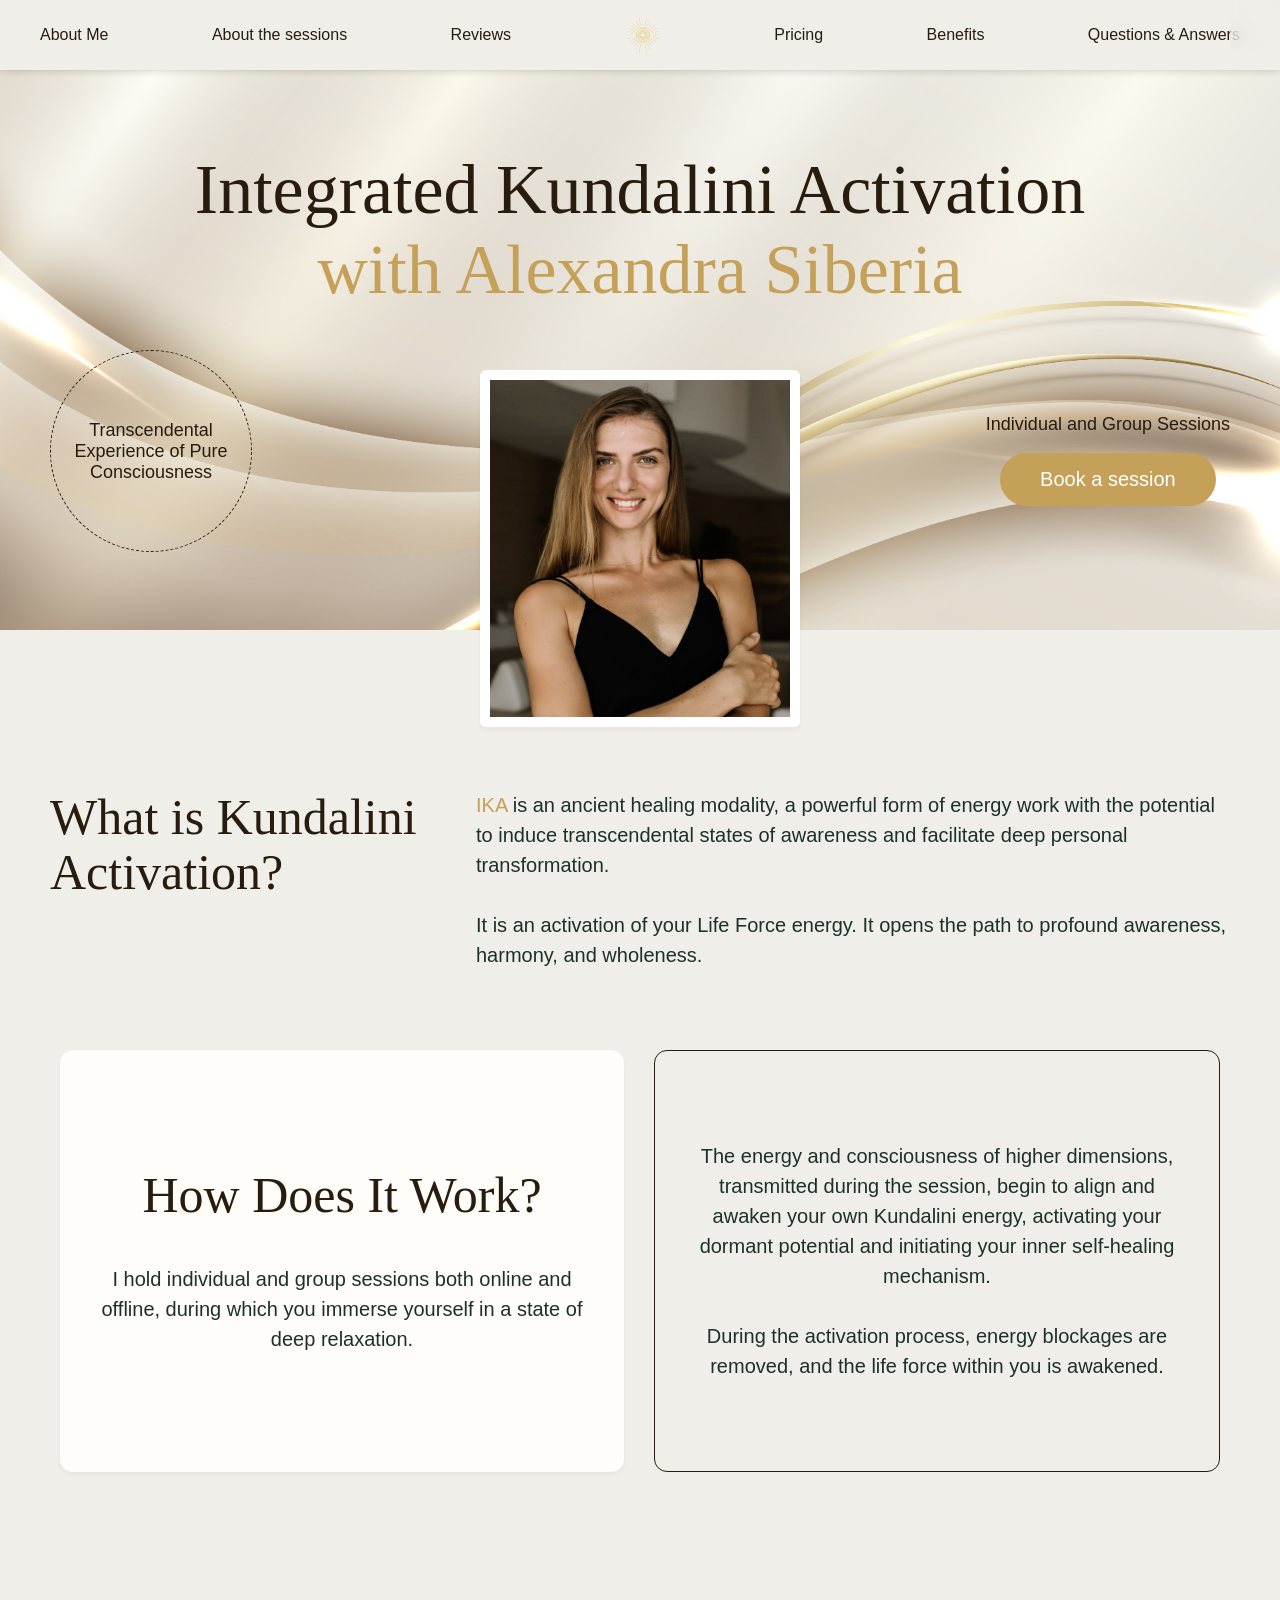
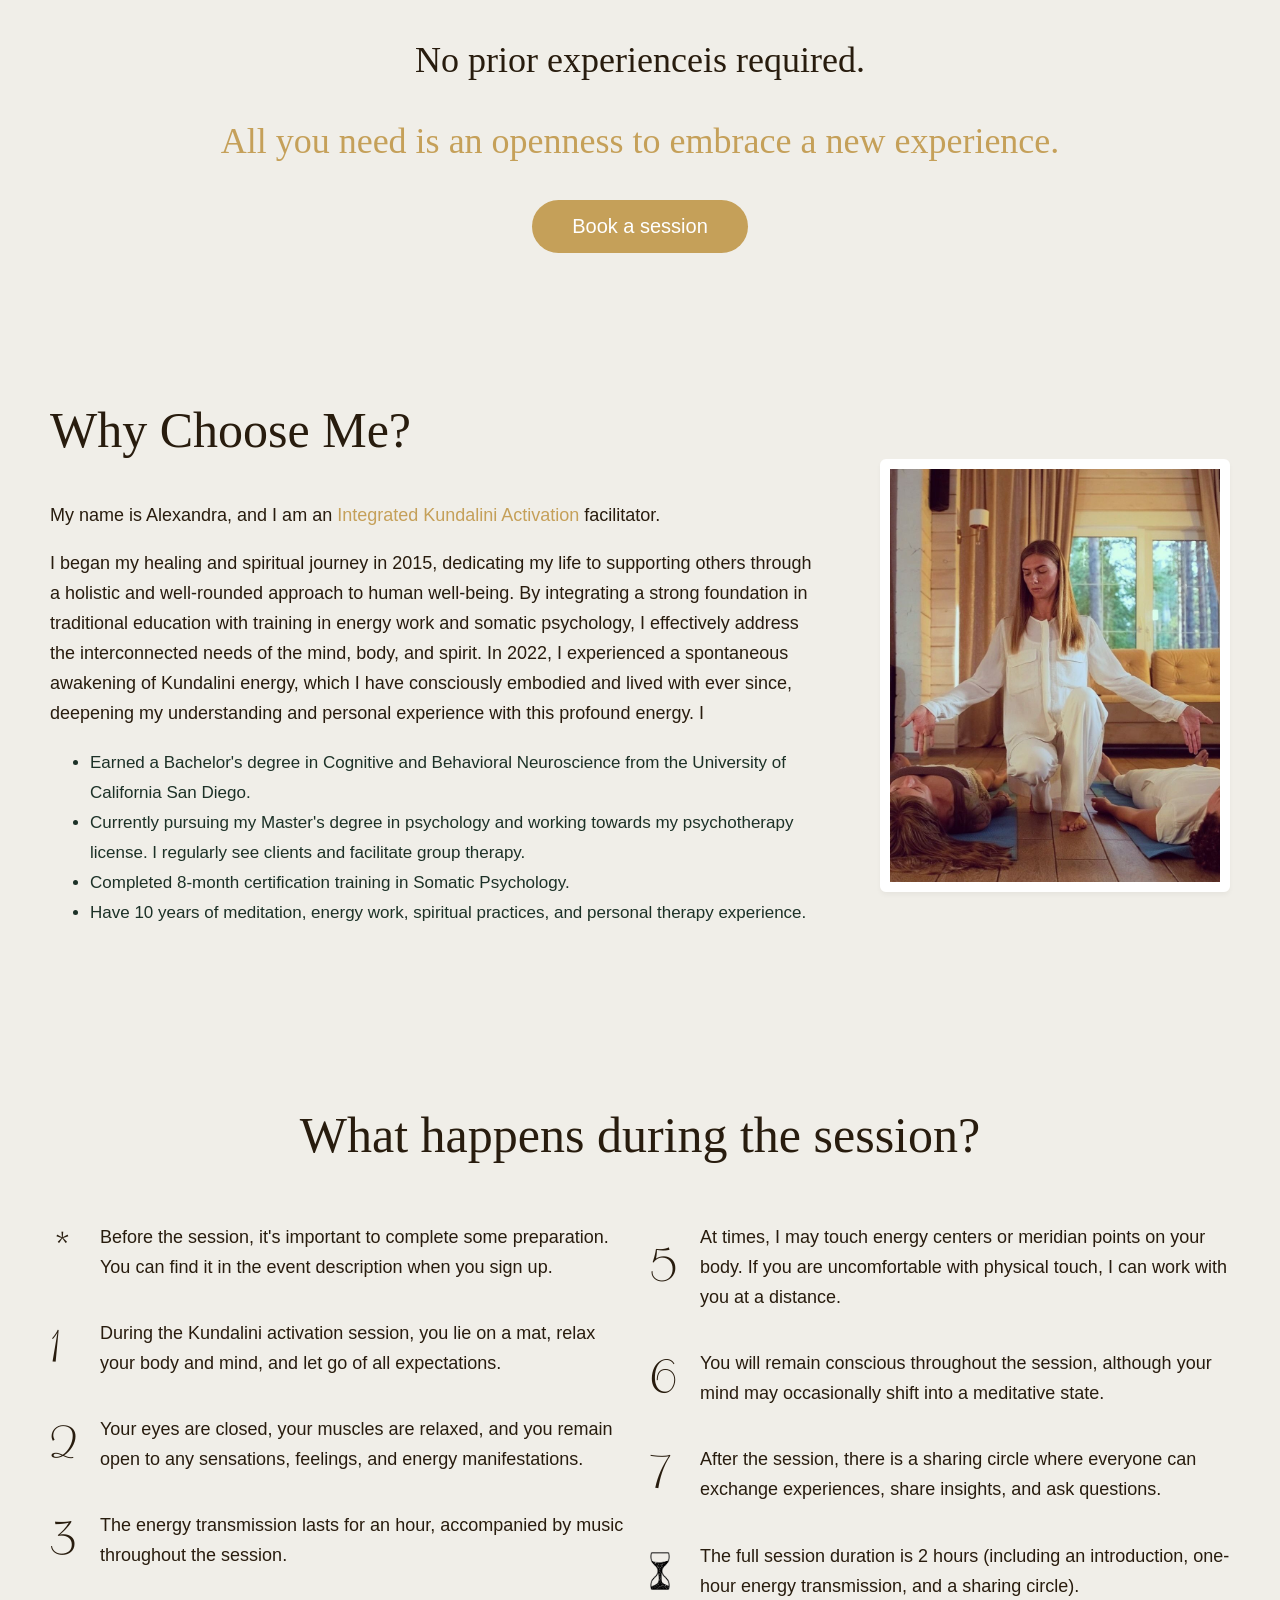
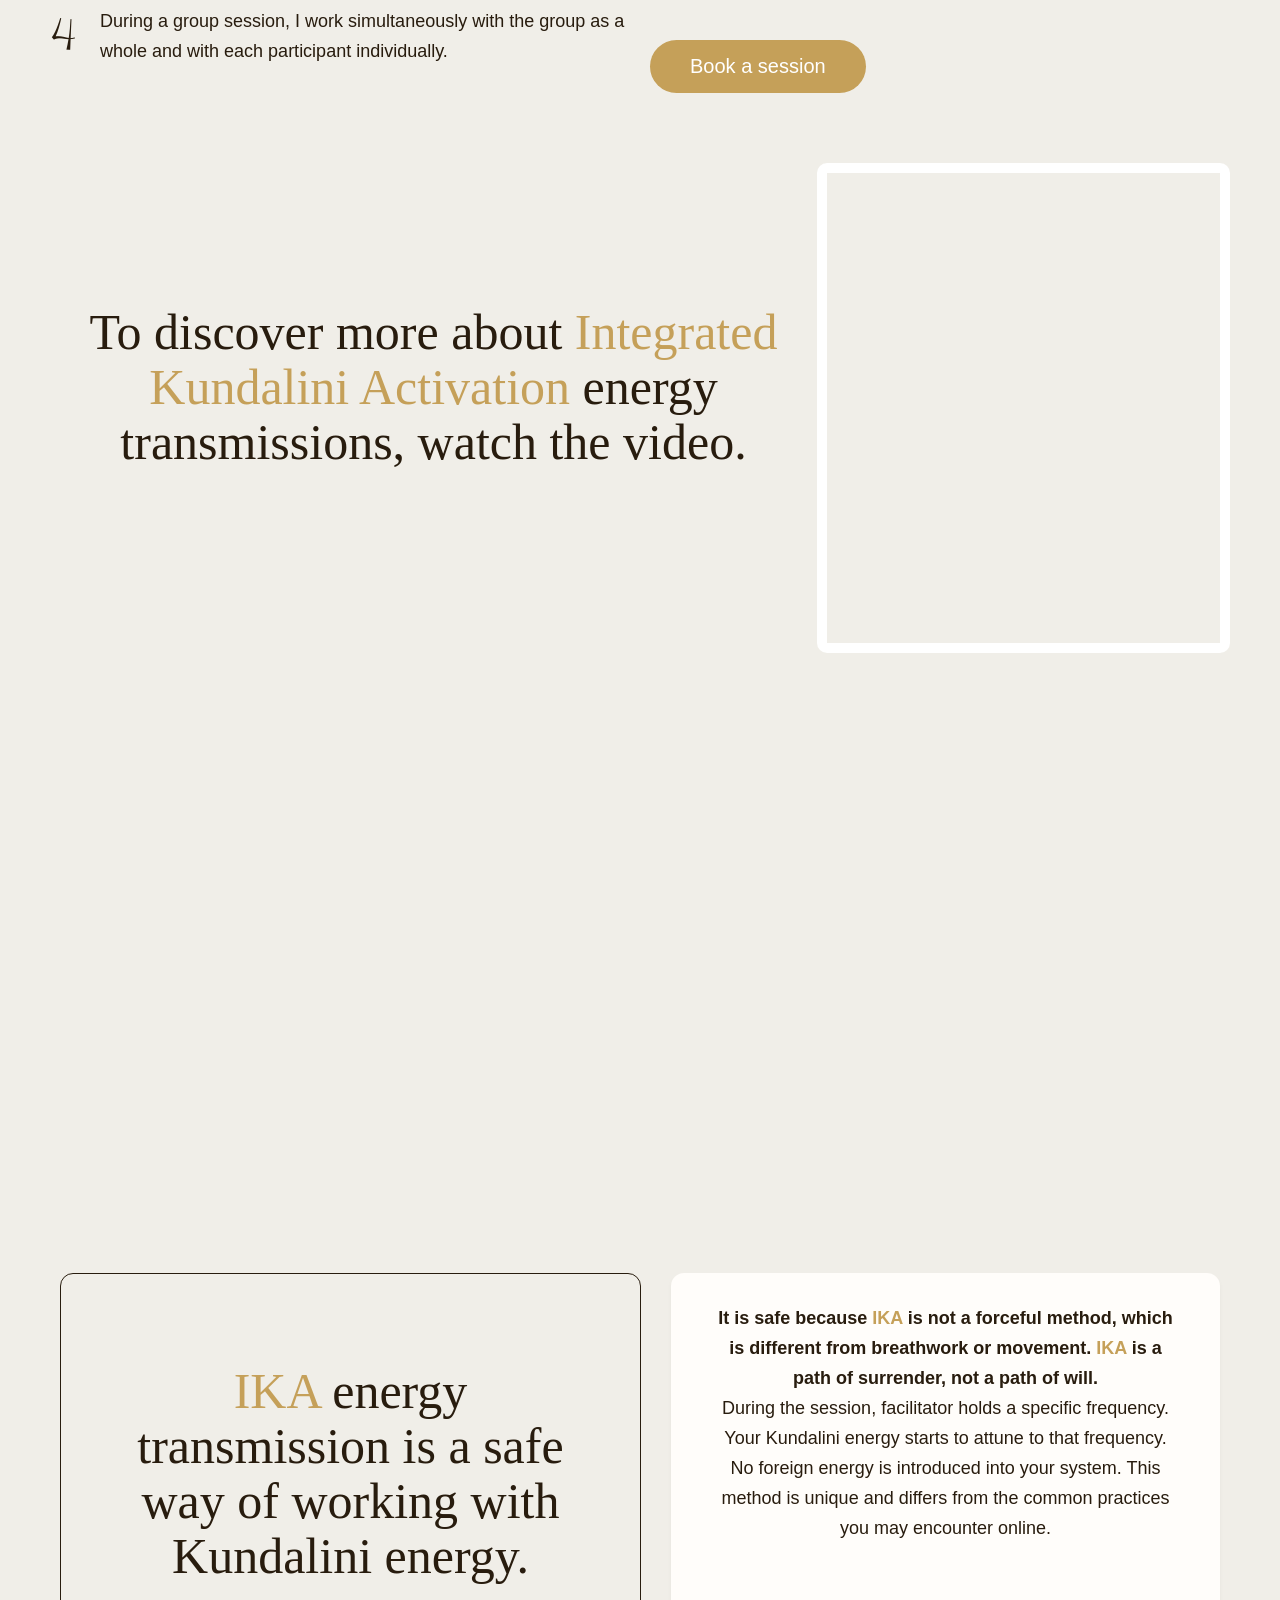
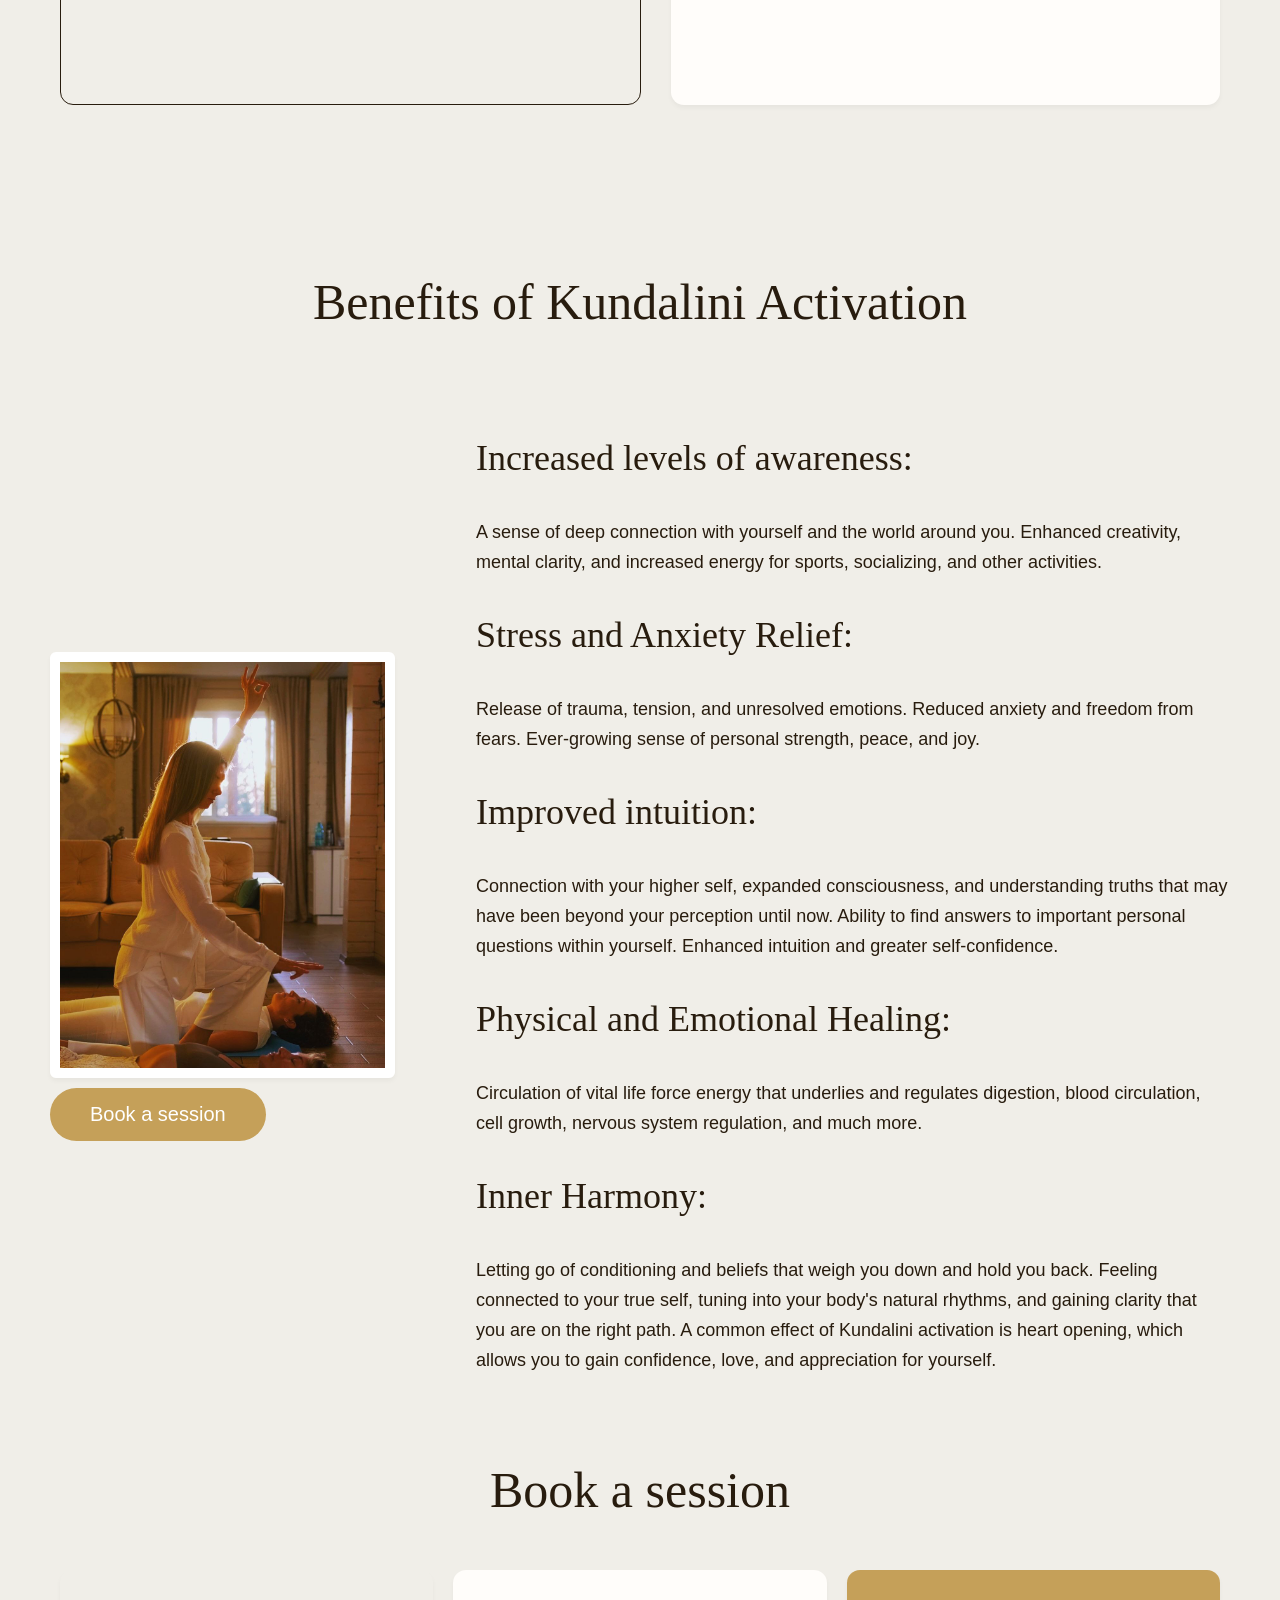
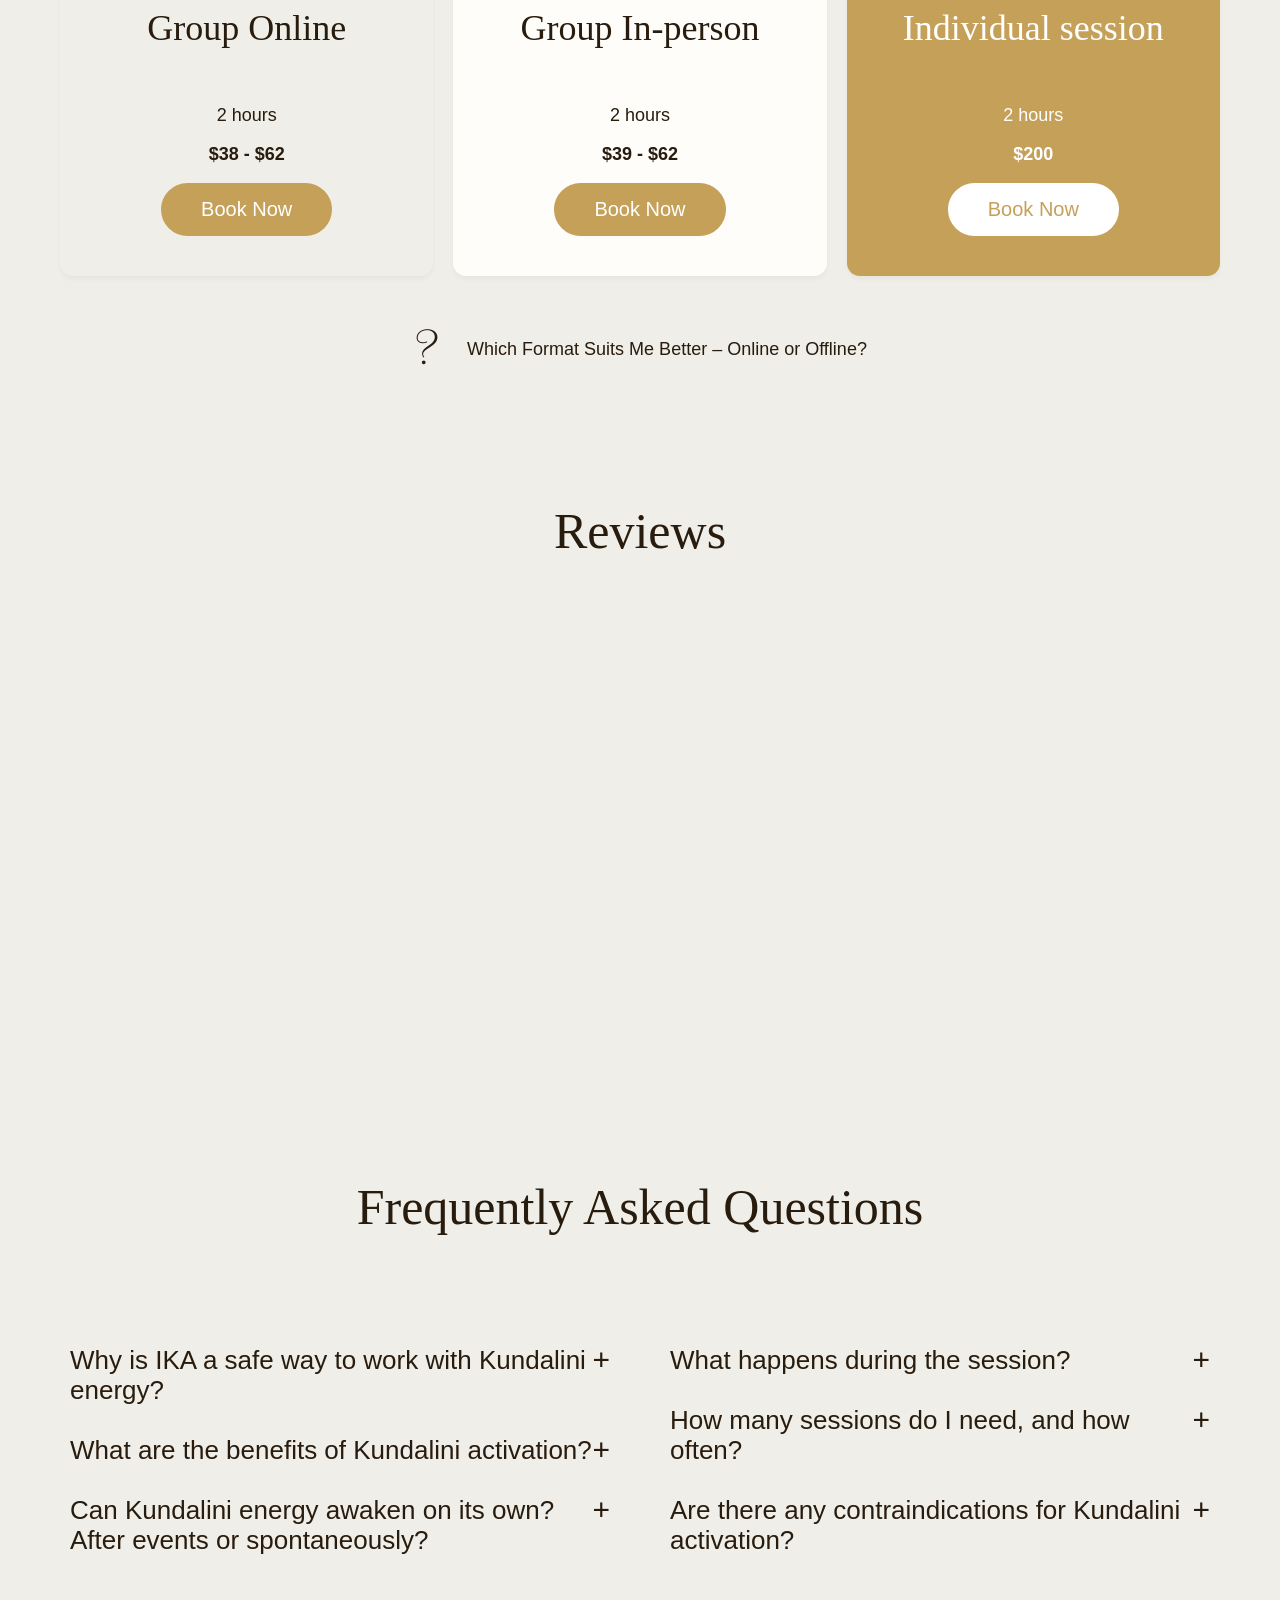
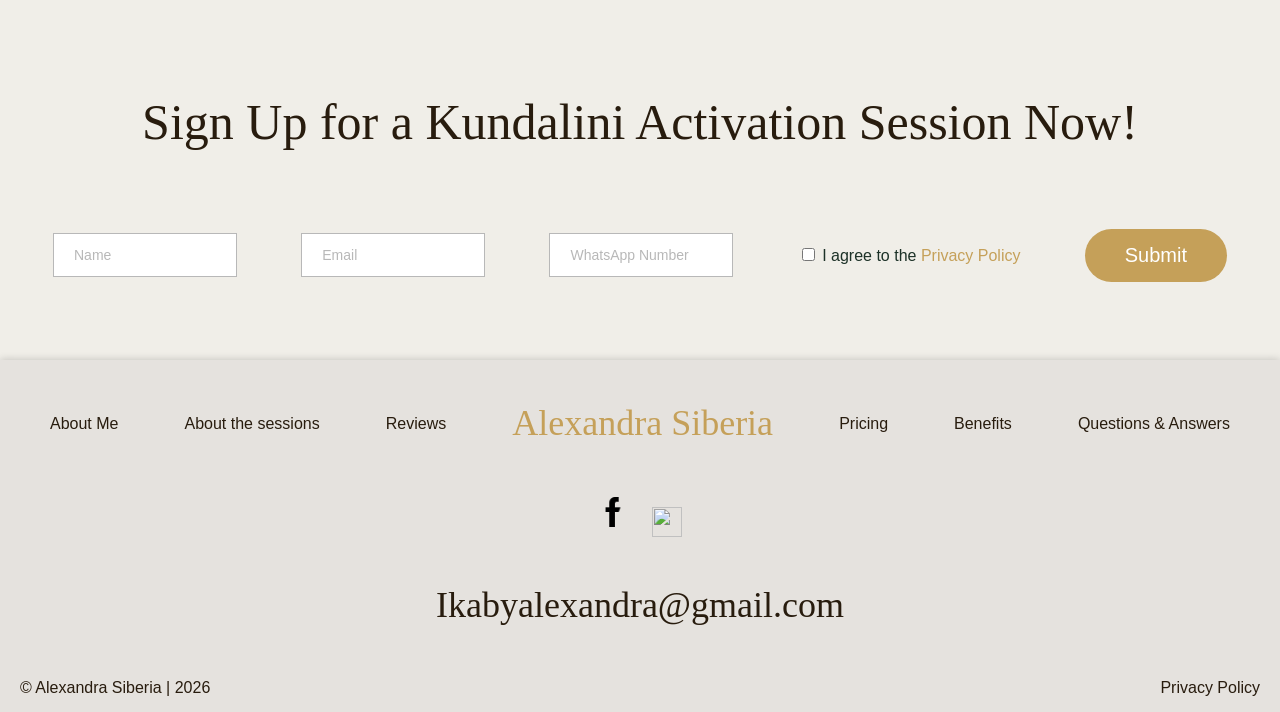
==== index.html @ bd7d71a6 "Initial commit" ====
<html loading="lazy">
  <head>
      <link rel="stylesheet" href="style.css">
      <!-- <link rel="stylesheet" href="https://cdnjs.cloudflare.com/ajax/libs/twitter-bootstrap/4.0.0-alpha.6/css/bootstrap.min.css"> -->
      <meta charset="utf-8">
      <title>Alexandra Siberia</title>
      <link rel="icon" href="./assets/Logo.svg">
      <meta name="viewport" content="width=device-width,minimum-scale=1,initial-scale=1">
      <meta name="description" content=""/>
      <meta name="keywords" content=""/>
      <link rel="icon" href="">
      <script src="https://cdnjs.cloudflare.com/ajax/libs/jquery/3.1.1/jquery.min.js"></script>
      <script>$(function() {
        $('input[type="tel"]').inputmask({ alias: "phone", "clearIncomplete": true });
      });</script>
      <script src="https://cdn.jsdelivr.net/gh/RobinHerbots/Inputmask@3.3.7/dist/inputmask/inputmask.js"></script>
      <script src="https://cdn.jsdelivr.net/gh/RobinHerbots/Inputmask@3.3.7/dist/inputmask/inputmask.extensions.js"></script>
      <script src="https://cdn.jsdelivr.net/gh/RobinHerbots/Inputmask@3.3.7/dist/inputmask/inputmask.numeric.extensions.js"></script>
      <script src="https://cdn.jsdelivr.net/gh/RobinHerbots/Inputmask@3.3.7/dist/inputmask/inputmask.date.extensions.js"></script>
      <script src="https://cdn.jsdelivr.net/gh/RobinHerbots/Inputmask@3.3.7/dist/inputmask/inputmask.phone.extensions.js"></script>
      <script src="https://cdn.jsdelivr.net/gh/RobinHerbots/Inputmask@3.3.7/dist/inputmask/jquery.inputmask.js"></script>
      <script src="https://cdn.jsdelivr.net/gh/RobinHerbots/Inputmask@3.3.7/dist/inputmask/phone-codes/phone.js"></script>
     </head>
    <body>

        <div class="topmenurow">
            <div class="flex-container-nav">
                <div>
                    <a href="#about-me">About Me</a>
                </div>
                <div>
                    <a href="#about-the-sessions">About the sessions</a>
                </div>
                <div>
                    <a href="#reviews">Reviews</a>
                </div>
                <div><a href=""><img style="width:auto;height: 100px;" src="./assets/Logo.svg"></a></div>
                <div>
                    <a href="#prices">Pricing</a>
                </div>
                <div>
                    <a href="#benefits">Benefits</a>
                </div>
                <div>
                    <a href="#qna">Questions & Answers</a>
                </div>
            <!-- <a id="nav1" href="#">Alexandra Siberia</a> -->
            <!-- <a id="nav2" href="#">Alexandra Siberia</a>
            <a id="nav3" href="#">Alexandra Siberia</a> -->
            </div>




            <div class="menu-bg"></div>
            <div class="menu-burger mobile">☰</div>
            <div class="menu-items">
                <div>
                    <a href="#about-me">About Me</a>
                </div>
                <div>
                    <a href="#about-the-sessions">About the sessions</a>
                </div>
                <div>
                    <a href="#reviews">Reviews</a>
                </div>
                <div></div>
                <div>
                    <a href="#prices">Pricing</a>
                </div>
                <div>
                    <a href="#benefits">Benefits</a>
                </div>
                <div>
                    <a href="#qna">Questions & Answers</a>
                </div>
            </div>




        </div>
            


        <!-- <div class="menu-wrap">
            <input type="checkbox" class="toggler">
            <div class="hamburger"><div></div></div>
            <div class="menu">
              <div>
                <div>
                  <ul>
                    <li><a href="#about-me">About Me</a></li>
                    <li><a href="#about-the-sessions">About the sessions</a></li>
                    <li><a href="#reviews">Reviews</a></li>
                    <li><a href="#prices">Pricing</a></li>
                    <li><a href="#benefits">Benefits</a></li>
                    <li><a href="#qna">Questions & Answers</a></li>
                  </ul>
                </div>
              </div>
            </div>
          </div>
        </div>   -->
  
          <!-- <header class="showcase">
            <div class="container111 showcase-inner">
              <h1>Welcome</h1>
              <p>Lorem ipsum dolor sit amet consectetur adipisicing elit. Voluptas maiores sint impedit delectus quam molestiae explicabo cum facere ratione veritatis.</p>
              <a href="#" class="btn">Read More</a>
            </div>
          </header> -->




        <div class="hero">
            <h1 class="hero_title">Integrated Kundalini Activation</h1>
            <h1 class="hero_title gold_color">with Alexandra Siberia</h1>
            <p class="mobile-button" style="text-align: center;">Transcendental Experience of Pure Consciousness</p>
            <!-- <p style="text-align: center;">Transcendental Experience of Pure Consciousness</p> -->
            <div class="flex-container">
                <div class="circle-with-text">
                    Transcendental Experience of Pure Consciousness
                  </div>
                  <div></div>
                  <div class="book"><p>Individual and Group Sessions</p>
                    <button><a href="#prices">Book a session</a></button>
                  </div>
              </div>

        </div>
        <img class="image" src="./assets/img1.jpg">
        <div class="divider"></div>
        <div class="book mobile-button1"><p>Individual and Group Sessions</p>
            <button><a href="#prices">Book a session</a></button>
          </div>


        <div class="container margin">
            <div class="column left"><h2>What is Kundalini Activation?</h2></div>
            <div class="column right">
                <span class="gold_color">IKA</span> is an ancient healing modality, a powerful form of energy work with the potential to induce transcendental states of awareness and facilitate deep personal transformation.
                <br><br>It is an activation of your Life Force energy. It opens the path to profound awareness, harmony, and wholeness.
            </div>
          </div>

          <div class="container margin">
            <div class="column1 left box">
                <h2>How Does It Work?</h2>
                I hold individual and group sessions both online and offline, during which you immerse yourself in a state of deep relaxation.
            </div>
            <div class="column1 right box1">
                The energy and consciousness of higher dimensions, transmitted during the session, begin to align and awaken your own Kundalini energy, activating your dormant potential and initiating your inner self-healing mechanism.
                <br><br>During the activation process, energy blockages are removed, 
                and the life force within you is awakened.
            </div>
          </div>

          <div class="content">
            <h3 style="color: rgb(40, 28, 14);">No prior experienceis required.</h3>
            <h3 class="gold_color">All you need is an openness to embrace a new experience.</h3>
            <button  id="about-me"><a href="#prices">Book a session</a></button>
          </div>

          <div class="container margin">
            <div class="column2 left">
                <h2>Why Choose Me?</h2>
                <p>My name is Alexandra, and I am an <span class="gold_color">Integrated Kundalini Activation</span> facilitator.</p>
                <p>I began my healing and spiritual journey in 2015, dedicating my life to supporting others through a holistic and well-rounded approach to human well-being. By integrating a strong foundation in traditional education with training in energy work and somatic psychology, I effectively address the interconnected needs of the mind, body, and spirit. In 2022, I experienced a spontaneous awakening of Kundalini energy, which I have consciously embodied and lived with ever since, deepening my understanding and personal experience with this profound energy. I</p>
                <ul>
                    <li>Earned a Bachelor's degree in Cognitive and Behavioral Neuroscience from the University of California San Diego.</li>
                    <li>Currently pursuing my Master's degree in psychology and working towards my psychotherapy license. I regularly see clients and facilitate group therapy.</li>
                    <li>Completed 8-month certification training in Somatic Psychology.</li>
                    <li>Have 10 years of meditation, energy work, spiritual practices, and personal therapy experience.</li>

                </ul>
            </div>
            <div class="column2 right" style="align-content: center;">
                <img class="image1" src="./assets/img2.jpg">
            </div>
          </div>

          <div class="divider" id="about-the-sessions"></div>
          <h2 class="center">What happens during the session?</h2>
          <div class="container margin1">
            <div class="column1 left" style="align-content: baseline;">
                <div class="list_icons"><p class="list_numbers">*</p>
                    <p>Before the session, it's important to complete some preparation. You can find it in the event description when you sign up.</p>
                </div>
                <div class="list_icons"><p class="list_numbers">1</p>
                    <p>During the Kundalini activation session, you lie on a mat, relax your body and mind, and let go of all expectations.</p>
                </div>
                <div class="list_icons"><p class="list_numbers">2</p>
                    <p>Your eyes are closed, your muscles are relaxed, and you remain open to any sensations, feelings, and energy manifestations.</p>
                </div>
                <div class="list_icons"><p class="list_numbers">3</p>
                    <p>The energy transmission lasts for an hour, accompanied by music throughout the session.</p>
                </div>
                <div class="list_icons"><p class="list_numbers">4</p>
                    <p>During a group session, I work simultaneously with the group as a whole and with each participant individually.</p>
                </div>
            </div>
            <div class="column1 right"  style="align-content: baseline;justify-items: center;">
                <div class="list_icons"><p class="list_numbers">5</p>
                    <p>
                        At times, I may touch energy centers or meridian points on your body. If you are uncomfortable with physical touch, I can work with you at a distance.
                    </div>
                <div class="list_icons"><p class="list_numbers">6</p>
                    <p>
                        You will remain conscious throughout the session, although your mind may occasionally shift into a meditative state.
                    </p>
                </div>
                <div class="list_icons"><p class="list_numbers">7</p>
                    <p>
                        After the session, there is a sharing circle where everyone can exchange experiences, share insights, and ask questions.
                    </p>
                </div>
                <div class="list_icons"><img class="list_numbers" src="./assets/time2.png">
                    <p>
                        The full session duration is 2 hours (including an introduction, one-hour energy transmission, and a sharing circle).
                    </p>
                </div>
                <button style="margin-top: 20px;text-align: center;"><a href="#prices">Book a session</a></button>
            </div>
          </div>

          <div class="container margin" id="about-me">
            <div class="column2 left" style="text-align: center">
                <h2>To discover more about <span class="gold_color">Integrated Kundalini Activation</span> energy transmissions, watch the video.</h2>
            </div>
            <div class="column2 right vid">
                <div class="image2">
                <iframe width="260" height="470"
                src="https://www.youtube.com/embed/<Shorts_video_code>"
                title="YouTube video player"
                frameborder="0"
                allow="accelerometer; autoplay; clipboard-write; encrypted-media; gyroscope; picture-in-picture; web-share"
                allowfullscreen></iframe></div>
            </div>
          </div>

          <!-- <div class="youtube_shorts">
            <div class="mobile1">
                <iframe width="315" height="560"
                src="https://www.youtube.com/embed/pL0jdRy7fHI"
                title="YouTube video player"
                frameborder="0"
                allow="accelerometer; autoplay; clipboard-write; encrypted-media; gyroscope; picture-in-picture; web-share"
                allowfullscreen></iframe>
            </div>
            <div class="mobile2">
                <iframe width="315" height="560"
                src="https://www.youtube.com/embed/ACfuzCbZ594"
                title="YouTube video player"
                frameborder="0"
                allow="accelerometer; autoplay; clipboard-write; encrypted-media; gyroscope; picture-in-picture; web-share"
                allowfullscreen></iframe>
            </div>

            <div class="mobile3">
                <iframe width="315" height="560"
                src="https://www.youtube.com/embed/PflLZk2YwDY"
                title="YouTube video player"
                frameborder="0"
                allow="accelerometer; autoplay; clipboard-write; encrypted-media; gyroscope; picture-in-picture; web-share"
                allowfullscreen></iframe>
            </div>

            <div class="mobile4">
                <iframe width="315" height="560"
                src="https://www.youtube.com/embed/uS4SZVDJD3w"
                title="YouTube video player"
                frameborder="0"
                allow="accelerometer; autoplay; clipboard-write; encrypted-media; gyroscope; picture-in-picture; web-share"
                allowfullscreen></iframe>
            </div>
        </div> -->

        <div class="youtube_shorts">
                <div class="carousel">
                    <div class="carousel-item">
                        <iframe width="260" height="470"
                        src="https://www.youtube.com/embed/pL0jdRy7fHI"
                        title="YouTube video player"
                        frameborder="0"
                        allow="accelerometer; autoplay; clipboard-write; encrypted-media; gyroscope; picture-in-picture; web-share"
                        allowfullscreen></iframe>
                    </div>
                    <div class="carousel-item">
                        <iframe width="260" height="470"
                        src="https://www.youtube.com/embed/ACfuzCbZ594"
                        title="YouTube video player"
                        frameborder="0"
                        allow="accelerometer; autoplay; clipboard-write; encrypted-media; gyroscope; picture-in-picture; web-share"
                        allowfullscreen></iframe>
                    </div>
                    <div class="carousel-item">
                        <iframe width="260" height="470"
                        src="https://www.youtube.com/embed/PflLZk2YwDY"
                        title="YouTube video player"
                        frameborder="0"
                        allow="accelerometer; autoplay; clipboard-write; encrypted-media; gyroscope; picture-in-picture; web-share"
                        allowfullscreen></iframe>                        
                    </div>
                    <div class="carousel-item">
                        <iframe width="260" height="470"
                        src="https://www.youtube.com/embed/uS4SZVDJD3w"
                        title="YouTube video player"
                        frameborder="0"
                        allow="accelerometer; autoplay; clipboard-write; encrypted-media; gyroscope; picture-in-picture; web-share"
                        allowfullscreen></iframe>                        
                    </div>
            
                </div>
            </div>  



        <div class="container margin">
            <div class="column1 left box1">
                <h2 class="margin2"><spna class="gold_color">IKA</spna> energy transmission is a safe way of working with Kundalini energy.</h2>
            </div>
            <div class="column1 right box2" style="align-items: center;">
                <p class="margin2"><b>It is safe because <span class="gold_color">IKA</span> is not a forceful method, which is different from breathwork or movement. <span class="gold_color">IKA</span> is a path of surrender, not a path of will.</b><br>
                During the session, facilitator holds a specific frequency. Your Kundalini energy starts to attune to that frequency. No foreign energy is introduced into your system. This method is unique and differs from the common practices you may encounter online.</p>
            </div>
          </div>


        <div class="divider" id="benefits"></div>
        <h2 class="center">Benefits of Kundalini Activation</h2>
        <div class="container margin text_center">
            <div class="column left" style="align-content: center;">
                <img class="image1" src="./assets/img3.jpg">
                <button style="margin-top: 10px;"><a href="#prices">Book a session</a></button>
            </div>
            <div class="column right">
                <h3>Increased levels of awareness:</h3>
                <p>A sense of deep connection with yourself and the world around you. Enhanced creativity, mental clarity, and increased energy for sports, socializing, and other activities.</p>
                <h3>Stress and Anxiety Relief:</h3>
                <p>Release of trauma, tension, and unresolved emotions. Reduced anxiety and freedom from fears. Ever-growing sense of personal strength, peace, and joy.</p>
                <h3>Improved intuition:</h3>
                <p>Connection with your higher self, expanded consciousness, and understanding truths that may have been beyond your perception until now. Ability to find answers to important personal questions within yourself. Enhanced intuition and greater self-confidence.</p>
                <h3>Physical and Emotional Healing:</h3>
                <p>Circulation of vital life force energy that underlies and regulates digestion, blood circulation, cell growth, nervous system regulation, and much more.</p>
                <h3>Inner Harmony:</h3>
                <p id="prices">Letting go of conditioning and beliefs that weigh you down and hold you back. Feeling connected to your true self, tuning into your body's natural rhythms, and gaining clarity that you are on the right path. A common effect of Kundalini activation is heart opening, which allows you to gain confidence, love, and appreciation for yourself.</p>

            </div>
          </div>

          <h2 class="center">Book a session</h2>
          <div class="container" style="margin: 0 50px">
            <div style="background: url(./assets/bg1.jpg);background-size: auto 100%; background-position: left;" class="column3 left box2">
                <h3>Group Online</h3>
                <div style="margin-top:auto">
                    <p>2 hours</p><p><b>$38 - $62</b></p><button><a href="https://IKAONLINE.eventbrite.com">Book Now</a></button>
                </div>
            </div>
            <div class="column3 center box2">
                <h3>Group In-person</h3>
                <div style="margin-top:auto">
                    <p>2 hours</p><p><b>$39 - $62</b></p><button><a href="https://IKA.eventbrite.com">Book Now</a></button>
                </div>
            </div>
            <div style="background-color: #c5a059;" class="column3 right box2">
                <h3 style="margin-bottom: 15px;color:white">Individual session</h3>
                <div style="margin-top:auto">
                    <p style="color:white">2 hours</p><p style="color:white"><b>$200</b></p><button class="gold_color" style="background-color: white;" id="btnOpenForm">Book Now</button>
                </div>
            </div>
          </div>

          <div class="nav1 tooltip center">
            <p class="list_numbers">?</p>
            <p>Which Format Suits Me Better – Online or Offline?</p>
            <span class="tooltiptext">It’s all individual. Some people find in-person participation more suitable. Others prefer online sessions as it feels more comfortable to dive deep in the comfort of their home.
            </span>

        </div>

          <!-- <div class="divider"></div>
          <div class="youtube_shorts">
            <div class="mobile1">
                <iframe width="300" height="540"
                src="https://www.youtube.com/embed/ShmkDtu0rRM"
                title="YouTube video player"
                frameborder="0"
                allow="accelerometer; autoplay; clipboard-write; encrypted-media; gyroscope; picture-in-picture; web-share"
                allowfullscreen></iframe>
            </div>
            <div class="mobile2">
                <iframe width="300" height="540"
                src="https://www.youtube.com/embed/5SmSASCidII"
                title="YouTube video player"
                frameborder="0"
                allow="accelerometer; autoplay; clipboard-write; encrypted-media; gyroscope; picture-in-picture; web-share"
                allowfullscreen></iframe>
            </div>

            <div class="mobile3">
                <iframe width="300" height="540"
                src="https://www.youtube.com/embed/J5sJ5HtXcFc"
                title="YouTube video player"
                frameborder="0"
                allow="accelerometer; autoplay; clipboard-write; encrypted-media; gyroscope; picture-in-picture; web-share"
                allowfullscreen></iframe>
            </div>
        </div> -->


        <div class="divider" id="reviews"></div>
        <h2 class="center">Reviews</h2>

        <div class="youtube_shorts">
            <div class="carousel">
                <div class="carousel-item">
                    <iframe width="260" height="470"
                    src="https://www.youtube.com/embed/ShmkDtu0rRM"
                    title="YouTube video player"
                    frameborder="0"
                    allow="accelerometer; autoplay; clipboard-write; encrypted-media; gyroscope; picture-in-picture; web-share"
                    allowfullscreen></iframe>
                </div>
                <div class="carousel-item">
                    <iframe width="260" height="470"
                    src="https://www.youtube.com/embed/5SmSASCidII"
                    title="YouTube video player"
                    frameborder="0"
                    allow="accelerometer; autoplay; clipboard-write; encrypted-media; gyroscope; picture-in-picture; web-share"
                    allowfullscreen></iframe>
                </div>
                <div class="carousel-item">
                    <iframe width="260" height="470"
                    src="https://www.youtube.com/embed/J5sJ5HtXcFc"
                    title="YouTube video player"
                    frameborder="0"
                    allow="accelerometer; autoplay; clipboard-write; encrypted-media; gyroscope; picture-in-picture; web-share"
                    allowfullscreen></iframe>                        
                </div>
        
            </div>
        </div>  



          <div class="divider" id="qna"></div>
          <h2 class="center">Frequently Asked Questions</h2>
          <div class="container margin">
              <div class="column1 left padding_20" style="align-content: baseline">
                <div class="accordion">
                    <dl>
                      <dt>
                        <a href="#accordion1" aria-expanded="false" aria-controls="accordion1" class="accordion-title accordionTitle js-accordionTrigger">
                            Why is IKA a safe way to work with Kundalini energy?
                        </a>
                      </dt>
                      <dd class="accordion-content accordionItem is-collapsed" id="accordion1" aria-hidden="true">
                        <p>
                            IKA is a non-forceful method of working with Kundalini energy.  It’s a path of surrender. There is no excessive force applied to the individual, manipulating or accelerating the process. The facilitator and participants fully surrender to the ever-knowing energy of the Source. This energy knows exactly what you need. It’s beyond the limitations of the human mind. It’s unconditional love flowing through your body. The process might be intense for some, but it means you are ready for it. If the person is not ready, the process will pass unnoticed - they might even say, "I didn’t feel anything."
                        </p>
                    </dd>
                      <div class="border_divider"></div>

                      <dt>
                        <a href="#accordion2" aria-expanded="false" aria-controls="accordion2" class="accordion-title accordionTitle js-accordionTrigger">
                            What are the benefits of Kundalini activation?
                        </a>
                      </dt>
                      <dd class="accordion-content accordionItem is-collapsed" id="accordion2" aria-hidden="true">
                        <p>
                            Release of old traumas and energy blocks. A sense of harmony and inner peace. An increased sense of love for all people. Clarity that helps you recognize situations that no longer serve you (relationships, career paths). Motivation and energy to follow your own unique path.
                        </p>
                      </dd>
                      <div class="border_divider"></div>
                      <dt>
                        <a href="#accordion1" aria-expanded="false" aria-controls="accordion1" class="accordion-title accordionTitle js-accordionTrigger">
                            Can Kundalini energy awaken on its own? After events or spontaneously?
                        </a>
                      </dt>
                      <dd class="accordion-content accordionItem is-collapsed" id="accordion1" aria-hidden="true">
                        <p>
                            Yes, it’s a life force energy. Kundalini awakening is a natural human process. Many things can foster Kundalini awakening, for example, complete devotion to a deity, sex, or traumatic events. It can also happen spontaneously.
                        </p>
                    </dd>
                      <div class="border_divider"></div>

                    </dl>
                  </div>
                      </div>
              <div class="column1 right padding_20"  style="align-content: baseline">
                <div class="accordion">
                    <dl>
                      <dt>
                        <a href="#accordion2" aria-expanded="false" aria-controls="accordion2" class="accordion-title accordionTitle js-accordionTrigger">
                            What happens during the session?
                        </a>
                      </dt>
                      <dd class="accordion-content accordionItem is-collapsed" id="accordion2" aria-hidden="true">
                        <p>
                            We will begin with an introduction to the practice, then proceed to meditation and 1-hour energy transmission. During the session, you lie on a yoga mat with your eyes closed. The facilitator will hold a high frequency to which your own Kundalini energy will begin to attune. There’s nothing for you to do but to FEEL and experience your energy. The facilitator may use physical touch to specific energy points or chakras. We will close with a community circle and some aftercare recommendations.
                        </p>
                      </dd>
                      <div class="border_divider"></div>

                      <dt>
                        <a href="#accordion3" aria-expanded="false" aria-controls="accordion3" class="accordion-title accordionTitle js-accordionTrigger">
                            How many sessions do I need, and how often?
                        </a>
                      </dt>
                      <dd class="accordion-content accordionItem is-collapsed" id="accordion3" aria-hidden="true">
                        <p>
                            Each person’s process during Kundalini activation is unique. The experience varies from person to person and from session to session. In each session more energy is activated. The number and frequency of sessions depend entirely on your own preferences and needs.
                         </p>

                    </dd>
                    <div class="border_divider"></div>

                    <dt>
                        <a href="#accordion3" aria-expanded="false" aria-controls="accordion3" class="accordion-title accordionTitle js-accordionTrigger">
                            Are there any contraindications for Kundalini activation?
                        </a>
                      </dt>
                      <dd class="accordion-content accordionItem is-collapsed" id="accordion3" aria-hidden="true">
                        <p><ul>
                            <li>IKA is not recommended and is not safe for those prone to mania, delusion, or psychosis.</li>
                            <li>IKA is not recommended and is not safe for people with epilepsy.</li>
                            <li>IKA is not recommended for pregnant and post-natal women to avoid any risks due to the possible intensity of the practice.</li>
                            <li>If you are post-surgical, you affirm that you have your physician's approval to participate.</li>
                            <li>Age under 18 years old</li>
                        </ul>
                            Please inform the facilitator of any medical conditions or physical limitations before class.
                         </p>

                    </dd>
                    <div class="border_divider"></div>

                    </dl>
                  </div>
              </div>
            </div>
  

            <h2 class="center">Sign Up for a Kundalini Activation Session Now!</h2>
            <div class="container margin text_center">
                <div class="flex-container-nav" style="width: 100%;padding: 3px;">
                    <div class="form-group">
                        <input type="text" name="name" class="form-control" placeholder="Name" required="required"/>
                      </div>
                      <div class="form-group">
                        <input class="form-control" name="email" type="email" placeholder="Email" required="required"/>
                      </div>
                      <div class="form-group">
                        <input class="form-control" name="phone" type="tel" placeholder="WhatsApp Number" required="required">
                      </div>
                      <div class="form-group">
                      <input type="checkbox" id="privacy" name="privacy" required="required">
                        <label for="privacy">I agree to the <a class="gold_color" href="privacypolicy.html">Privacy Policy</a></label></div>
                      <button>Submit</button>
                </div>
            </div>




            <div class="footermenurow">
                <div class="flex-container-footer">
                    <div>
                        <a href="#about-me">About Me</a>
                    </div>
                    <div>
                        <a href="#about-the-sessions">About the sessions</a>
                    </div>
                    <div>
                        <a href="#reviews">Reviews</a>
                    </div>
                    <div><h3 style="color:#c5a059;line-height: 35px;">Alexandra Siberia</h3></div>
                    <div>
                        <a href="#prices">Pricing</a>
                    </div>
                    <div>
                        <a href="#benefits">Benefits</a>
                    </div>
                    <div>
                        <a href="#qna">Questions & Answers</a>
                    </div>
                    </div>

                    <div class="flex-container-footer-mobile">
                        <div><h3 style="color:#c5a059;line-height: 35px;padding-top: 30px;">Alexandra Siberia</h3></div>

                        <div>
                            <a href="#about-me">About Me</a>
                        </div>
                        <div>
                            <a href="#about-the-sessions">About the sessions</a>
                        </div>
                        <div>
                            <a href="#reviews">Reviews</a>
                        </div>
                        <div>
                            <a href="#prices">Pricing</a>
                        </div>
                        <div>
                            <a href="#benefits">Benefits</a>
                        </div>
                        <div>
                            <a href="#qna">Questions & Answers</a>
                        </div>
                        </div>
    


                    <a target="_blank" itemprop="url" href="https://www.facebook.com/Q000777"><img src="./assets/facebook.png" class="image_footer" style="width:30px;margin:10px"></a>
                    <a target="_blank" itemprop="url" href="https://www.instagram.com/kundalini_serpent/"><img src="./assets/instagram.png" class="image_footer" style="width:30px;margin:10px"></a>
                    <h3 class="font_email">Ikabyalexandra@gmail.com</h3>
                    <!-- <div style="text-align: center;font-size:16px; padding-bottom: 20px;">
                      <p style="font-size:16px">&copy; Alexandra Siberia | <script>document.write(new Date().getFullYear())</script></p>
                    </div> -->
                    <!-- <div style="display: inline-block;"><p style="left:0">1</p><p style="text-align:right">2</p></div> -->

                    <div class="nav">
                        <p style="font-size:16px;margin:0">&copy; Alexandra Siberia | <script>document.write(new Date().getFullYear())</script></p>
                        <a href="">Privacy Policy</a>
                    </div>

                </div>








<div class="form-popup-bg">
  <div class="form-container" style="text-align: center;">
    <button id="btnCloseForm" class="close-button">X</button>
    <h1>Book a session</h1>
    <p>Please type your name and phone number.</p>
    <form id="contactForm">
      <div class="form-group">
        <input type="text" name="name" class="form-control" placeholder="Name" required="required"/>
      </div>
      <div class="form-group">
        <input class="form-control" name="email" type="email" placeholder="Email" required="required"/>
      </div>
      <div class="form-group">
        <input class="form-control" name="phone" type="tel" placeholder="WhatsApp Number" required="required">
      </div>
      <div class="form-group">
        <textarea class="form-control" disabled>I would like to learn more information and book an individual session.</textarea>
      </div>
      <div class="form-group"><br>
      <input type="checkbox" id="privacy" name="privacy" required="required">
        <label for="privacy">I agree to the <a class="gold_color" href="privacypolicy.html">Privacy Policy</a></label></div><br><br>
      <button>Submit</button>
    </form>
  </div>
</div>

<script src="./script.js"></script>
<script>
    document.getElementById("contactForm").addEventListener("submit", async function (event) {
        event.preventDefault();
        let formData = new FormData(this);

        let response = await fetch("api/contact.php", {
            method: "POST",
            body: formData
        });

        let result = await response.json();
        document.getElementById("response").innerText = result.message;
    });
</script>
</body>
</html>
---- style.css ----
@font-face {
    font-family: 'OpenSans';
    src: url('./assets/fonts/OpenSans-Regular.ttf');
  }
  @font-face {
    font-family: 'Quicksand';
    src: url('./assets/fonts/Quicksand-VariableFont_wght.ttf');
  }
  
  @font-face {
    font-family: 'ButerflyKids';
    src: url('./assets/fonts/ButterflyKids-Regular.ttf');
  }
  @font-face {
    font-family: 'Dekko';
    src: url('./assets/fonts/Dekko-Regular.ttf');
  }
  @font-face {
    font-family: 'Clicker';
    src: url('./assets/fonts/ClickerScript-Regular.ttf');
  }

  html {
    scroll-behavior: smooth;
  }
  
  body {
      margin:0;
      font-family: 'OpenSans', Arial, sans-serif;
      color: #1c3127;
      /* background:rgb(252,243,229); */
      /* background:rgb(229,226,222); */
      background:rgb(240,238,232);

    }
.center {
    text-align: center;
    padding: 0 50px;
}
.topmenurow {
    /* background:rgb(252,243,229); */
    /* background:rgb(229,226,222); */
    background:rgb(240,238,232);
    position:fixed;
    width:100%;
    z-index:200;
    top:0;
    height: 70px;
    text-align: center;
    /* padding: 14px 0 0 0; */
    box-shadow: 0 0px 0px 0 rgba(0, 0, 0, .20), 0 0px 0px -1px rgba(0, 0, 0, .20), 0 0px 8px 0 rgba(0, 0, 0, .20)
  }
  .footermenurow {
    /* background:rgb(252,243,229); */
    background:rgb(229,226,222);
    text-align: center;
    /* padding: 14px 0 0 0; */
    box-shadow: 0 0px 0px 0 rgba(0, 0, 0, .20), 0 0px 0px -1px rgba(0, 0, 0, .20), 0 0px 8px 0 rgba(0, 0, 0, .20)
  }

  a{
    text-decoration: none;
    color: rgb(40, 28, 14);
    cursor: pointer;
  }
  a:hover{
    text-decoration: none;
    /* color: green; */
  }

.hero {
    height: 400px;
    background: url(./assets/bg.jpg);
    background-size: 100% auto;
    background-repeat: no-repeat;
    background-position:top;
    margin-top:70px;
    padding: 80px 50px 80px 50px;
    /* color: rgb(252,243,229); */
}
.hero_title {
    text-align: center;
    font-size: 70px;
    color: rgb(40, 28, 14);
    font-weight: 400;
    /* padding: 0 50px; */
}
@media (max-width: 1085px) {
    .hero_title {
        font-size: 56px;
    }

}
@media (max-width: 839px) {
    .hero_title {
        font-size: 46px;
    }
    .hero {
        background-size: auto 100%;
    }

    
}
@media (max-width: 533px) {
    .hero_title {
        font-size: 34px;
    }
}
    p {
    font-size: 18px;
    color: rgb(40, 28, 14);

}
h1 {
    margin: 0 !important;
    font-weight: 500;
    font-family: 'Georgia', serif;
    
}
h2 {
    margin-top: 0 !important;
    font-family: 'Georgia', serif;
    font-size: 50px;
    font-weight: 400;
    color: rgb(40, 28, 14);
    line-height: 55px;

}
h3 {
    font-family: 'Georgia', serif;
    font-size: 36px;
    font-weight: 400;
    color: rgb(40, 28, 14);
    line-height: 45px;

}
.image {
    width:300px;
    height: auto;
    z-index: 100;
    border: 10px white solid;
    border-radius: 6px;
    position: absolute;
    top:370px;
    left: 50%;
    transform: translate(-50%, 0);
    box-shadow: rgba(0, 0, 0, 0.04) 0px 3px 5px;
}
.image1 {
    width:80%;
    height: auto;
    border: 10px white solid;
    border-radius: 6px;
    box-shadow: rgba(0, 0, 0, 0.04) 0px 3px 5px;
    /* margin: 10px; */
}
.image2 {
    height: auto;
    border: 10px white solid;
    border-radius: 10px;
    /* margin: 10px; */
}
.flex-container {
    display: flex;
    justify-content: space-between;
    margin: 40px 0 0 0;
    width: 100%;
  }

  .flex-container-nav {
    display: flex;
    justify-content: space-between;
    height: 100%;
    align-items: center;
    padding: 0 40px;
  }
  .flex-container-footer {
    display: flex;
    justify-content: space-between;
    padding: 0 40px;
    align-items: center;
  }
  .flex-container-footer div {
    padding: 10px;
  }

  .flex-container > div {
    /* width: 200px;
    height: 200px; */
    text-align: center;
  }

  .circle-with-text {
    justify-content: center;
    align-items: center;
    border-radius: 100%;
    border: 1px rgb(40, 28, 14) dashed;
    text-align: center;
    font-size: 18px;
    display: flex;
    width: 200px;
    height: 200px;
    color: rgb(40, 28, 14);
  }
.book {
    align-content: center;
    color: rgb(40, 28, 14);

}
button {
    color: #ffffff;
    border-radius: 50px 50px 50px 50px;
    background-color: #c5a059;
    border: 0;
    padding:15px 40px;
    font-size: 20px;
    cursor: pointer;
}
button a{
    color: #ffffff;
    font-family: 'OpenSans', Arial, sans-serif;

}
.divider {
    height: 90px;
}
.container {
    display: flex;
  }
  .margin {
    margin: 70px 50px;
  }
  .margin1 {
    margin: 0 50px 70px 50px;
  }
.margin2 {
 margin: 30px;
}
  li {
    font-size: 17px !important;
    /* list-style: url("./assets/instagram.png") inside */
  }
  .column.left {
    width: 35%;
  }
  
  .column.right {
    width: 65%;
    flex: 0 65%;
    font-size: 20px;
    margin-left: 20px;
    line-height: 30px;
  }

  .column1.left {
    width: 50%;
    align-content: center;
    font-size: 20px;
    line-height: 30px;

  }
  
  .column1.right {
    width: 50%;
    align-content: center;
    font-size: 20px;
    line-height: 30px;
    margin-left: 20px;
  }

  .column2.left {
    width: 65%;
    align-content: center;
    font-size: 20px;
    line-height: 30px;
  }
  
  .column2.right {
    width: 35%;
    text-align: end;
  }

  .column3.center {
    width: 30%;
  }
  .column3.left {
    width: 30%;
  }
  
  .column3.right {
    width: 30%;
  }

  .box {
    margin: 10px;
    background-color: rgb(255, 253, 250);
    border-radius: 13px;
    padding: 90px 30px;
    text-align: center;
    box-shadow: rgba(0, 0, 0, 0.04) 0px 3px 5px;
  }
  .box1 {
    margin: 10px;
    border-radius: 13px;
    border: 1px solid rgb(40, 28, 14);
    padding: 90px 30px;
    text-align: center;

  }
  .box2 {
    background-color: rgb(255, 253, 250);
    border-radius: 13px;
    text-align: center;
    margin: 10px;
    padding: 0 15px 40px 15px;
    display: flex;
    flex-direction: column;
    box-shadow: rgba(0, 0, 0, 0.04) 0px 3px 5px;
  }

  .content {
    padding: 50px 180px 80px 180px;
    text-align: center;
}
.vid {
    justify-items: end;
}
.text_left_center {
    text-align: center;
}
.padding_20 {
    padding: 20px;
}
.list_icons {
    display: flex;
    flex-direction: row;
    align-items: center;
}
.list_numbers {
    font-family:'Clicker', Arial, serif;
    font-size: 52px;
    min-width: 20px;
    
}
p.list_numbers {
    margin: 30px 30px 30px 0 !important;
}
img.list_numbers {
    margin: 30px 30px 30px 0 !important;
    width: 30px;
}
  @media (max-width:820px) {
    h2 {
        text-align: center;
        font-size: 40px;
    }
    h3 {
        font-size: 30px;
    }
    .container {
        display: block;
      }
    .column.left {
        width: 100%;
    }
    .column.right {
        width: 100%;
        margin-left: 0;

    }
    .column1.left {
      width: 90%;
      padding: 5%;
  }
    .column1.right {
        width: 90%;
        margin-left: 0;
        padding: 5%;
    }
    .box {
        margin: 0;
        padding: 90px 0px;
    }
    .box1 {
        margin: 0;
        padding: 90px 0px;
        margin-top: 20px;
    }
    .box2 {
        padding: 20px 0px;
    }
    .column2.left {
        width: 100%;
      }
      
      .column2.right {
        width: 90%;
        padding: 5%;
          text-align: center;
      }
    
      .column3.center {
        width: 90%;
        padding: 5%;
          margin-top: 20px;
      }
      .column3.left {
        width: 90%;
        padding: 5%;
        }
      
      .column3.right {
        width: 100%;
        padding: 20px 0px;
        margin-top: 20px;
      }
      .vid {
        justify-items: center;
    }
    .text_center {
        text-align: center;
    }
    .text_left_center {
        text-align: left;
    }
    .padding_20 {
        padding: 0;
    }

}

@media (max-width:703px){
.content {
    padding: 50px 90px 80px 90px;
}
}

@media (max-width:565px){
    h3 {
        font-size: 32px;
    }
    .content {
        padding: 50px 40px 80px 40px;
    }
    }

.youtube_shorts {
    margin: 20px;
    display: flex;
    flex-direction: row;
    justify-content:space-around;
}

.mobile1 {
    display:block
}
.mobile2 {
    display:block
}
.mobile3 {
    display:block
}
@media (max-width:1040px) {
    .mobile3 {
        display:none
    }
}
@media (max-width:750px) {
    .mobile2 {
        display:none
    }
}


.nav {
    display: flex;
    flex-direction: row;
    justify-content: space-between;
    padding: 15px 20px;
    align-items: end;
  }
  
  .nav1 {
    display: flex;
    flex-direction: row;
    justify-content: center;
    align-items: center;
  }

/* contact form */
.form-group {
  /* display: flex;
  flex-direction: row;
  justify-content: space-between; */
}
input.form-control {
  width: 100%;
  line-height: 40px;
  border: 1px rgb(184, 184, 184) solid;
  margin: 10px 0;
  font-size: 14px;
  padding-left: 5px;
}
textarea.form-control {
  width: 100%;
  line-height: 20px;
  border: 1px rgb(184, 184, 184) solid;
  margin: 10px 0;
  font-size: 14px;
  padding-left: 15px;
}
input.form-control::placeholder {
  font-size: 14px;
  padding-left: 15px;
  color: rgb(184, 184, 184);
}
/* label.forn-control {
  width: 300px;
} */
.form-popup-bg {
  position: absolute;
  top: 0;
  left: 0;
  right: 0;
  bottom: 0;
  display: flex;
  flex-direction: column;
  align-content: center;
  justify-content: center;
}
.form-popup-bg {
  position: fixed;
  left: 0;
  top: 0;
  height: 100%;
  width: 100%;
  background-color: rgba(240,238,232,0.5);
  backdrop-filter: blur(10px);
  opacity: 0;
  visibility: hidden;
  -webkit-transition: opacity 0.3s 0s, visibility 0s 0.3s;
  -moz-transition: opacity 0.3s 0s, visibility 0s 0.3s;
  transition: opacity 0.3s 0s, visibility 0s 0.3s;
  overflow-y: auto;
  z-index: 10000;
}
.form-popup-bg.is-visible {
  opacity: 1;
  visibility: visible;
  -webkit-transition: opacity 0.3s 0s, visibility 0s 0s;
  -moz-transition: opacity 0.3s 0s, visibility 0s 0s;
  transition: opacity 0.3s 0s, visibility 0s 0s;
}
.form-container {
  background-color: white;
  box-shadow: 0 10px 20px rgba(0,0,0,0.19), 0 6px 6px rgba(0,0,0,0.23);
  display: flex;
  flex-direction: column;
  width: 100%;
  max-width: 400px;
  margin-left: auto;
  margin-right: auto;
  position: relative;
  padding: 40px;
  color: #1c3127;
}
.close-button {
  background: none;
  color: rgb(184, 184, 184);
  width: 30px;
  height: 30px;
  position: absolute;
  top: 0;
  right: 0;
  /* border: solid 1px rgb(184, 184, 184); */
  line-height: 30px;
  padding: 0 !important;
  margin: 10px;
}
.form-popup-bg:before {
  content: '';
  background-color: #fff;
  opacity: .25;
  position: absolute;
  top: 0;
  left: 0;
  right: 0;
  bottom: 0;
} 
  /* end contact form */







  
  .accordion dl:after,
  .accordion-list:after {
    content: "";
    display: block;
  }
  
  
  .accordion {
    position: relative;
  }
  
  .container_ac {
    margin: 0 auto;
  }
  
  .accordionTitle,
  .accordion__Heading {
    display: block;
    transition: background-color 0.5s ease-in-out;
    /* font-family: 'Georgia', serif; */
    font-size: 26px;
    font-weight: lighter;
    color: rgb(40, 28, 14);
    /* margin: 15px 0 30px 0; */
  }
  .border_divider {
    height: 30px;
    /* border-bottom: 2px solid white; */
  }
  .accordionTitle:before,
  .accordion__Heading:before {
    content: "+";
    font-size: 30px;
    /* line-height: 1em; */
    float: right;
    transition: transform 0.3s ease-in-out;
  }
  
  .accordionTitleActive:before,
  .accordionTitle.is-expanded:before {
    transform: rotate(-225deg);
  }
  
  .accordionItem {
    height: auto;
    overflow: hidden;
    /* max-height: 50em; */
    transition: max-height 1s;
  }
  @media screen and (min-width: 48em) {
    .accordionItem {
      /* max-height: 15em; */
      transition: max-height 0.5s;
    }
  }
  
  .accordionItem.is-collapsed {
    max-height: 0;
  }
  
  .no-js .accordionItem.is-collapsed {
    max-height: auto;
  }
  
  .animateIn {
    animation: accordionIn 0.45s normal ease-in-out both 1;
  }
  
  .animateOut {
    animation: accordionOut 0.45s alternate ease-in-out both 1;
  }
  
  @keyframes accordionIn {
    0% {
      opacity: 0;
      transform: scale(0.9) rotateX(-60deg);
      transform-origin: 50% 0;
    }
    100% {
      opacity: 1;
      transform: scale(1);
    }
  }
  @keyframes accordionOut {
    0% {
      opacity: 1;
      transform: scale(1);
    }
    100% {
      opacity: 0;
      transform: scale(0.9) rotateX(-60deg);
    }
  }





  :root{ 
    --iw: 180px;
    --gap: 30px;
  }
  
  .carousel { 
    display:flex;   
    overflow-x: auto;
  }
  
  .carousel-item{
    flex-basis:var(--iw);
    flex-shrink:0;
    position:relative;
  }
  
  .carousel-item + .carousel-item{
    margin-left: var(--gap);
  }
  
  /* mouse drag */
  .carousel { 
    cursor:grab;
  }
  .carousel:active{
    cursor: grabbing;
  }
  .carousel a{
    pointer-events: none;
  }
  
  

  
  .tooltip {
    position: relative;
    cursor: pointer;
    /* display: inline-block; */
  }
  
  .tooltip .tooltiptext {
    visibility: hidden;
    width: 420px;
    padding: 25px;
    background-color: #ffffff;
    color: #000000;
    text-align: left;
    border-radius: 15px;
    position: absolute;
    z-index: 1;
    opacity: 0;
    transition: opacity 0.3s;
    margin-bottom: 220px;
    box-shadow: rgba(0, 0, 0, 0.04) 0px 3px 5px;
  }
  
  .tooltip .tooltiptext::after {
    content: "";
    position: absolute;
  }
  
  .tooltip:hover .tooltiptext {
    visibility: visible;
    opacity: 1;
  }

  @media (max-width:820px) {
    .tooltip .tooltiptext {
        width: 220px;
      }
    
  }

.gold_color {
  color:#c5a059
}  







.menu, .menu-bg, .menu-burger {
  position: fixed;
  width: 50px;
  height: 50px;
  font-size: 30px;
  text-align: center;
  right: 0px;
  top: 0px;
}
.menu-bg {
  background-color: rgba(240,238,232,0.5);
  backdrop-filter: blur(10px);
  pointer-events: none;
  transition: 0.3s;
  /* right: 50px;
  top: 50px; */
  /* transform: translate3d(50%, -50%, 0); */
  transform-origin: center center;
}
.menu-bg.fs {
  /* transform: translate3d(50%, -50%, 0); */
  width: 100%;
  height: 100%;
}
.menu-burger {
  color: black;
  padding-top: 5px;
  -webkit-user-select: none;
  cursor: pointer;
  transition: 0.4s;
  transform-origin: center;
  background-color: rgb(240,238,232);
}
.menu-burger.fs {
  transform: rotate(-180deg) translateY(10px);
}
.menu-items {
  position: absolute;
  font-size: 25px;
  color: white;
  padding: 5%;
  width: 90%;
  text-align: center;
  opacity: 0;
  transition: 0.4s;
  margin-top: 20px;
  transform: translateY(-200%);
  pointer-events: none;
}
.menu-items div {
  transition: 1s;
  opacity: 0;
  margin-top: 0px;
}
.menu-items.fs {
  transform: translateY(0);
  pointer-events: auto;
  opacity: 1;
}
.menu-items.fs div {
  opacity: 1;
  margin-top: 10px;
}

.mobile {
  display: none;
}
.mobile-button {
  display: none;
}
.mobile-button1 {
  display: none;
}
.flex-container-footer-mobile {
  display: none;
}
@media (max-width:800px) {
  .mobile {
    display: block;
  }
  .flex-container-nav {
    display: none;
  }
  .flex-container-footer {
    display: none;
  }
  .flex-container-footer-mobile {
    display: block;
    font-size: 20px;
    line-height: 30px;
    margin-bottom: 30px;
  }
  .hero {
    padding: 40px 30px 40px 30px;
  }
  .image {
    width: 200px;
    border: 7px solid white
  }
  .image1 {
    border: 7px solid white
  }
  .image2 {
    border: 7px solid white
  }
  .margin {
    margin: 50px 30px;

  }
  .center {
    padding: 0 30px;
  }
  h3 {
    font-size: 28px;
  }
  .footermenurow {
    padding-left: 30px;
    padding-right: 30px;
  }
  .font_email {
    font-size: 24px !important;
  }
}

@media (max-width:970px) {
  .flex-container {
    display: none;
  }
  .mobile-button {
    display: block;
  }
  .mobile-button1 {
    display: flex;
    flex-direction: column;
    align-items: center;
  }
}

@media (max-width:583px) {
  .form-container {
    width: auto;
  }
}

.sign-up-row {
  display: flex;
  justify-content: space-between;
}

.sign-up-col {
  /* margin: 5px;
  background: tomato;
  height: 50px;
  color: white;
  align-items: center;
  justify-content: center; */
}
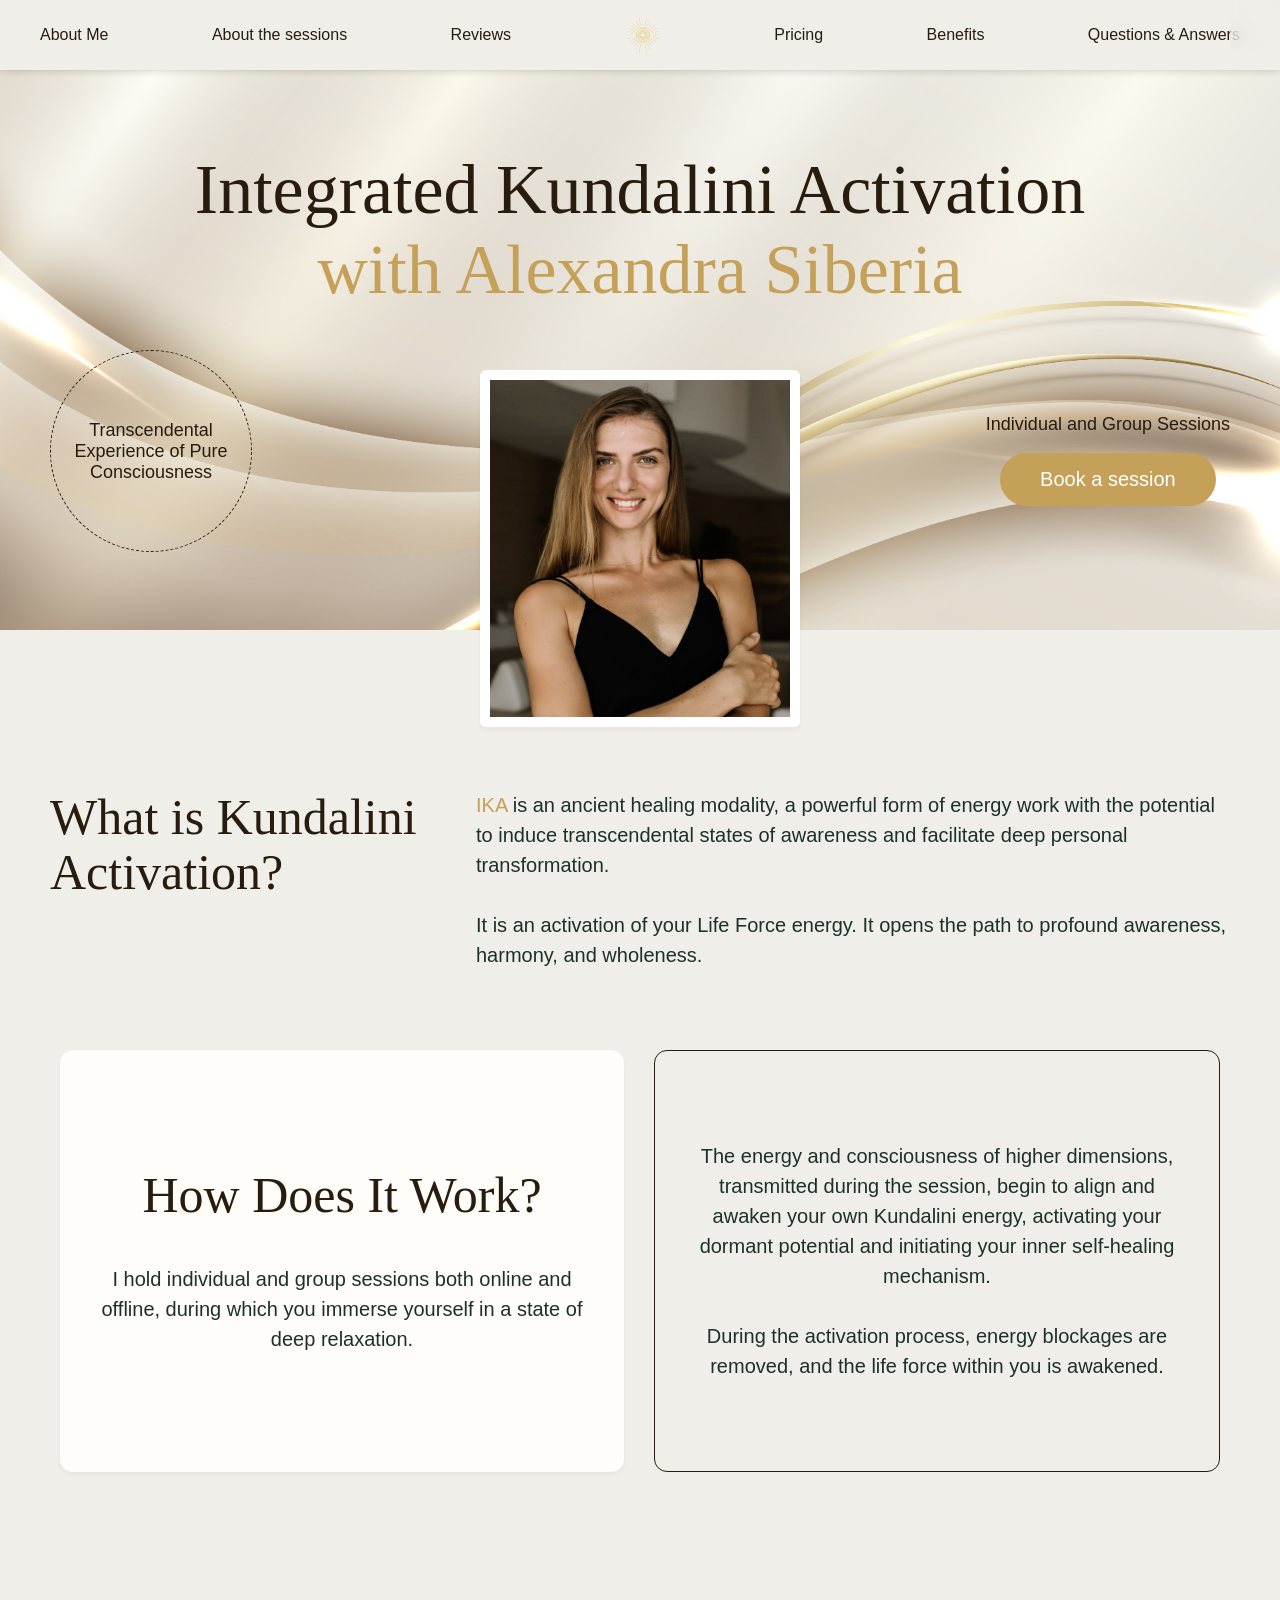
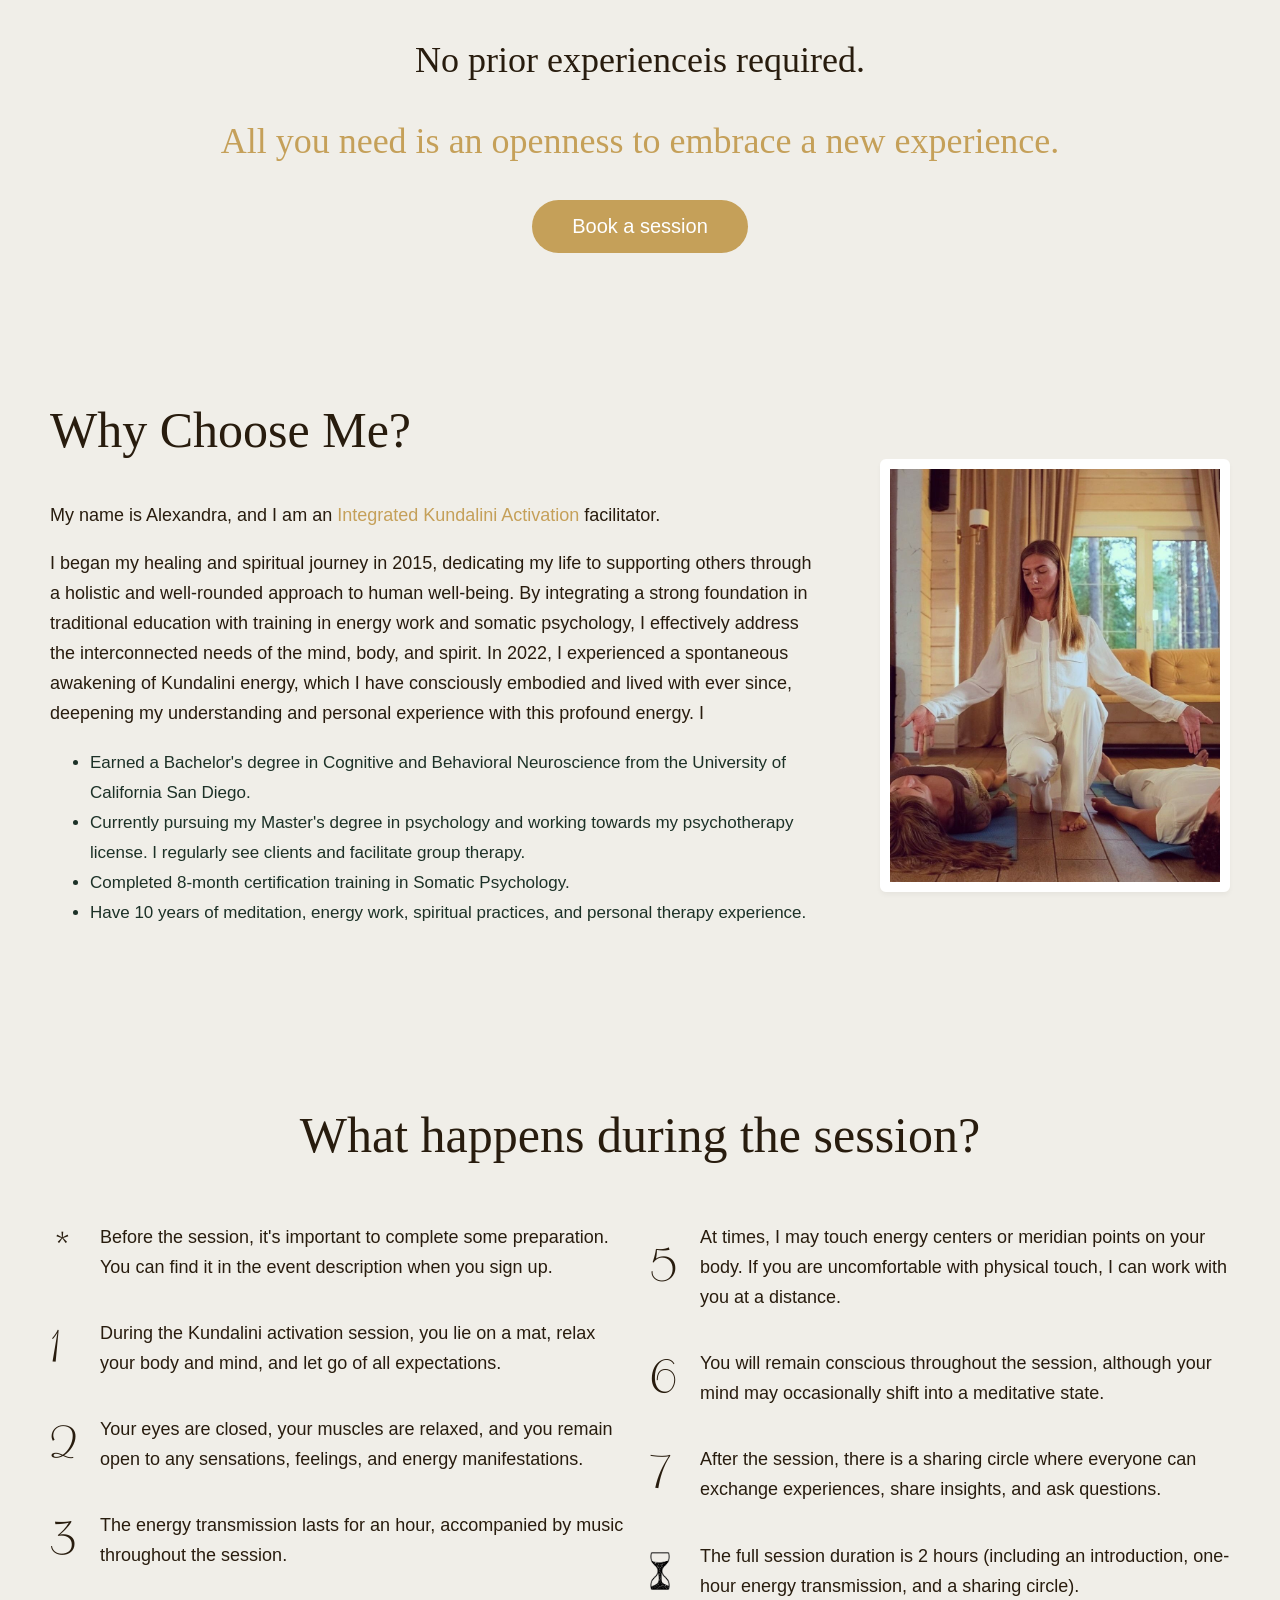
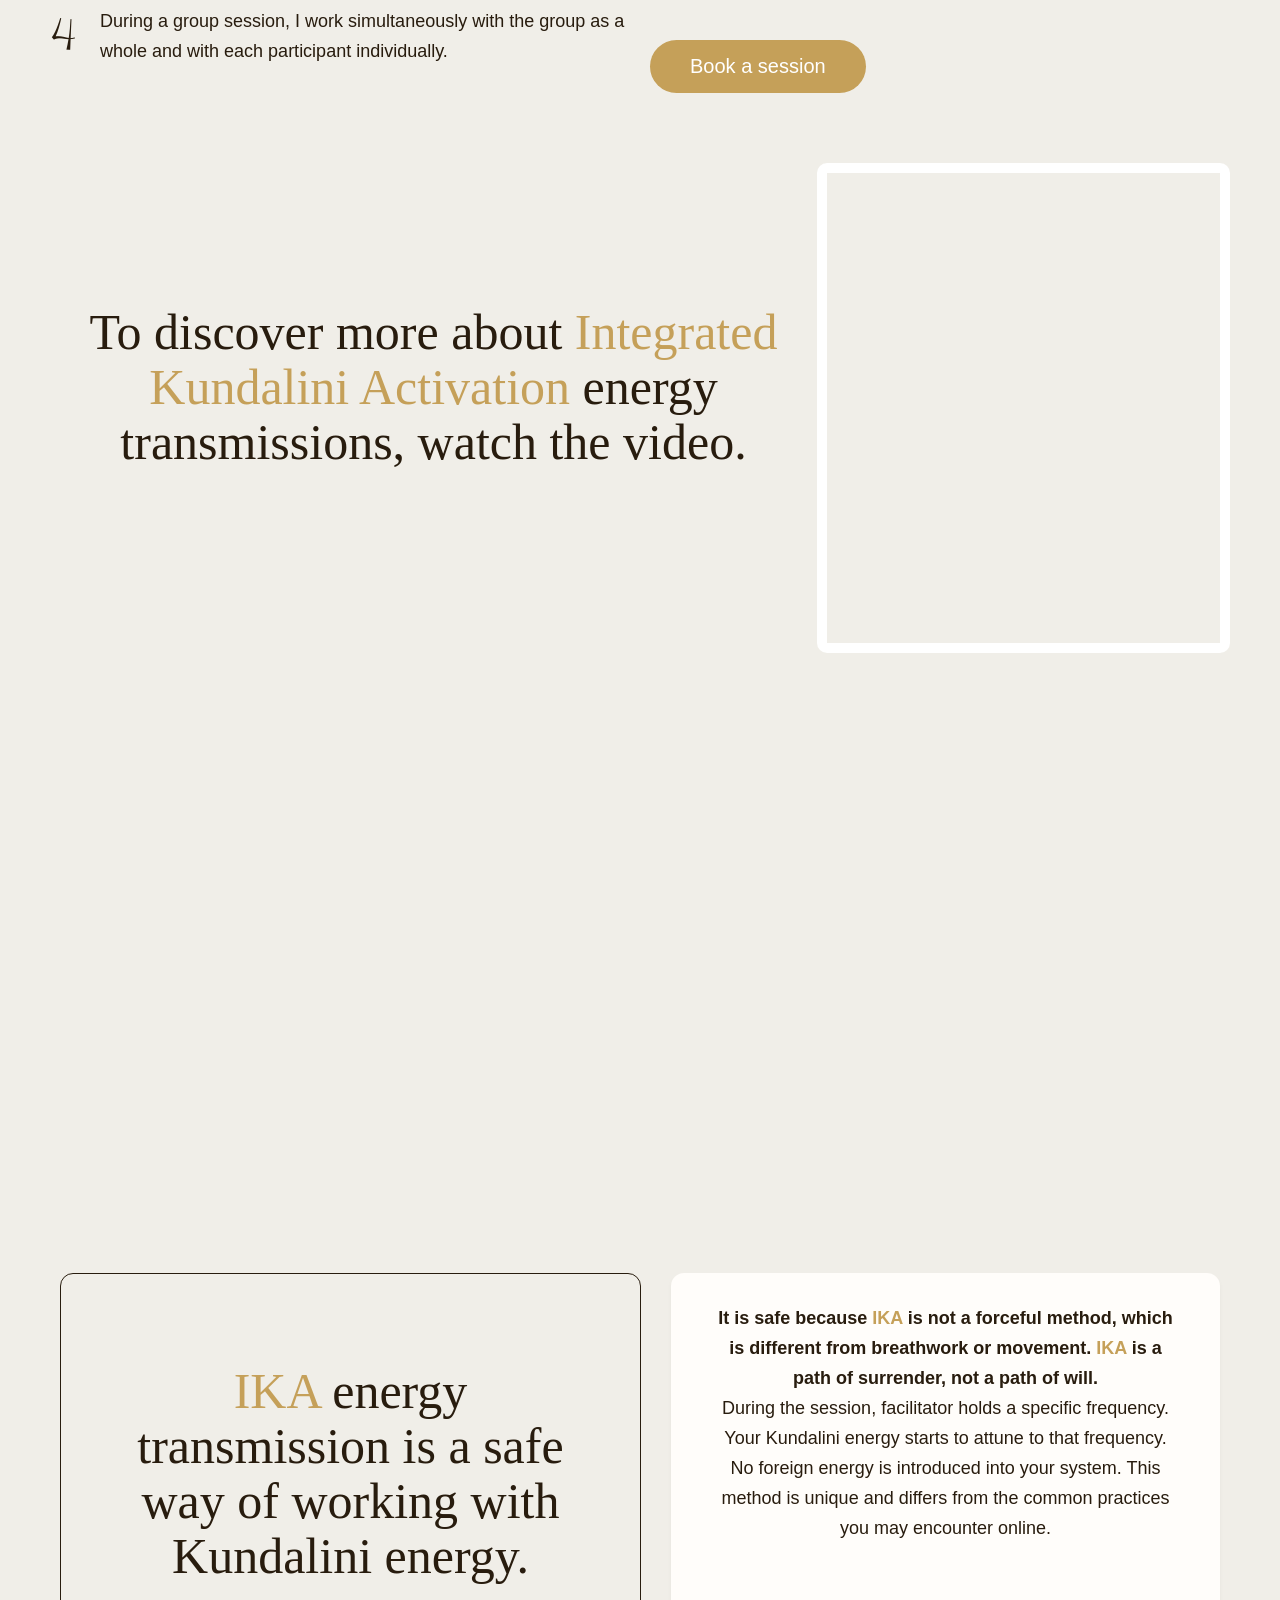
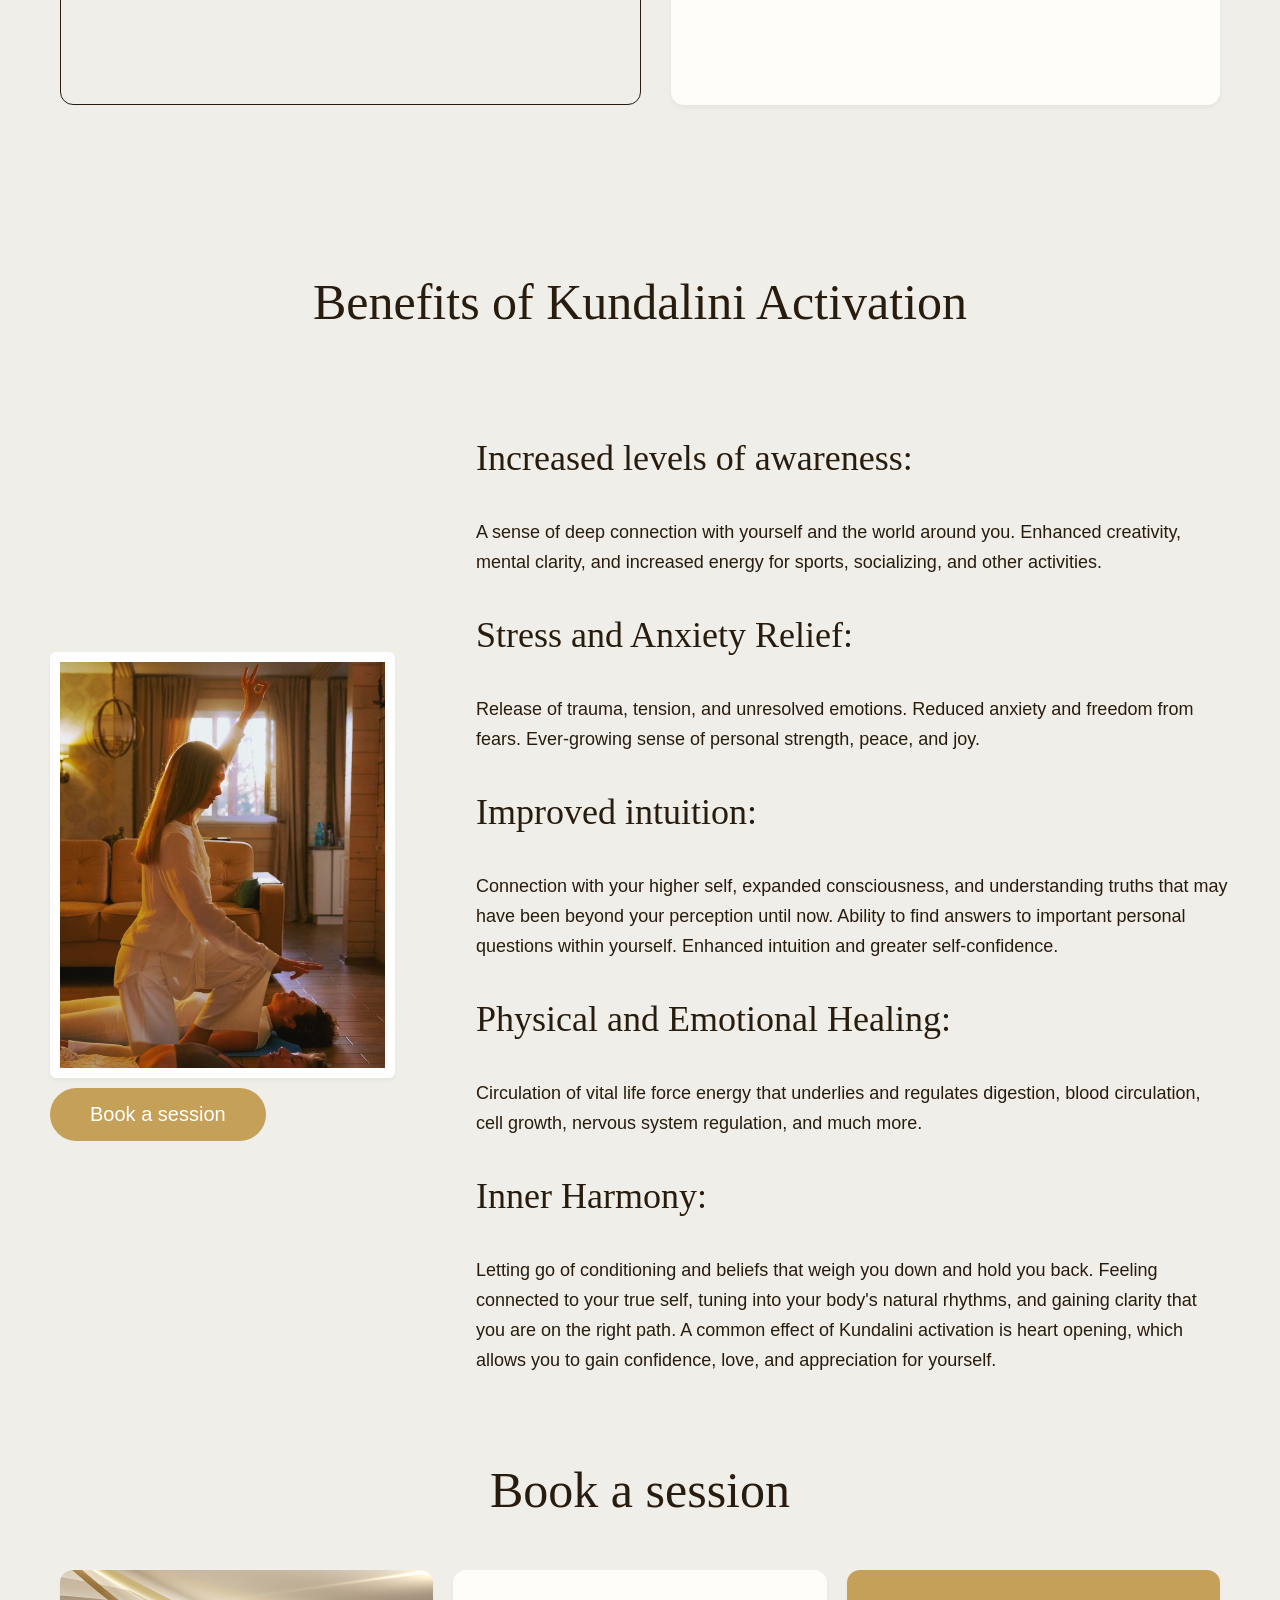
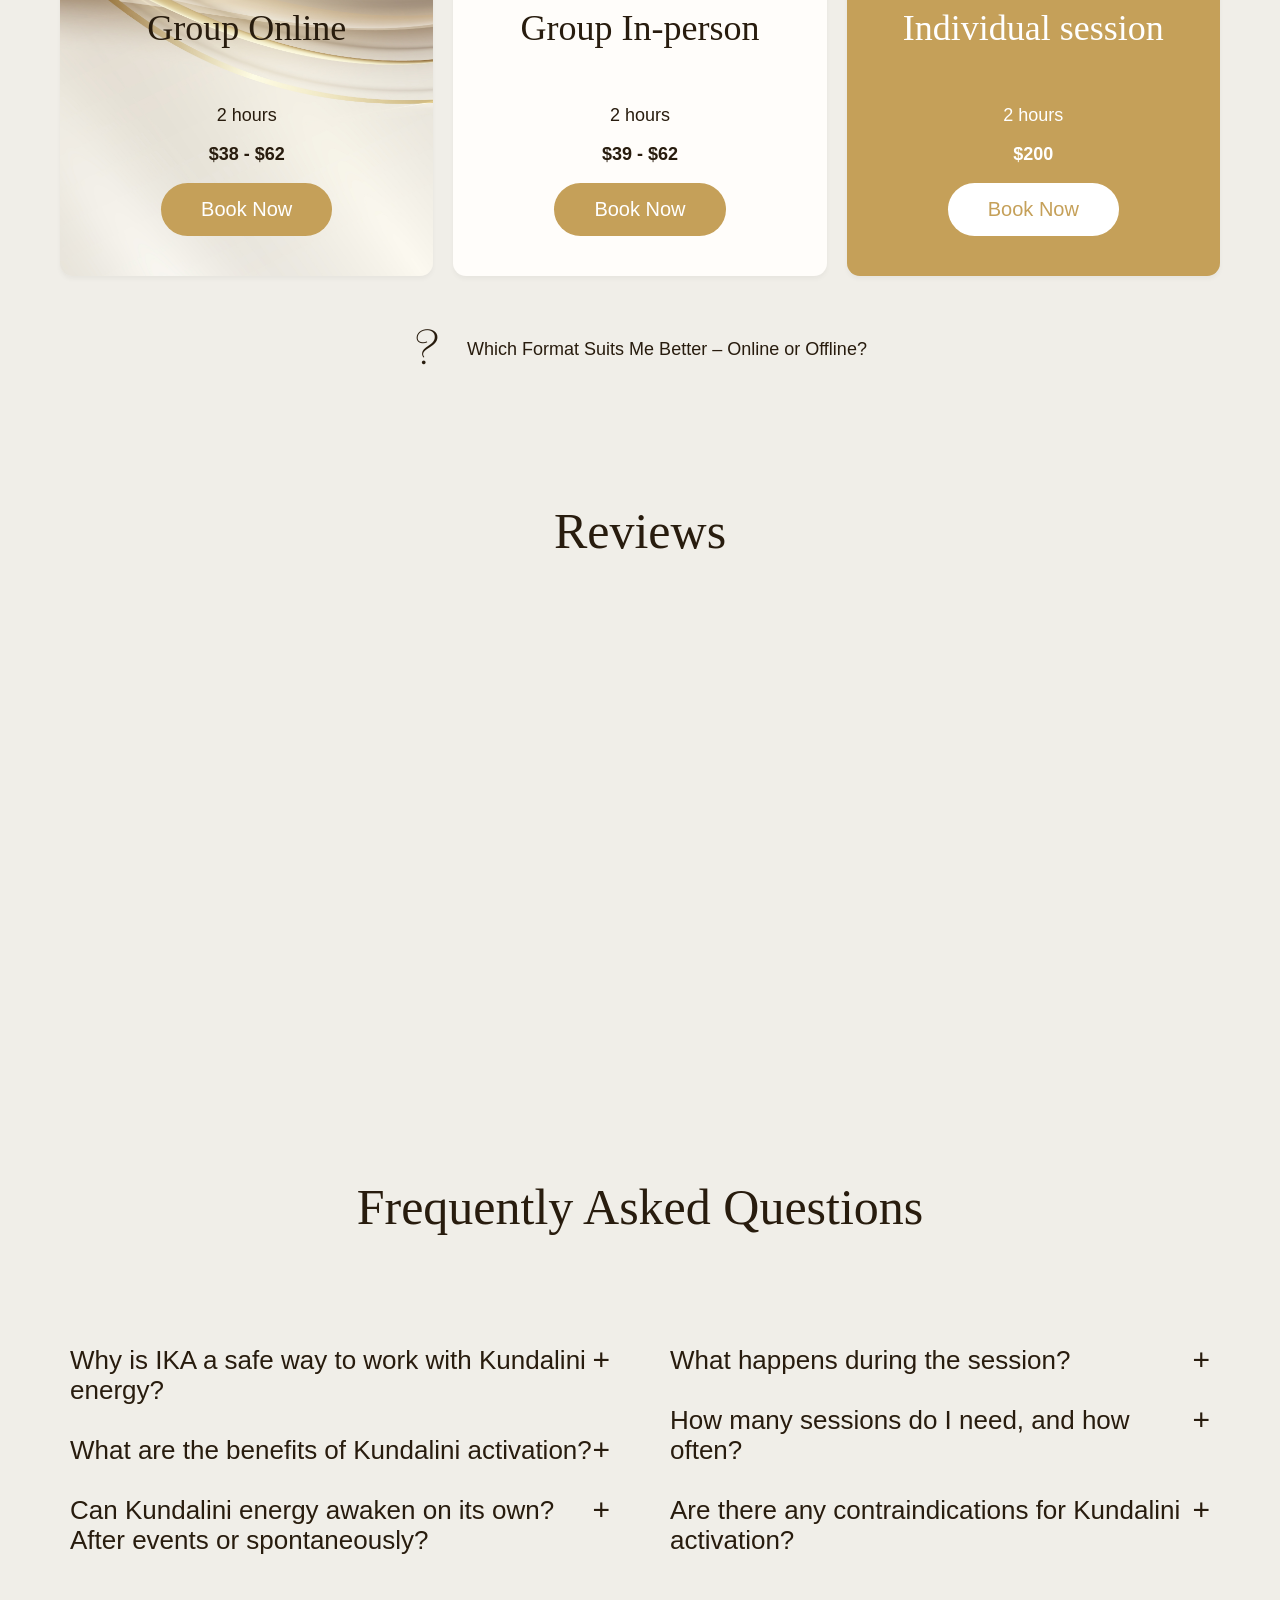
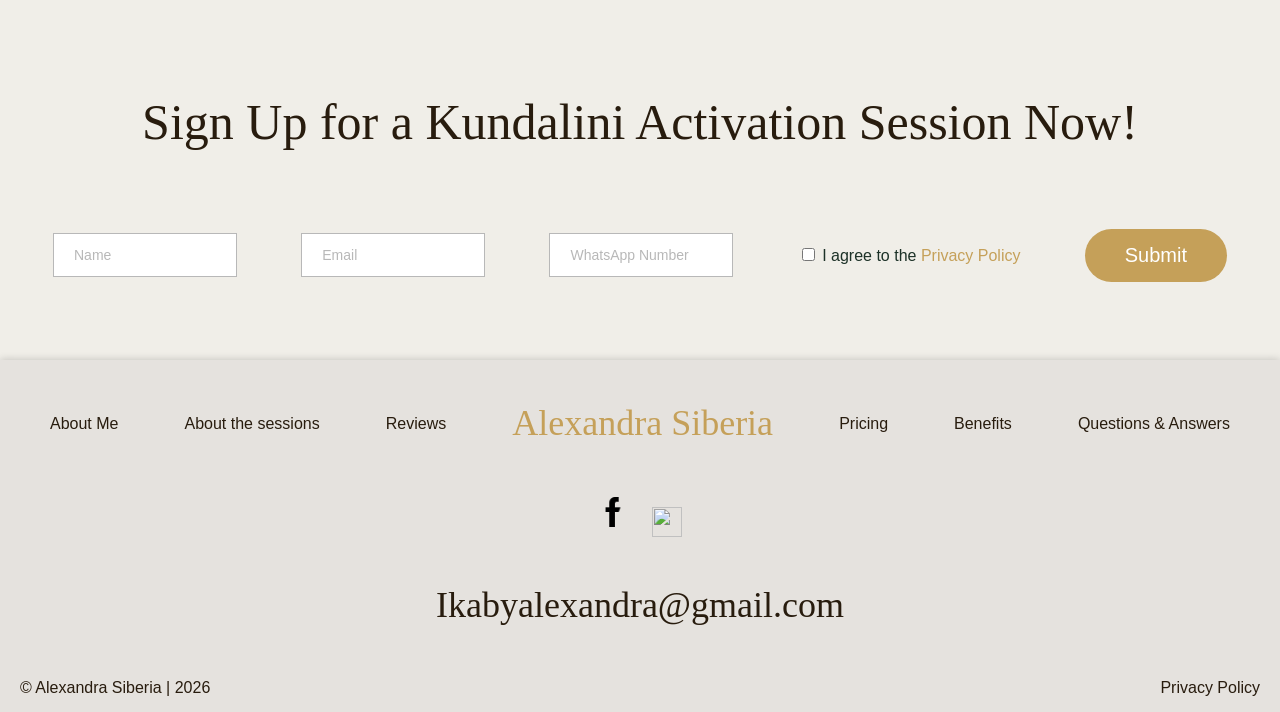
==== commit e6fc09a0: "testing contact form" ====
--- a/index.html
+++ b/index.html
@@ -639,29 +639,30 @@
     <button id="btnCloseForm" class="close-button">X</button>
     <h1>Book a session</h1>
     <p>Please type your name and phone number.</p>
-    <form id="contactForm">
+    <form action="contact_mail.php" method="post">
+    <!-- <form id="contactForm"> -->
       <div class="form-group">
-        <input type="text" name="name" class="form-control" placeholder="Name" required="required"/>
+        <input type="text" id="userName" name="userName" class="form-control" placeholder="Name" required="required"/>
       </div>
       <div class="form-group">
-        <input class="form-control" name="email" type="email" placeholder="Email" required="required"/>
+        <input class="form-control" id="userEmail" name="userEmail" type="email" placeholder="Email" required="required"/>
       </div>
       <div class="form-group">
-        <input class="form-control" name="phone" type="tel" placeholder="WhatsApp Number" required="required">
+        <input class="form-control" id="subject" name="subject" type="tel" placeholder="WhatsApp Number" required="required">
       </div>
       <div class="form-group">
-        <textarea class="form-control" disabled>I would like to learn more information and book an individual session.</textarea>
+        <textarea class="form-control" id="contentmsg" name="contentmsg" disabled>I would like to learn more information and book an individual session.</textarea>
       </div>
       <div class="form-group"><br>
       <input type="checkbox" id="privacy" name="privacy" required="required">
         <label for="privacy">I agree to the <a class="gold_color" href="privacypolicy.html">Privacy Policy</a></label></div><br><br>
-      <button>Submit</button>
+      <button type="submit">Submit</button>
     </form>
   </div>
 </div>
 
 <script src="./script.js"></script>
-<script>
+<!-- <script>
     document.getElementById("contactForm").addEventListener("submit", async function (event) {
         event.preventDefault();
         let formData = new FormData(this);
@@ -674,6 +675,6 @@
         let result = await response.json();
         document.getElementById("response").innerText = result.message;
     });
-</script>
+</script> -->
 </body>
 </html>
--- a/style.css
+++ b/style.css
@@ -91,15 +91,15 @@
     }
 
 }
-@media (max-width: 839px) {
+@media (max-width: 888px) {
     .hero_title {
         font-size: 46px;
     }
-    .hero {
-        background-size: auto 100%;
-    }
-
-    
+}
+@media (max-width: 680px) {
+  .hero {
+      background-size: auto 100%;
+  } 
 }
 @media (max-width: 533px) {
     .hero_title {
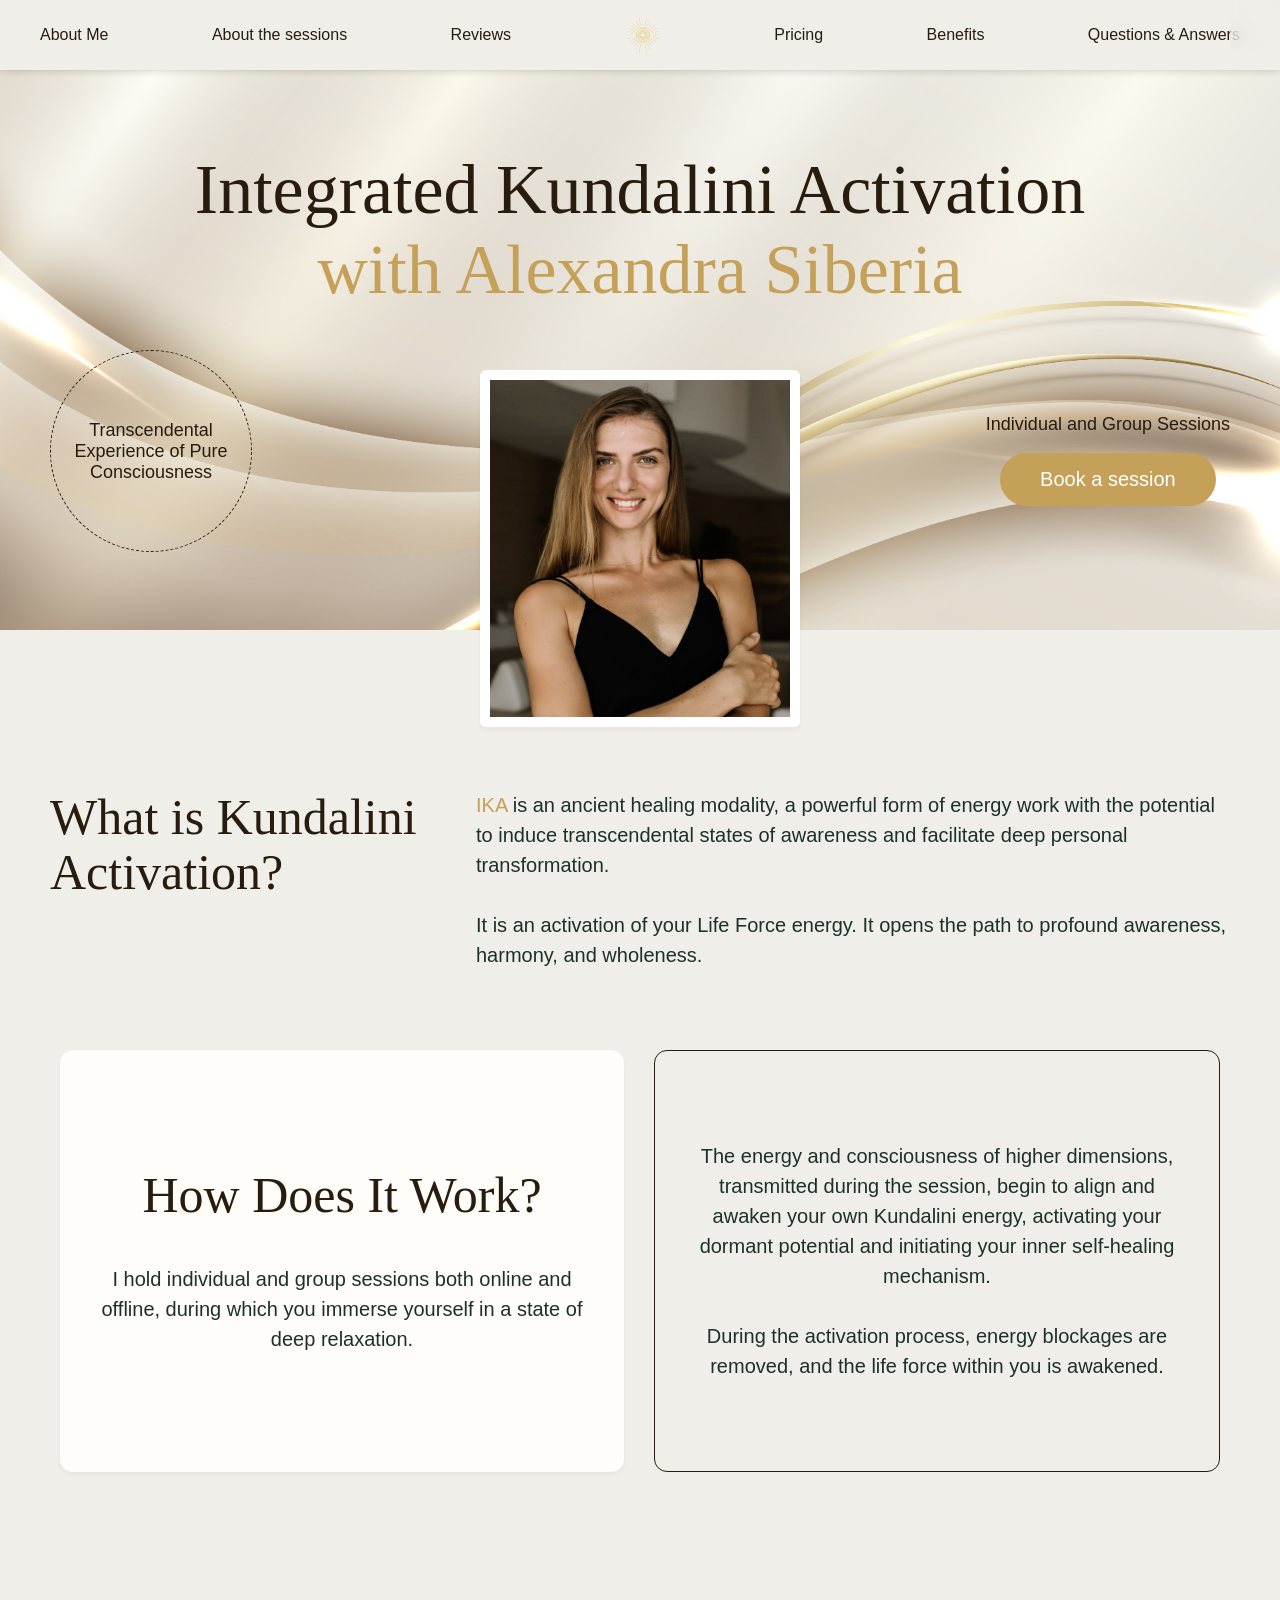
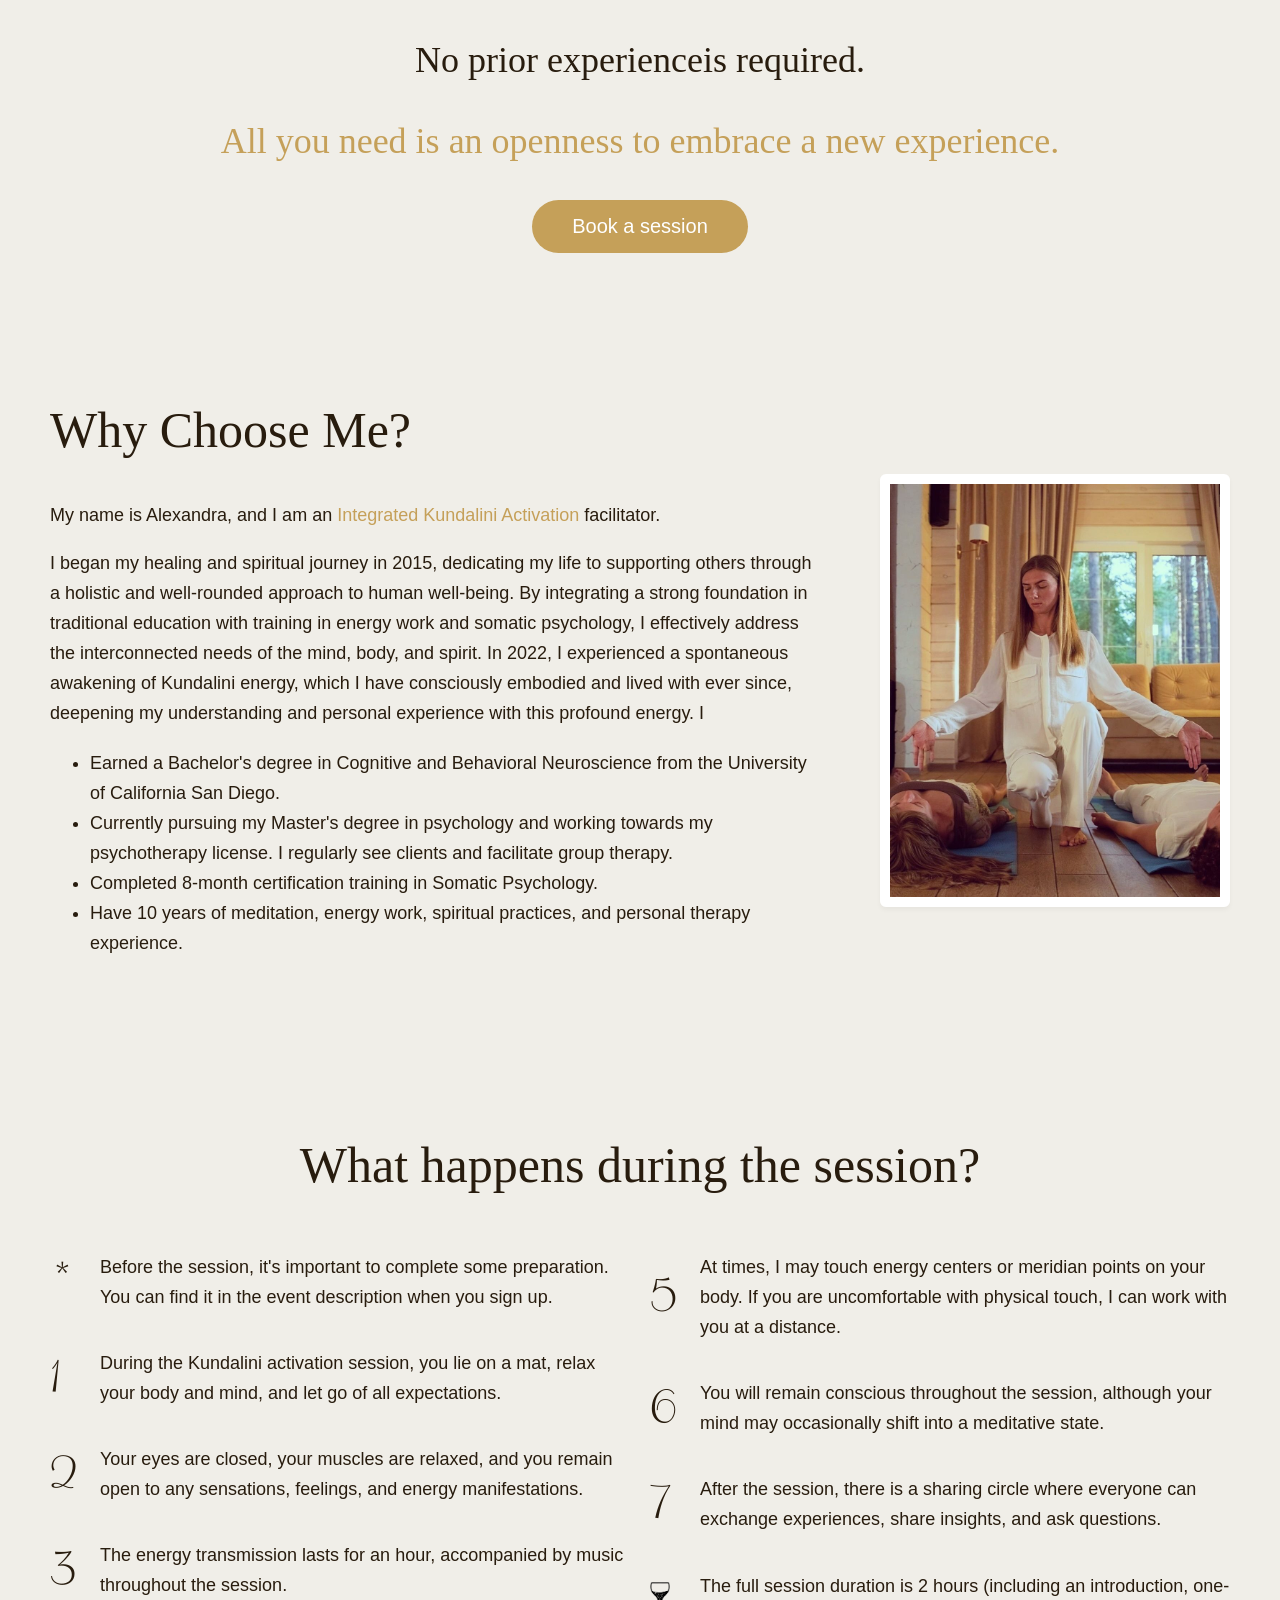
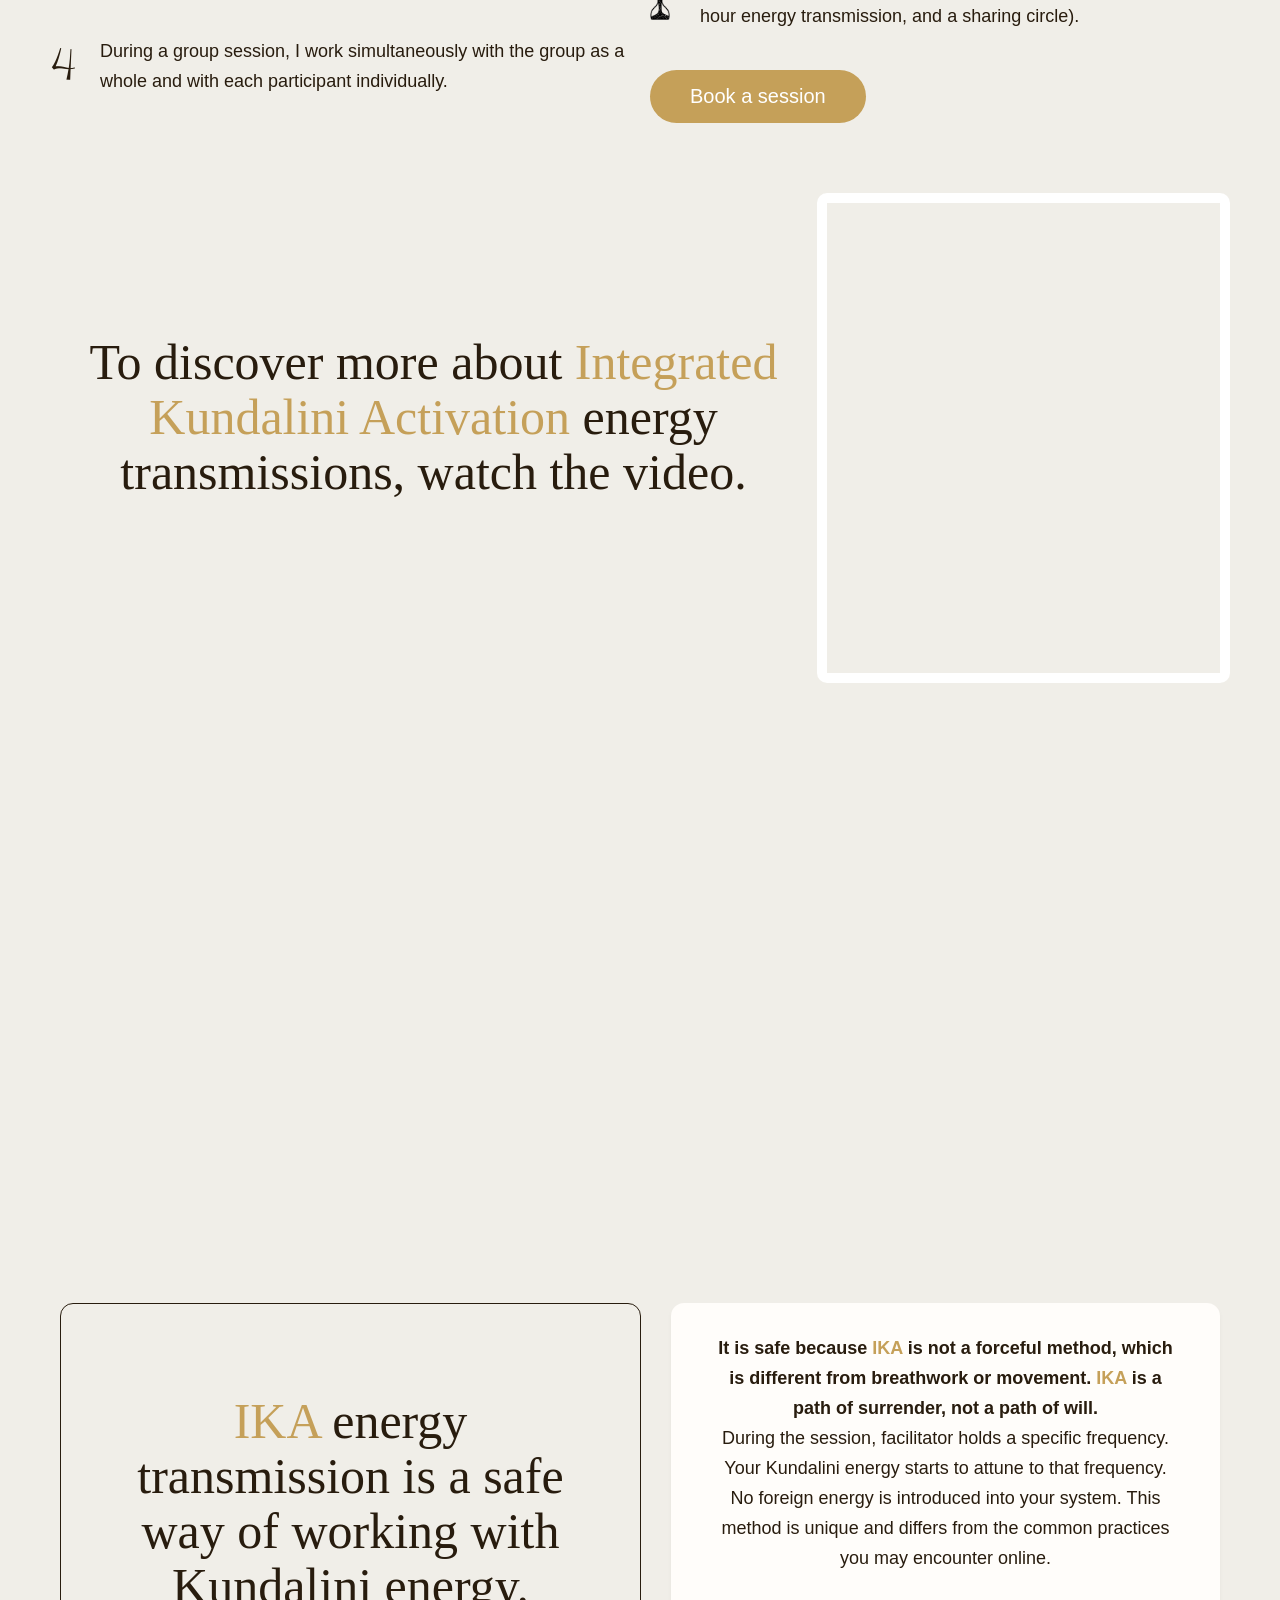
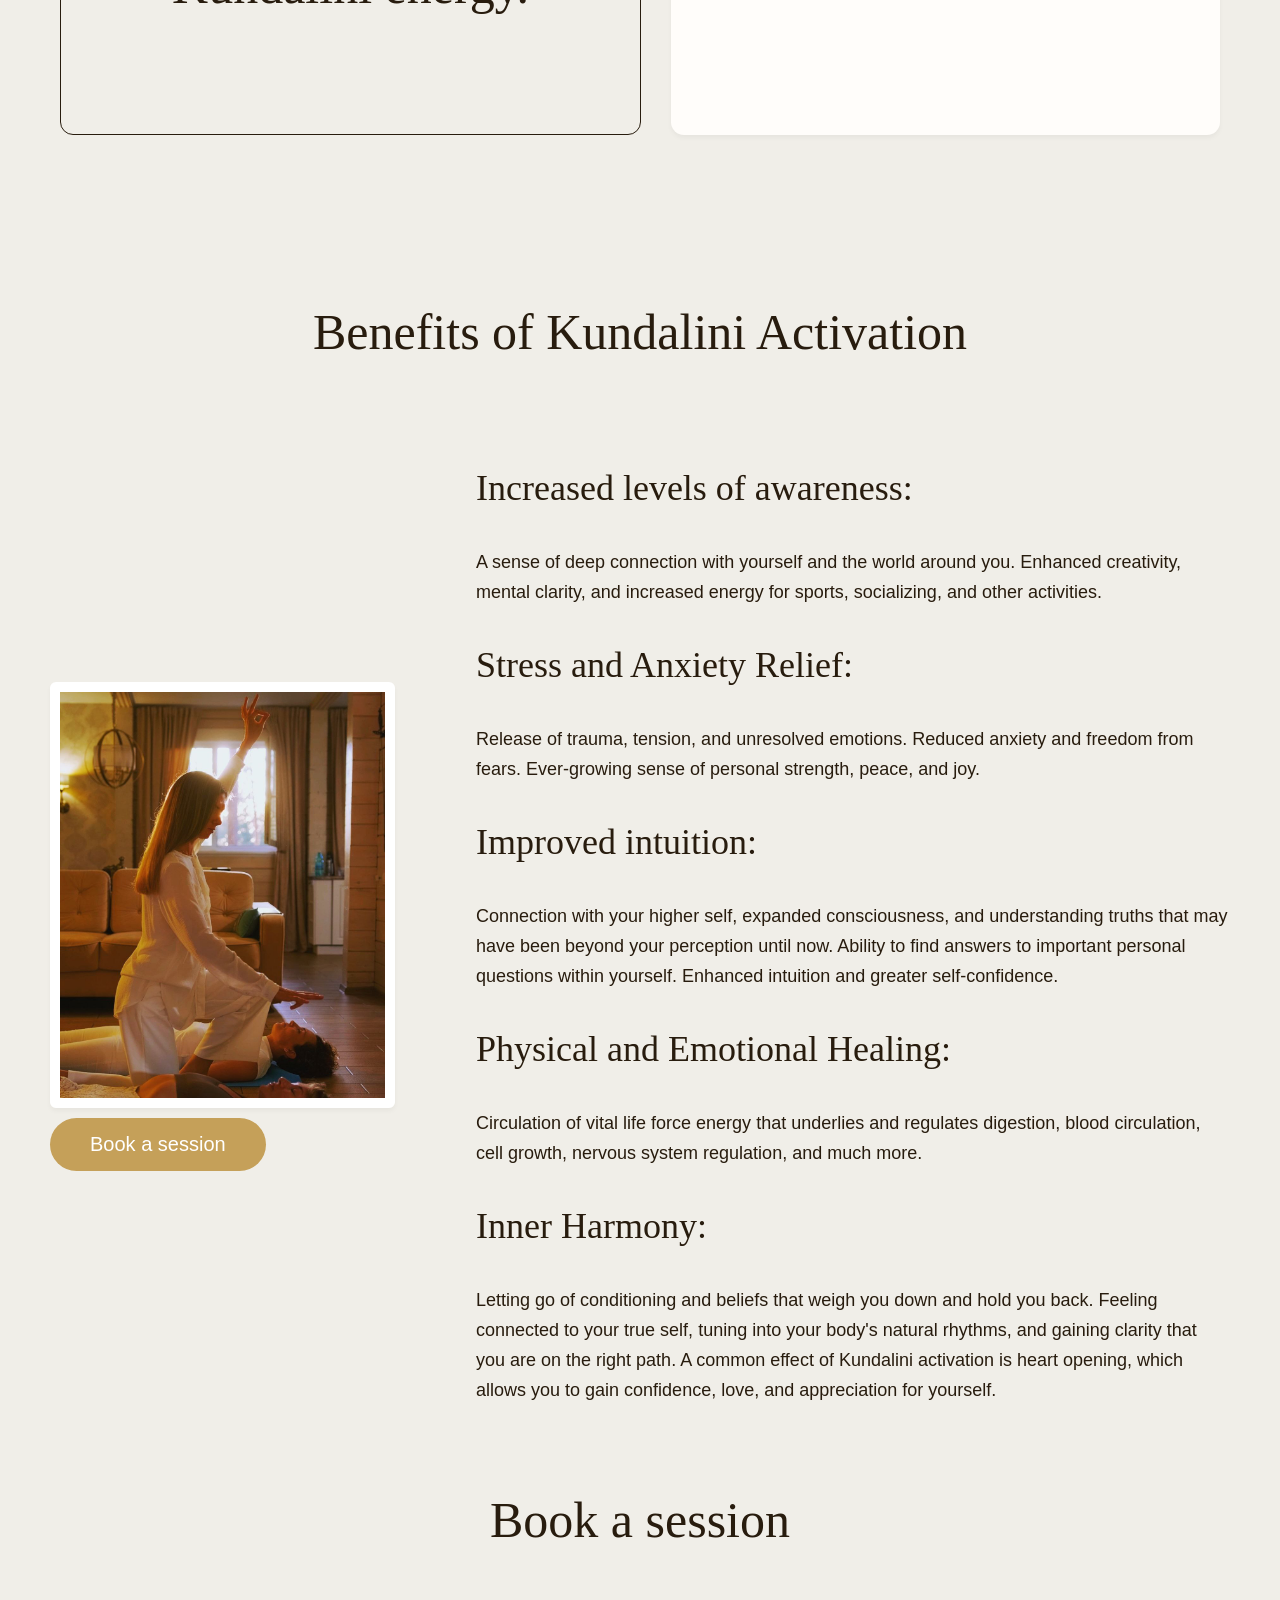
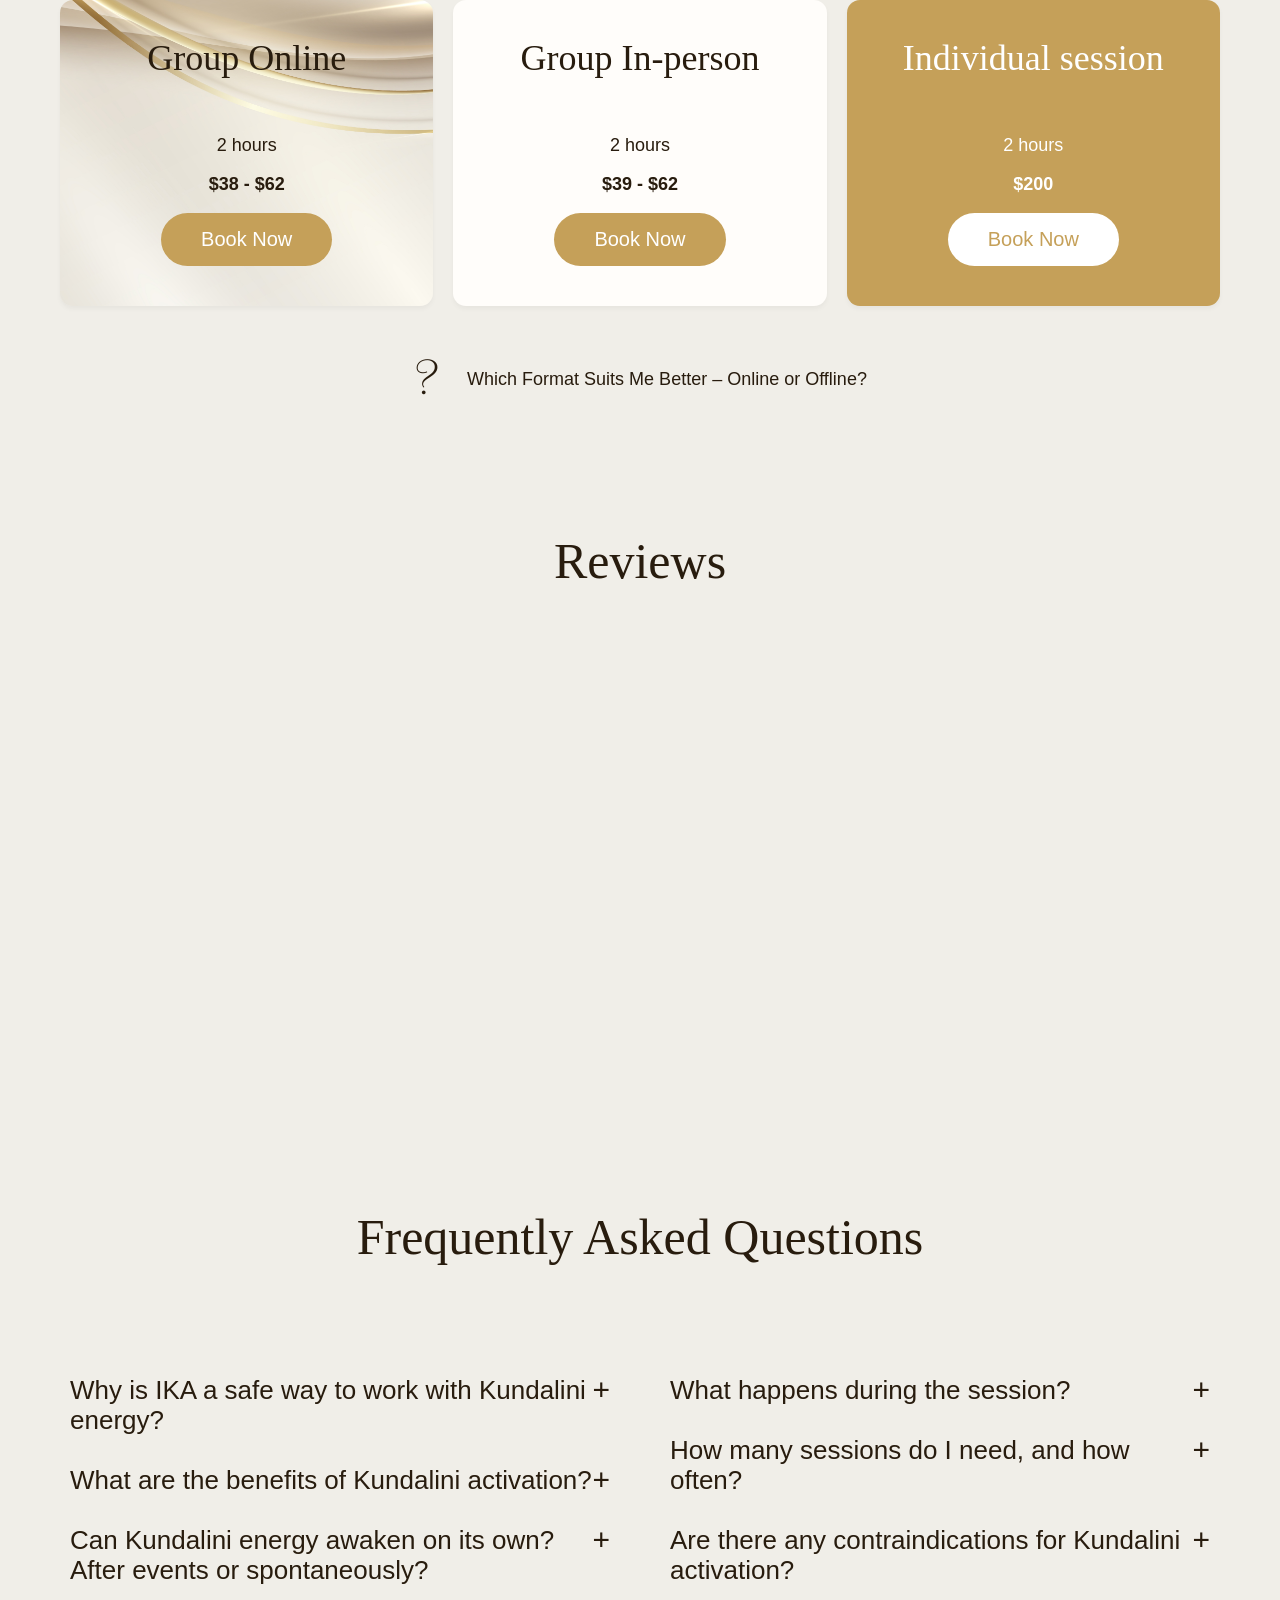
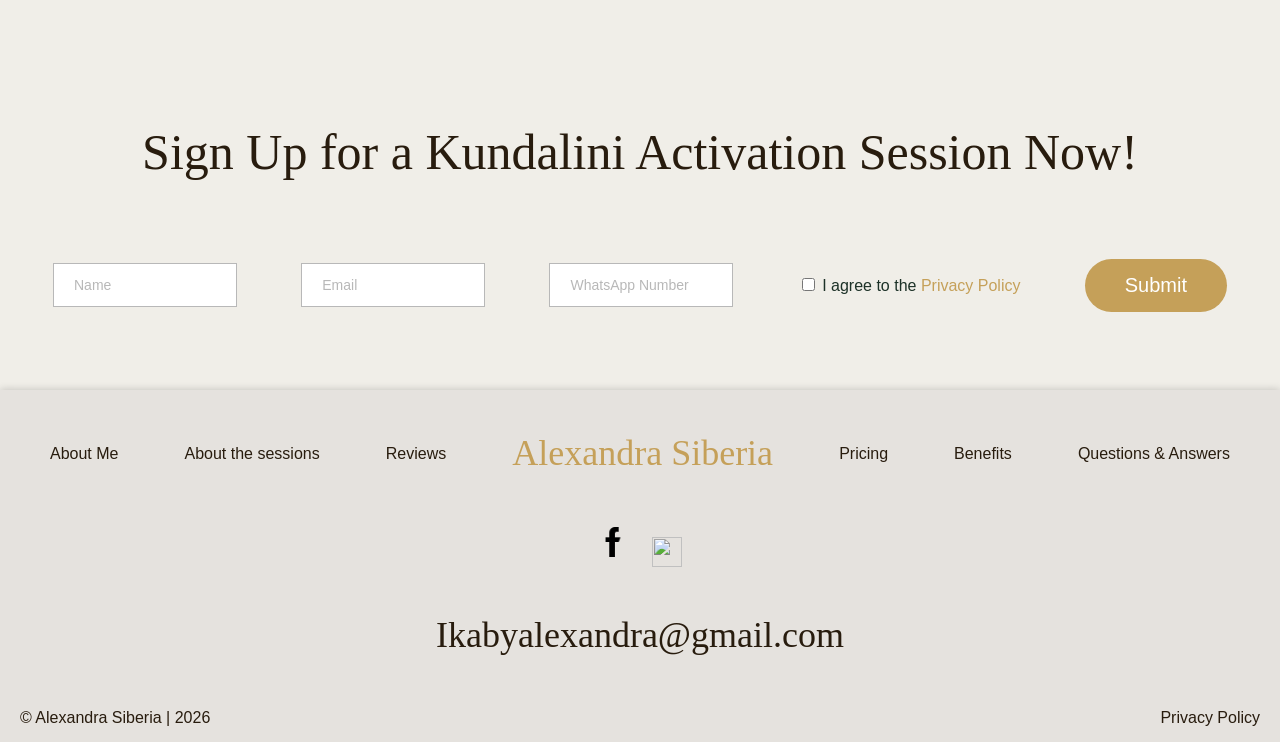
==== commit d2e1f24c: "changed font for li element" ====
--- a/index.html
+++ b/index.html
@@ -135,7 +135,6 @@
         <div class="book mobile-button1"><p>Individual and Group Sessions</p>
             <button><a href="#prices">Book a session</a></button>
           </div>
-
 
         <div class="container margin">
             <div class="column left"><h2>What is Kundalini Activation?</h2></div>
--- a/style.css
+++ b/style.css
@@ -96,7 +96,7 @@
         font-size: 46px;
     }
 }
-@media (max-width: 680px) {
+@media (max-width: 600px) {
   .hero {
       background-size: auto 100%;
   } 
@@ -237,7 +237,8 @@
  margin: 30px;
 }
   li {
-    font-size: 17px !important;
+    font-size: 18px !important;
+    color: rgb(40, 28, 14);
     /* list-style: url("./assets/instagram.png") inside */
   }
   .column.left {
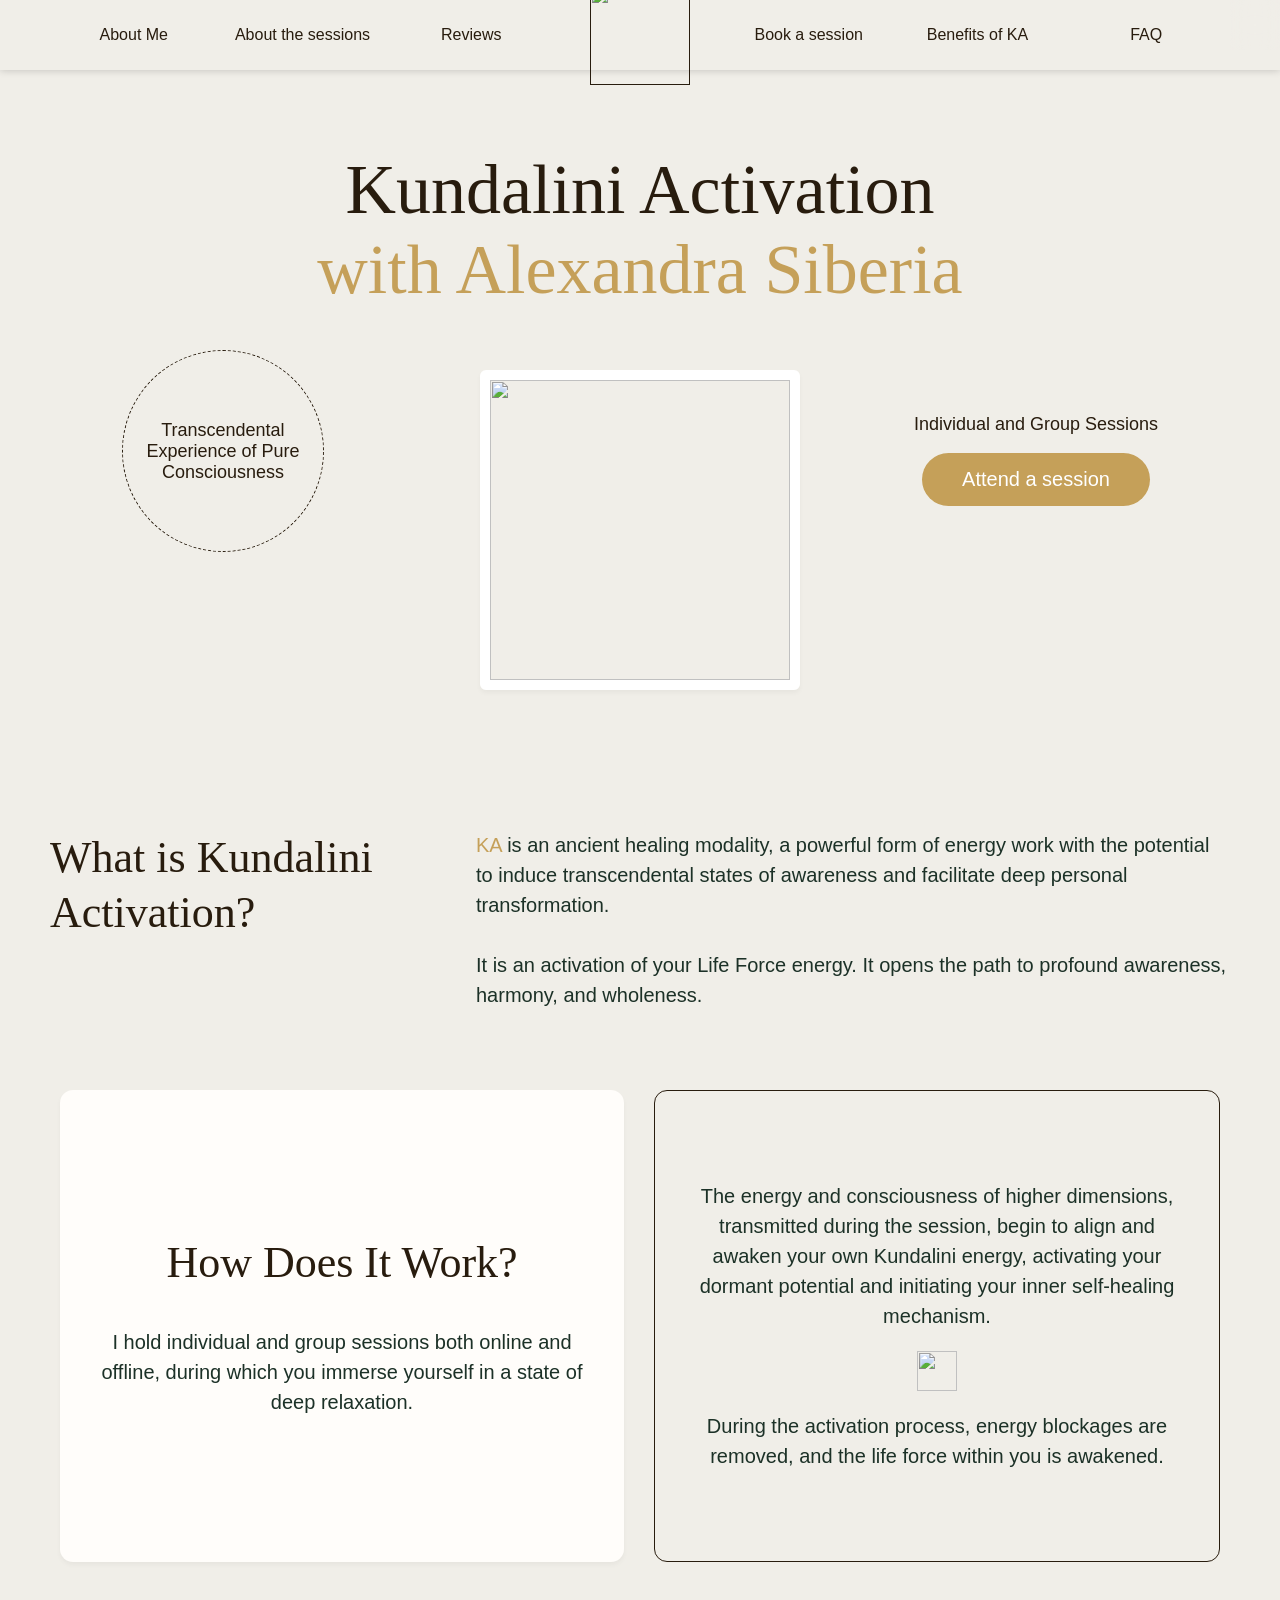
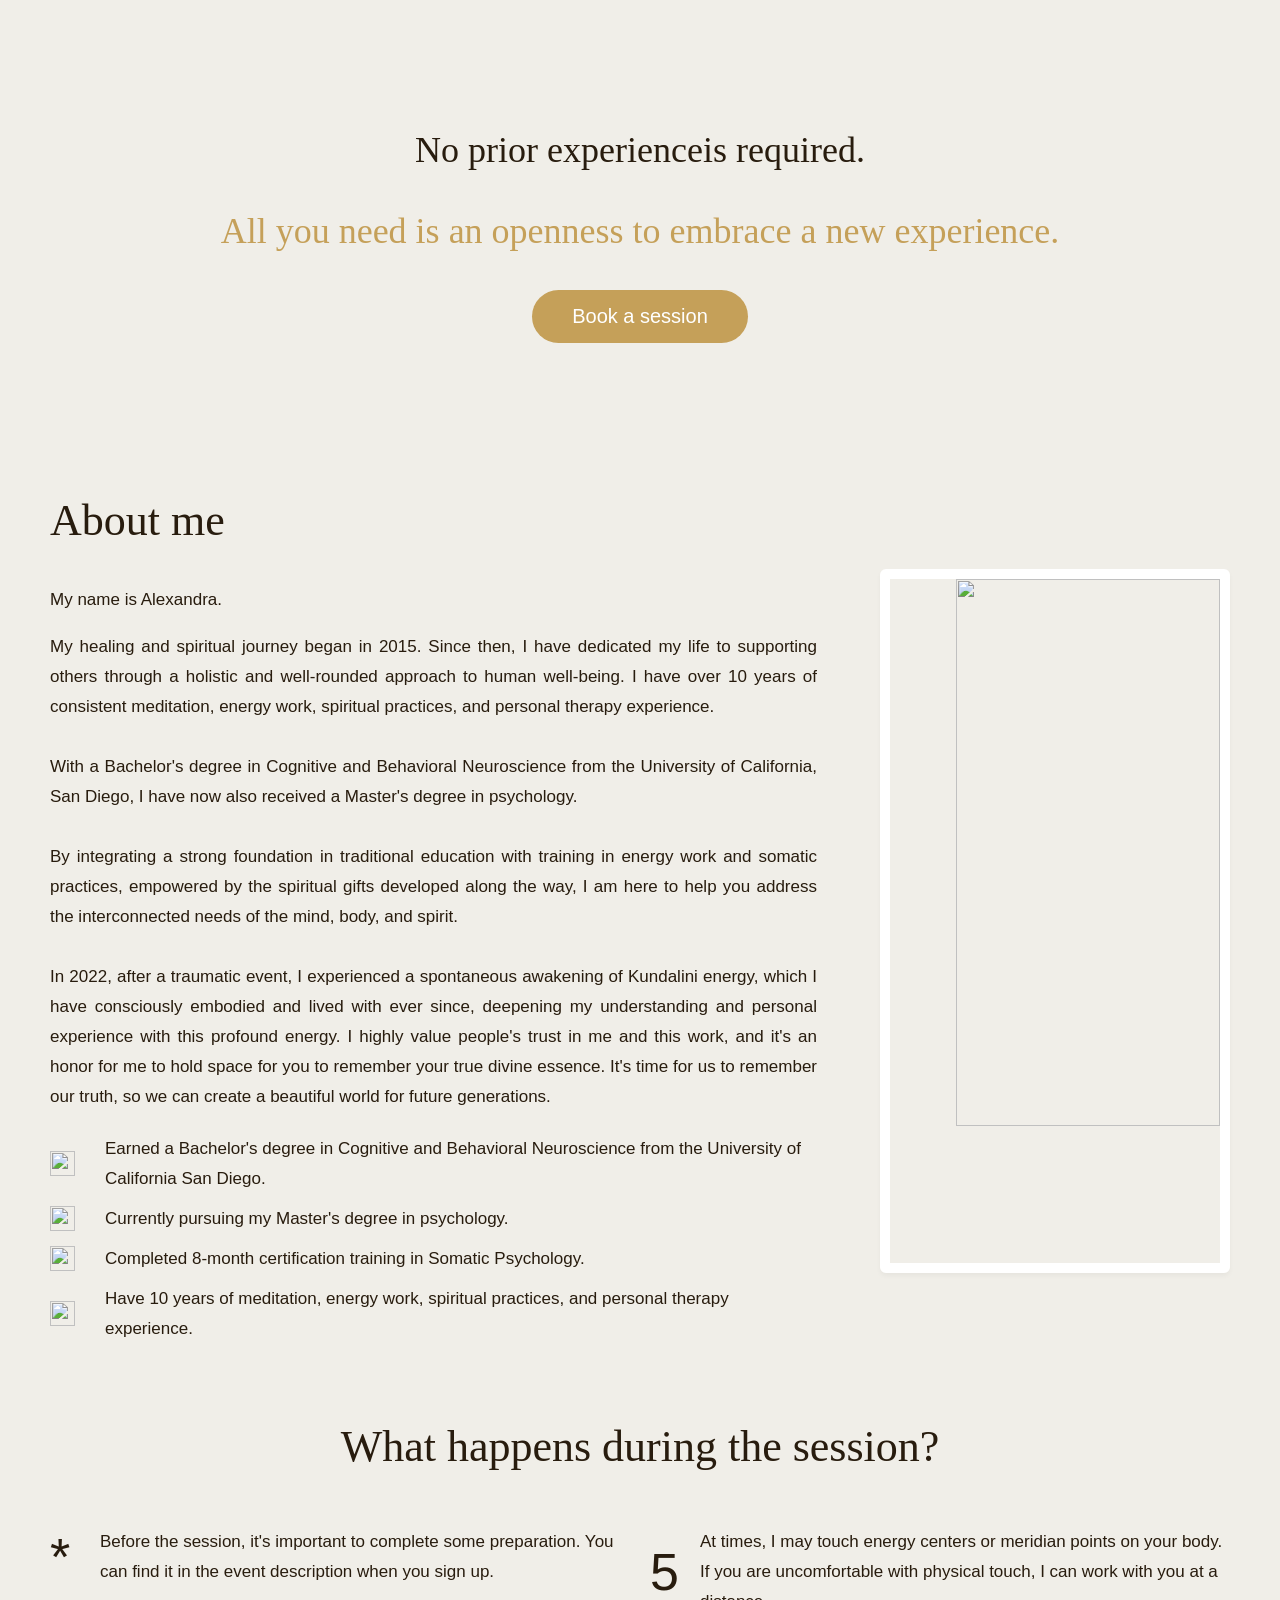
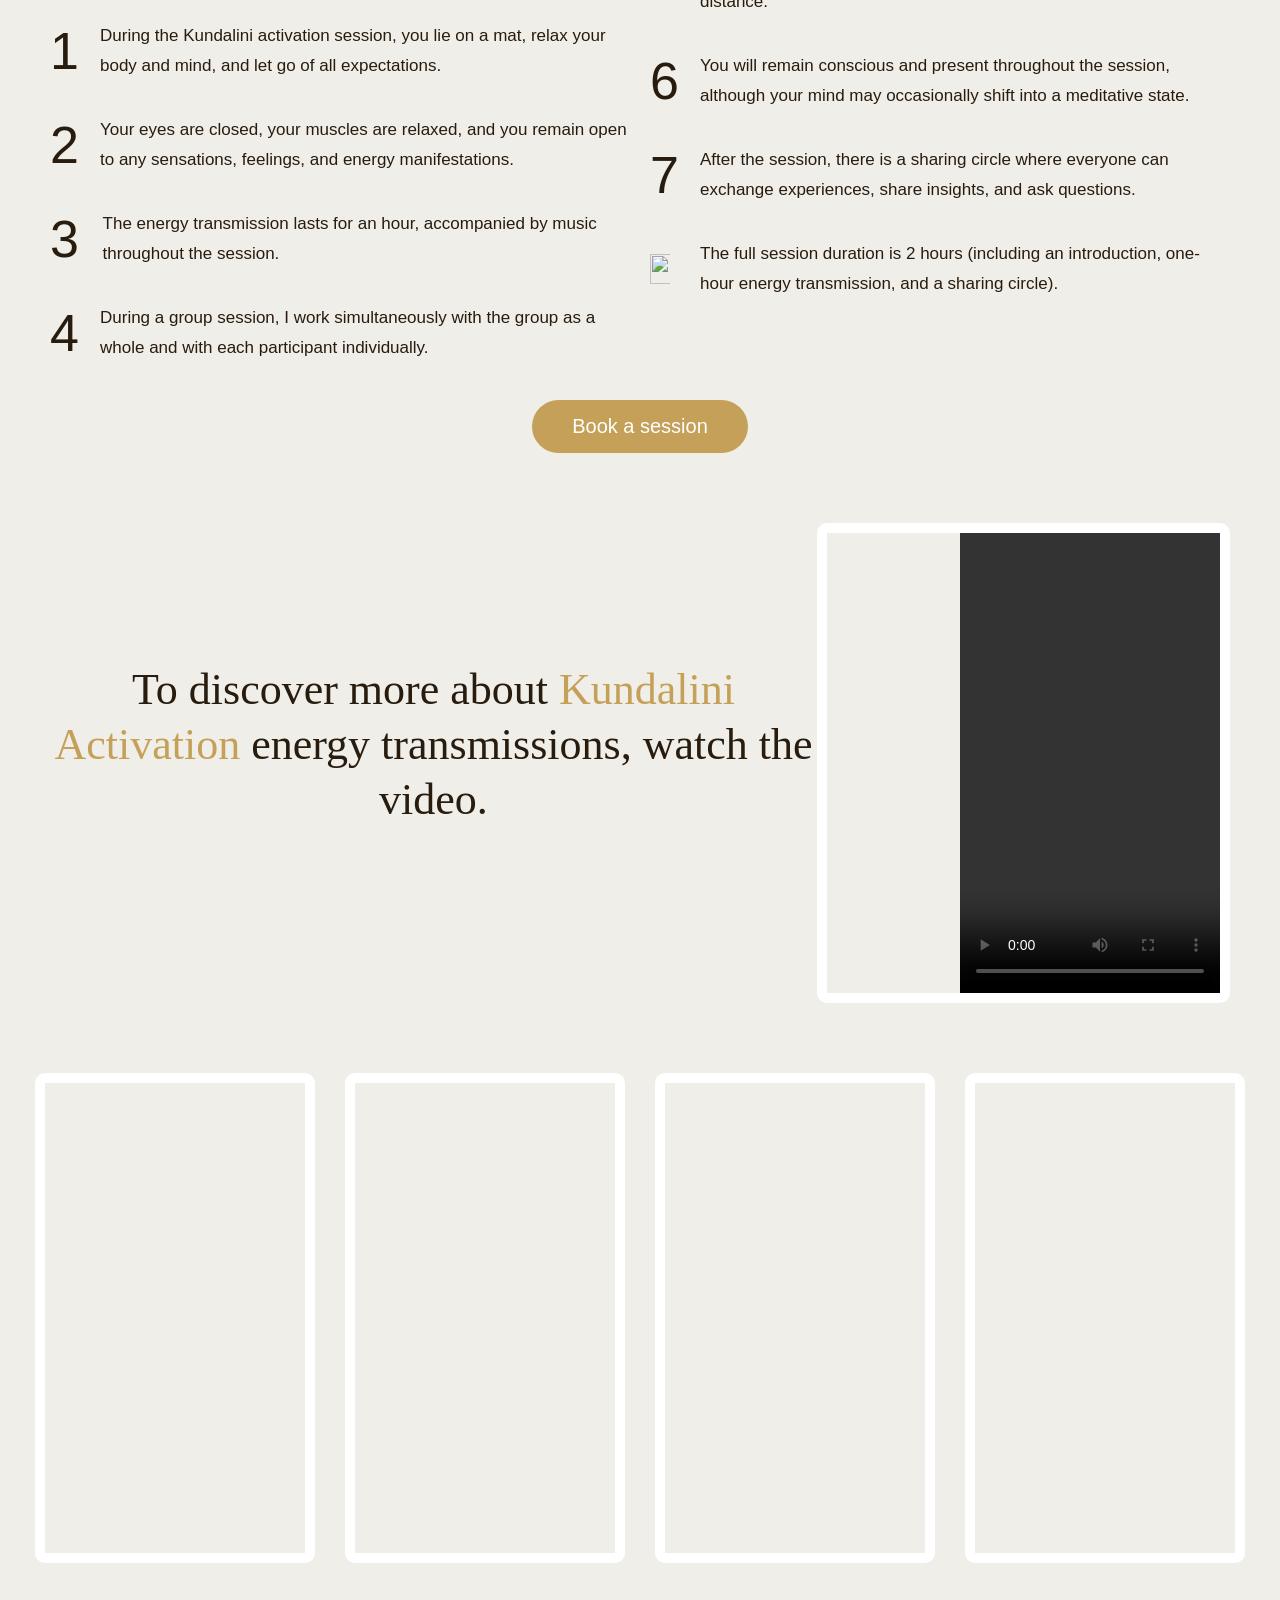
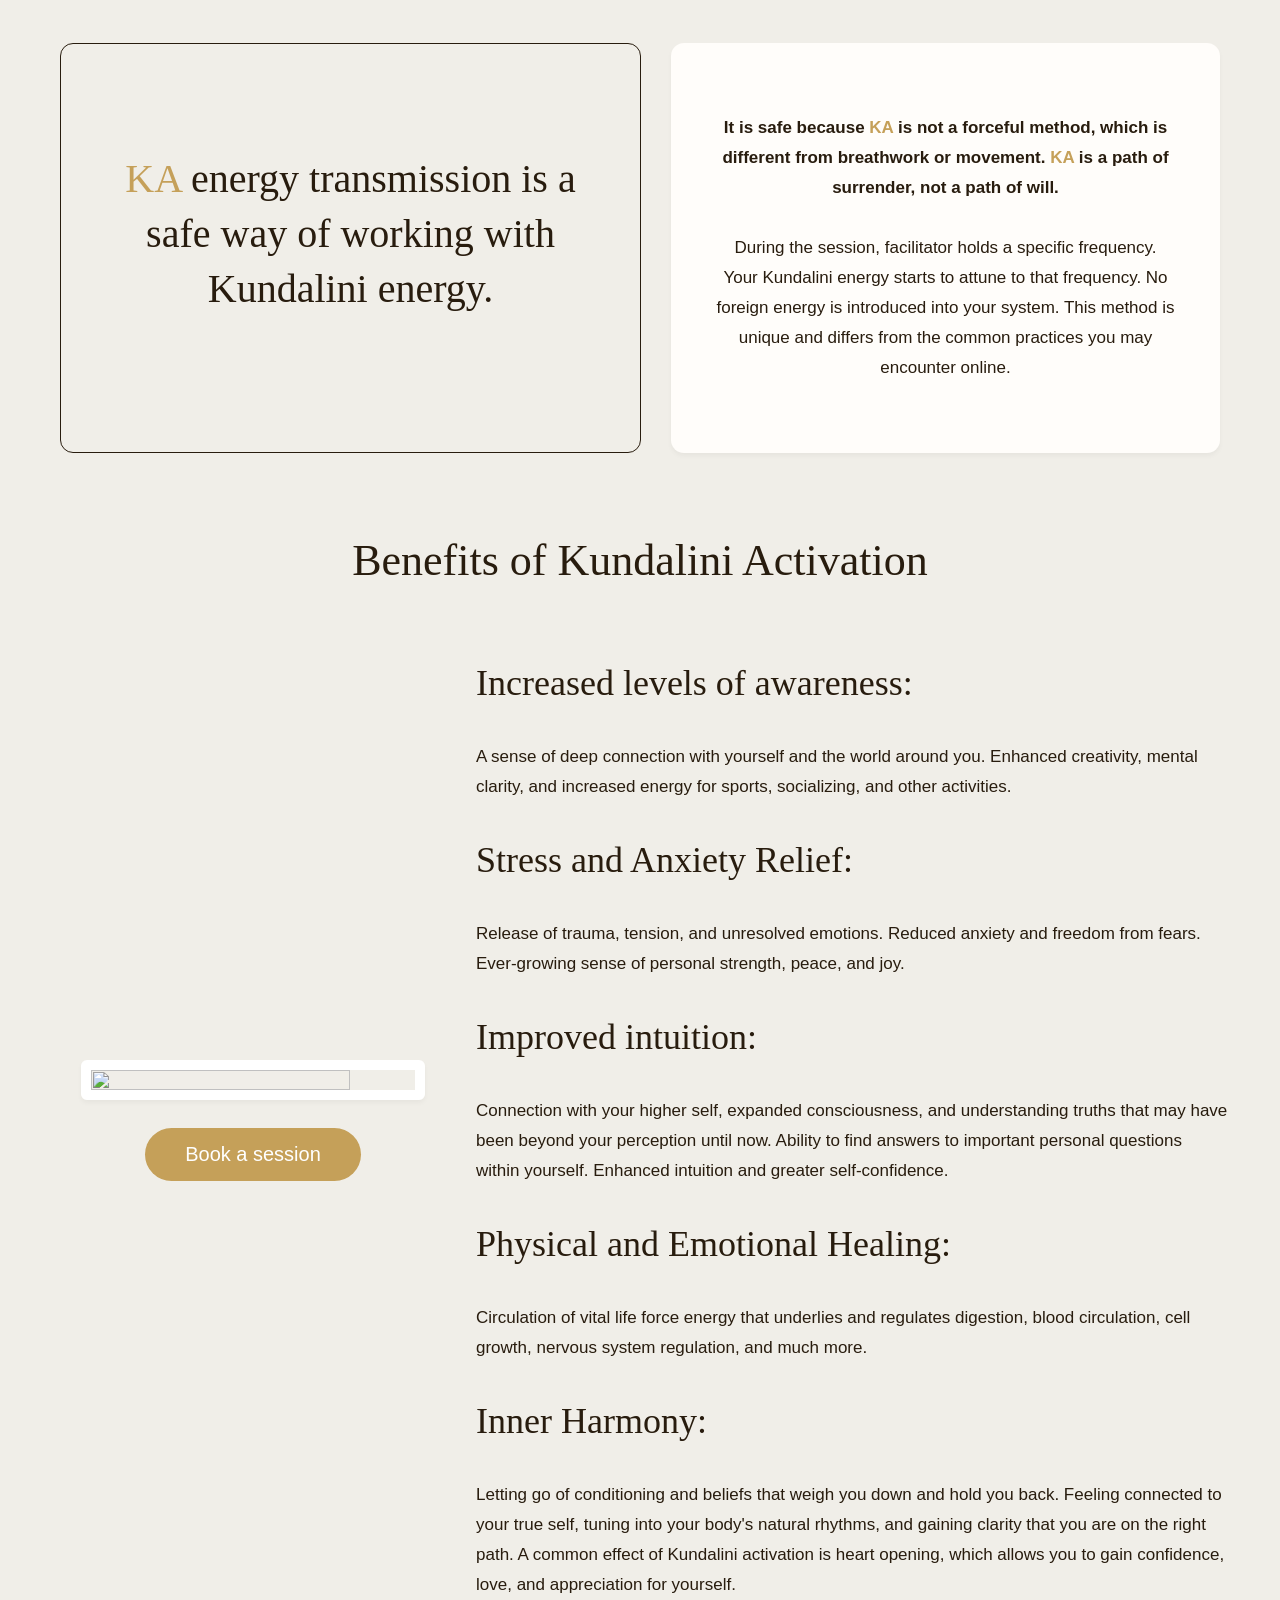
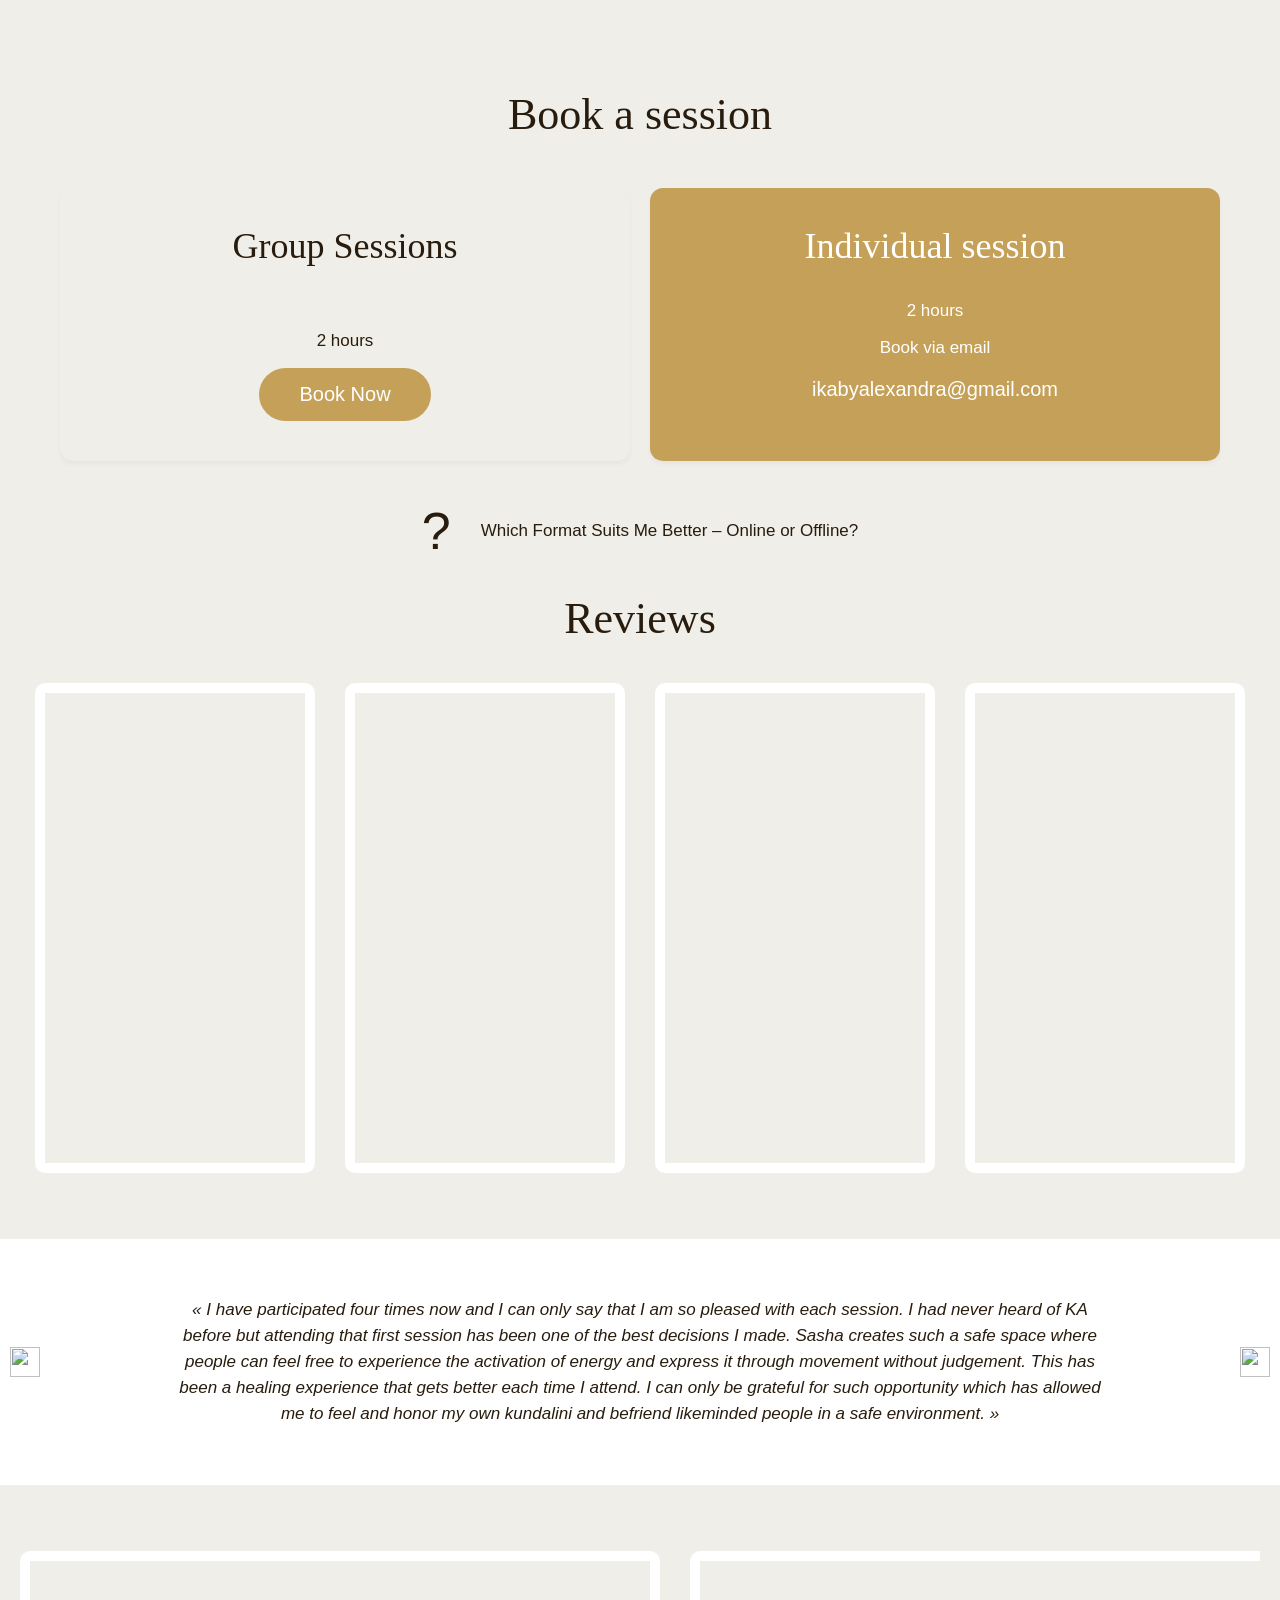
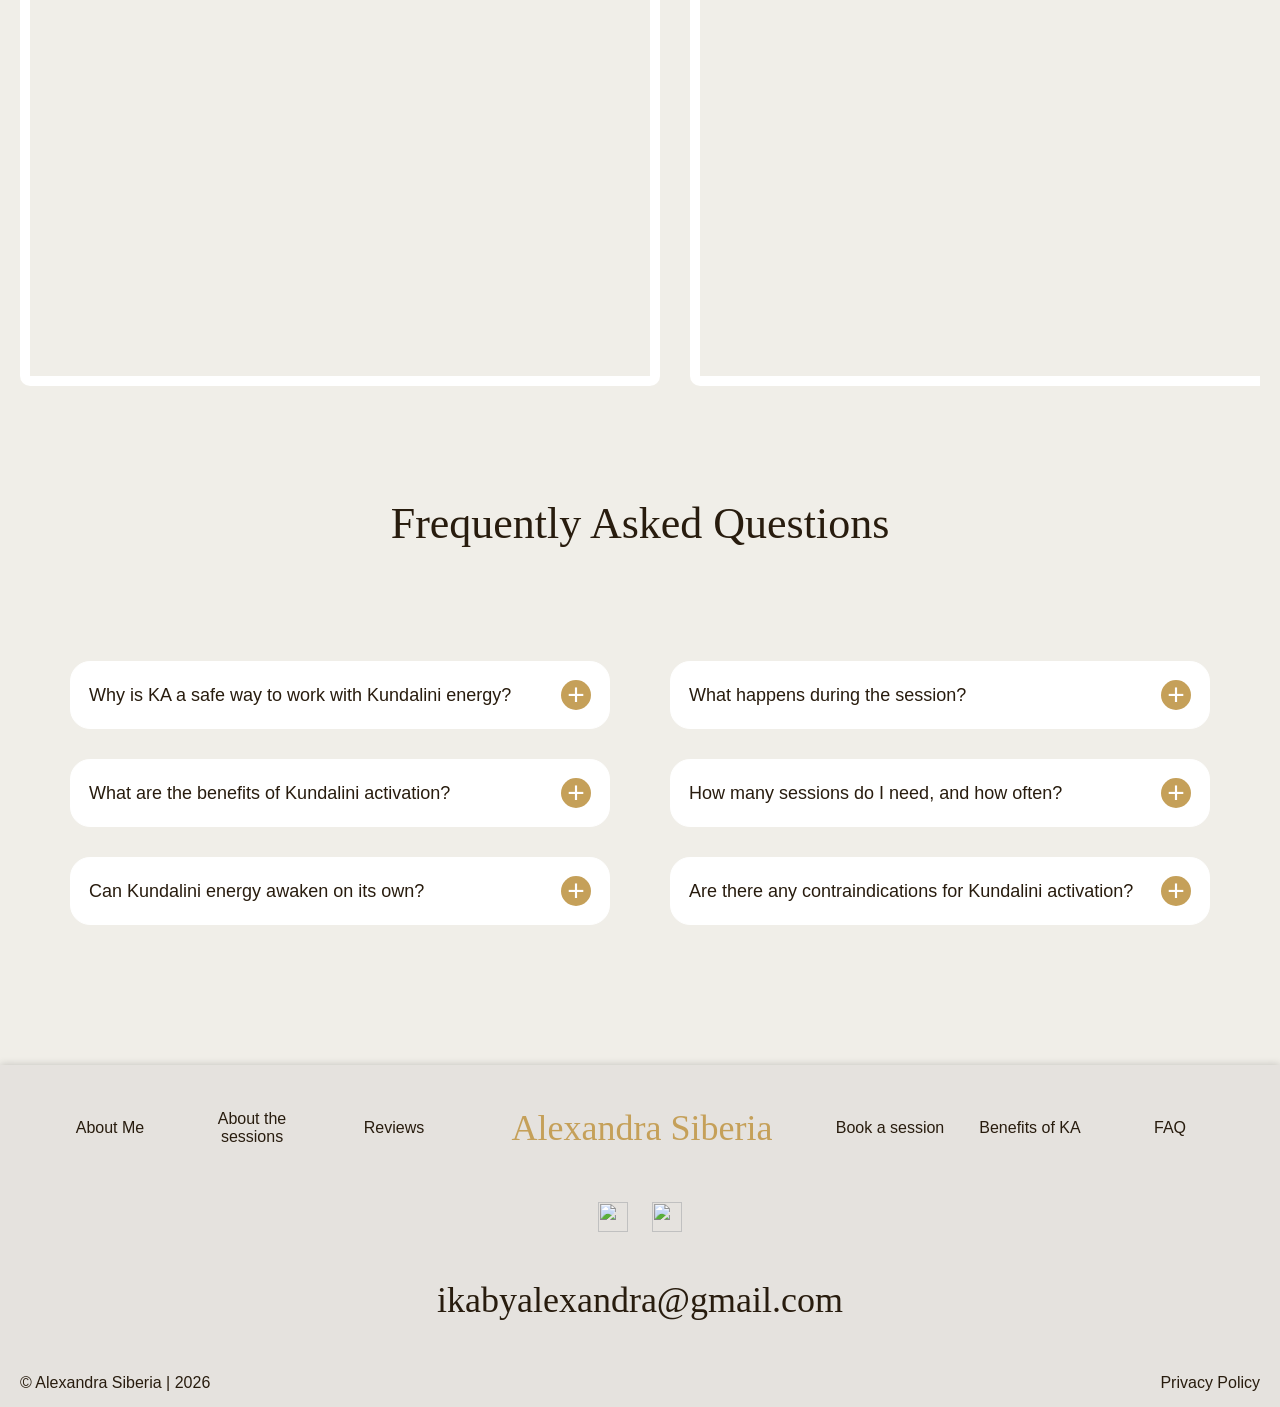
==== commit a834571e: "romoved contact forms" ====
--- a/index.html
+++ b/index.html
@@ -10,39 +10,30 @@
       <meta name="keywords" content=""/>
       <link rel="icon" href="">
       <script src="https://cdnjs.cloudflare.com/ajax/libs/jquery/3.1.1/jquery.min.js"></script>
-      <script>$(function() {
-        $('input[type="tel"]').inputmask({ alias: "phone", "clearIncomplete": true });
-      });</script>
-      <script src="https://cdn.jsdelivr.net/gh/RobinHerbots/Inputmask@3.3.7/dist/inputmask/inputmask.js"></script>
-      <script src="https://cdn.jsdelivr.net/gh/RobinHerbots/Inputmask@3.3.7/dist/inputmask/inputmask.extensions.js"></script>
-      <script src="https://cdn.jsdelivr.net/gh/RobinHerbots/Inputmask@3.3.7/dist/inputmask/inputmask.numeric.extensions.js"></script>
-      <script src="https://cdn.jsdelivr.net/gh/RobinHerbots/Inputmask@3.3.7/dist/inputmask/inputmask.date.extensions.js"></script>
-      <script src="https://cdn.jsdelivr.net/gh/RobinHerbots/Inputmask@3.3.7/dist/inputmask/inputmask.phone.extensions.js"></script>
-      <script src="https://cdn.jsdelivr.net/gh/RobinHerbots/Inputmask@3.3.7/dist/inputmask/jquery.inputmask.js"></script>
-      <script src="https://cdn.jsdelivr.net/gh/RobinHerbots/Inputmask@3.3.7/dist/inputmask/phone-codes/phone.js"></script>
      </head>
     <body>
 
         <div class="topmenurow">
             <div class="flex-container-nav">
-                <div>
+                <div style="min-width: 14.2%;">
                     <a href="#about-me">About Me</a>
                 </div>
-                <div>
+                <div style="min-width: 14.2%;">
                     <a href="#about-the-sessions">About the sessions</a>
                 </div>
-                <div>
+                <div style="min-width: 14.2%;">
                     <a href="#reviews">Reviews</a>
                 </div>
-                <div><a href=""><img style="width:auto;height: 100px;" src="./assets/Logo.svg"></a></div>
-                <div>
-                    <a href="#prices">Pricing</a>
-                </div>
-                <div>
-                    <a href="#benefits">Benefits</a>
-                </div>
-                <div>
-                    <a href="#qna">Questions & Answers</a>
+                <div style="min-width: 14.2%;">
+                    <a href=""><img style="width:auto;height: 100px;" src="./assets/Logo.svg"></a></div>
+                    <div style="min-width: 14.2%;">
+                        <a href="#book-a-session">Book a session</a>
+                </div>
+                <div style="min-width: 14.2%;">
+                    <a href="#benefits">Benefits of KA</a>
+                </div>
+                <div style="min-width: 14.2%;">
+                    <a href="#qna">FAQ</a>
                 </div>
             <!-- <a id="nav1" href="#">Alexandra Siberia</a> -->
             <!-- <a id="nav2" href="#">Alexandra Siberia</a>
@@ -66,13 +57,13 @@
                 </div>
                 <div></div>
                 <div>
-                    <a href="#prices">Pricing</a>
+                    <a href="#book-a-session">Book a session</a>
                 </div>
                 <div>
-                    <a href="#benefits">Benefits</a>
+                    <a href="#benefits">Benefits of KA</a>
                 </div>
                 <div>
-                    <a href="#qna">Questions & Answers</a>
+                    <a href="#qna">FAQ</a>
                 </div>
             </div>
 
@@ -93,7 +84,7 @@
                     <li><a href="#about-me">About Me</a></li>
                     <li><a href="#about-the-sessions">About the sessions</a></li>
                     <li><a href="#reviews">Reviews</a></li>
-                    <li><a href="#prices">Pricing</a></li>
+                    <li><a href="#book-a-session">Book a session</a></li>
                     <li><a href="#benefits">Benefits</a></li>
                     <li><a href="#qna">Questions & Answers</a></li>
                   </ul>
@@ -115,74 +106,97 @@
 
 
         <div class="hero">
-            <h1 class="hero_title">Integrated Kundalini Activation</h1>
+            <h1 class="hero_title">Kundalini Activation</h1>
             <h1 class="hero_title gold_color">with Alexandra Siberia</h1>
             <p class="mobile-button" style="text-align: center;">Transcendental Experience of Pure Consciousness</p>
             <!-- <p style="text-align: center;">Transcendental Experience of Pure Consciousness</p> -->
             <div class="flex-container">
+
                 <div class="circle-with-text">
                     Transcendental Experience of Pure Consciousness
                   </div>
-                  <div></div>
-                  <div class="book"><p>Individual and Group Sessions</p>
-                    <button><a href="#prices">Book a session</a></button>
+                  <div style="width:50%;"></div>
+                  <div class="book"><p style="font-size:18px">Individual and Group Sessions</p>
+                    <button><a href="#book-a-session">Attend a session</a></button>
                   </div>
+
               </div>
 
         </div>
         <img class="image" src="./assets/img1.jpg">
         <div class="divider"></div>
         <div class="book mobile-button1"><p>Individual and Group Sessions</p>
-            <button><a href="#prices">Book a session</a></button>
-          </div>
+            <button><a href="#book-a-session">Attend a session</a></button>
+          </div>
+
+          <div style="height: 40px;"></div>
 
         <div class="container margin">
             <div class="column left"><h2>What is Kundalini Activation?</h2></div>
             <div class="column right">
-                <span class="gold_color">IKA</span> is an ancient healing modality, a powerful form of energy work with the potential to induce transcendental states of awareness and facilitate deep personal transformation.
+                <span class="gold_color">KA</span> is an ancient healing modality, a powerful form of energy work with the potential to induce transcendental states of awareness and facilitate deep personal transformation.
                 <br><br>It is an activation of your Life Force energy. It opens the path to profound awareness, harmony, and wholeness.
             </div>
           </div>
+          <!-- <div class="divider"></div> -->
 
           <div class="container margin">
             <div class="column1 left box">
                 <h2>How Does It Work?</h2>
                 I hold individual and group sessions both online and offline, during which you immerse yourself in a state of deep relaxation.
             </div>
-            <div class="column1 right box1">
+            <div class="column1 right box1 boxdedign">
                 The energy and consciousness of higher dimensions, transmitted during the session, begin to align and awaken your own Kundalini energy, activating your dormant potential and initiating your inner self-healing mechanism.
-                <br><br>During the activation process, energy blockages are removed, 
+                <br><img class="animate" src="assets/circles-svgrepo-com.svg" style="width: 40px;height: 40px;margin: 20px;"><br>
+                During the activation process, energy blockages are removed, 
                 and the life force within you is awakened.
             </div>
           </div>
 
-          <div class="content">
+          <div class="content expbox">
             <h3 style="color: rgb(40, 28, 14);">No prior experienceis required.</h3>
             <h3 class="gold_color">All you need is an openness to embrace a new experience.</h3>
-            <button  id="about-me"><a href="#prices">Book a session</a></button>
-          </div>
-
-          <div class="container margin">
+            <button><a href="#book-a-session">Book a session</a></button>
+          </div>
+
+          <div class="container margin" id="about-me">
             <div class="column2 left">
-                <h2>Why Choose Me?</h2>
-                <p>My name is Alexandra, and I am an <span class="gold_color">Integrated Kundalini Activation</span> facilitator.</p>
-                <p>I began my healing and spiritual journey in 2015, dedicating my life to supporting others through a holistic and well-rounded approach to human well-being. By integrating a strong foundation in traditional education with training in energy work and somatic psychology, I effectively address the interconnected needs of the mind, body, and spirit. In 2022, I experienced a spontaneous awakening of Kundalini energy, which I have consciously embodied and lived with ever since, deepening my understanding and personal experience with this profound energy. I</p>
-                <ul>
-                    <li>Earned a Bachelor's degree in Cognitive and Behavioral Neuroscience from the University of California San Diego.</li>
-                    <li>Currently pursuing my Master's degree in psychology and working towards my psychotherapy license. I regularly see clients and facilitate group therapy.</li>
-                    <li>Completed 8-month certification training in Somatic Psychology.</li>
-                    <li>Have 10 years of meditation, energy work, spiritual practices, and personal therapy experience.</li>
-
-                </ul>
+                <h2>About me</h2>
+                <p>My name is Alexandra.</p>
+                <p align="justify">My healing and spiritual journey began in 2015. Since then, I have dedicated my life to supporting others through a holistic and well-rounded approach to human well-being. I have over 10 years of consistent meditation, energy work, spiritual practices, and personal therapy experience.
+                    <br><br>With a Bachelor's degree in Cognitive and Behavioral Neuroscience from the University of California, San Diego, I have now also received a Master's degree in psychology.
+                    <br><br>By integrating a strong foundation in traditional education with training in energy work and somatic practices, empowered by the spiritual gifts developed along the way, I am here to help you address the interconnected needs of the mind, body, and spirit.
+                    <br><br>In 2022, after a traumatic event, I experienced a spontaneous awakening of Kundalini energy, which I have consciously embodied and lived with ever since, deepening my understanding and personal experience with this profound energy. I highly value people's trust in me and this work, and it's an honor for me to hold space for you to remember your true divine essence. It's time for us to remember our truth, so we can create a beautiful world for future generations.
+                </p>
+                <div class="list_icons"><img class="list_numbers1" src="./assets/seed-of-life.png">
+                    <p style="margin: 5px 0 5px 0;">
+                        Earned a Bachelor's degree in Cognitive and Behavioral Neuroscience from the University of California San Diego.
+                    </p>
+                </div>
+                <div class="list_icons"><img class="list_numbers1" src="./assets/seed-of-life.png">
+                    <p style="margin: 5px 0 5px 0;">
+                        Currently pursuing my Master's degree in psychology.                    </p>
+                </div>
+                <div class="list_icons"><img class="list_numbers1" src="./assets/seed-of-life.png">
+                    <p style="margin: 5px 0 5px 0;">
+                        Completed 8-month certification training in Somatic Psychology.
+                    </p>
+                </div>
+                <div class="list_icons"><img class="list_numbers1" src="./assets/seed-of-life.png">
+                    <p style="margin: 5px 0 5px 0;">
+                        Have 10 years of meditation, energy work, spiritual practices, and personal therapy experience.
+                    </p>
+                </div>
+
             </div>
             <div class="column2 right" style="align-content: center;">
                 <img class="image1" src="./assets/img2.jpg">
             </div>
           </div>
 
-          <div class="divider" id="about-the-sessions"></div>
-          <h2 class="center">What happens during the session?</h2>
-          <div class="container margin1">
+          <!-- <div class="divider"></div> -->
+          <h2 class="center" id="about-the-sessions">What happens during the session?</h2>
+          <div class="container margin1" style="margin-bottom: 0 !important;">
             <div class="column1 left" style="align-content: baseline;">
                 <div class="list_icons"><p class="list_numbers">*</p>
                     <p>Before the session, it's important to complete some preparation. You can find it in the event description when you sign up.</p>
@@ -207,7 +221,7 @@
                     </div>
                 <div class="list_icons"><p class="list_numbers">6</p>
                     <p>
-                        You will remain conscious throughout the session, although your mind may occasionally shift into a meditative state.
+                        You will remain conscious and present throughout the session, although your mind may occasionally shift into a meditative state.
                     </p>
                 </div>
                 <div class="list_icons"><p class="list_numbers">7</p>
@@ -220,65 +234,40 @@
                         The full session duration is 2 hours (including an introduction, one-hour energy transmission, and a sharing circle).
                     </p>
                 </div>
-                <button style="margin-top: 20px;text-align: center;"><a href="#prices">Book a session</a></button>
-            </div>
-          </div>
+            </div>
+          </div>
+            <div class="center">
+                <button style="margin-top: 20px;text-align: center;"><a href="#book-a-session">Book a session</a></button>
+            </div>
+
 
           <div class="container margin" id="about-me">
             <div class="column2 left" style="text-align: center">
-                <h2>To discover more about <span class="gold_color">Integrated Kundalini Activation</span> energy transmissions, watch the video.</h2>
+                <h2>To discover more about <span class="gold_color">Kundalini Activation</span> energy transmissions, watch the video.</h2>
             </div>
             <div class="column2 right vid">
                 <div class="image2">
-                <iframe width="260" height="470"
-                src="https://www.youtube.com/embed/<Shorts_video_code>"
+
+
+
+                    <video width="260" height="460" controls>
+                        <source src="assets/IMG_4274.MOV" type="video/mp4">
+                      </video>
+
+                <!-- <iframe width="260" height="470"
+                src="https://www.youtube.com/embed/7HF1YmoVcnc"
                 title="YouTube video player"
                 frameborder="0"
                 allow="accelerometer; autoplay; clipboard-write; encrypted-media; gyroscope; picture-in-picture; web-share"
-                allowfullscreen></iframe></div>
-            </div>
-          </div>
-
-          <!-- <div class="youtube_shorts">
-            <div class="mobile1">
-                <iframe width="315" height="560"
-                src="https://www.youtube.com/embed/pL0jdRy7fHI"
-                title="YouTube video player"
-                frameborder="0"
-                allow="accelerometer; autoplay; clipboard-write; encrypted-media; gyroscope; picture-in-picture; web-share"
-                allowfullscreen></iframe>
-            </div>
-            <div class="mobile2">
-                <iframe width="315" height="560"
-                src="https://www.youtube.com/embed/ACfuzCbZ594"
-                title="YouTube video player"
-                frameborder="0"
-                allow="accelerometer; autoplay; clipboard-write; encrypted-media; gyroscope; picture-in-picture; web-share"
-                allowfullscreen></iframe>
-            </div>
-
-            <div class="mobile3">
-                <iframe width="315" height="560"
-                src="https://www.youtube.com/embed/PflLZk2YwDY"
-                title="YouTube video player"
-                frameborder="0"
-                allow="accelerometer; autoplay; clipboard-write; encrypted-media; gyroscope; picture-in-picture; web-share"
-                allowfullscreen></iframe>
-            </div>
-
-            <div class="mobile4">
-                <iframe width="315" height="560"
-                src="https://www.youtube.com/embed/uS4SZVDJD3w"
-                title="YouTube video player"
-                frameborder="0"
-                allow="accelerometer; autoplay; clipboard-write; encrypted-media; gyroscope; picture-in-picture; web-share"
-                allowfullscreen></iframe>
-            </div>
-        </div> -->
+                allowfullscreen></iframe> -->
+                </div>
+            </div>
+          </div>
+
 
         <div class="youtube_shorts">
                 <div class="carousel">
-                    <div class="carousel-item">
+                    <div class="carousel-item image2">
                         <iframe width="260" height="470"
                         src="https://www.youtube.com/embed/pL0jdRy7fHI"
                         title="YouTube video player"
@@ -286,7 +275,7 @@
                         allow="accelerometer; autoplay; clipboard-write; encrypted-media; gyroscope; picture-in-picture; web-share"
                         allowfullscreen></iframe>
                     </div>
-                    <div class="carousel-item">
+                    <div class="carousel-item image2">
                         <iframe width="260" height="470"
                         src="https://www.youtube.com/embed/ACfuzCbZ594"
                         title="YouTube video player"
@@ -294,7 +283,7 @@
                         allow="accelerometer; autoplay; clipboard-write; encrypted-media; gyroscope; picture-in-picture; web-share"
                         allowfullscreen></iframe>
                     </div>
-                    <div class="carousel-item">
+                    <div class="carousel-item image2">
                         <iframe width="260" height="470"
                         src="https://www.youtube.com/embed/PflLZk2YwDY"
                         title="YouTube video player"
@@ -302,7 +291,7 @@
                         allow="accelerometer; autoplay; clipboard-write; encrypted-media; gyroscope; picture-in-picture; web-share"
                         allowfullscreen></iframe>                        
                     </div>
-                    <div class="carousel-item">
+                    <div class="carousel-item image2">
                         <iframe width="260" height="470"
                         src="https://www.youtube.com/embed/uS4SZVDJD3w"
                         title="YouTube video player"
@@ -318,21 +307,21 @@
 
         <div class="container margin">
             <div class="column1 left box1">
-                <h2 class="margin2"><spna class="gold_color">IKA</spna> energy transmission is a safe way of working with Kundalini energy.</h2>
-            </div>
-            <div class="column1 right box2" style="align-items: center;">
-                <p class="margin2"><b>It is safe because <span class="gold_color">IKA</span> is not a forceful method, which is different from breathwork or movement. <span class="gold_color">IKA</span> is a path of surrender, not a path of will.</b><br>
-                During the session, facilitator holds a specific frequency. Your Kundalini energy starts to attune to that frequency. No foreign energy is introduced into your system. This method is unique and differs from the common practices you may encounter online.</p>
-            </div>
-          </div>
-
-
-        <div class="divider" id="benefits"></div>
-        <h2 class="center">Benefits of Kundalini Activation</h2>
-        <div class="container margin text_center">
-            <div class="column left" style="align-content: center;">
-                <img class="image1" src="./assets/img3.jpg">
-                <button style="margin-top: 10px;"><a href="#prices">Book a session</a></button>
+                <h2 style="font-size: 40px;" class="margin2"><spna class="gold_color">KA</spna> energy transmission is a safe way of working with Kundalini energy.</h2>
+            </div>
+            <div class="column1 right box2" style="align-items: center;padding-top: 40px;">
+                <p class="margin2"><b>It is safe because <span class="gold_color">KA</span> is not a forceful method, which is different from breathwork or movement. <span class="gold_color">KA</span> is a path of surrender, not a path of will.</b><br>
+                <br>During the session, facilitator holds a specific frequency. Your Kundalini energy starts to attune to that frequency. No foreign energy is introduced into your system. This method is unique and differs from the common practices you may encounter online.</p>
+            </div>
+          </div>
+
+
+        <!-- <div class="divider"></div> -->
+        <h2 class="center" id="benefits">Benefits of Kundalini Activation</h2>
+        <div style="margin-top:20px" class="container margin text_center">
+            <div class="column left" style="align-self: center;justify-items: center;">
+                <img class="image1" src="./assets/img3.jpg"><br>
+                <button style="margin-top: 10px;text-align: center;"><a href="#book-a-session">Book a session</a></button>
             </div>
             <div class="column right">
                 <h3>Increased levels of awareness:</h3>
@@ -344,29 +333,29 @@
                 <h3>Physical and Emotional Healing:</h3>
                 <p>Circulation of vital life force energy that underlies and regulates digestion, blood circulation, cell growth, nervous system regulation, and much more.</p>
                 <h3>Inner Harmony:</h3>
-                <p id="prices">Letting go of conditioning and beliefs that weigh you down and hold you back. Feeling connected to your true self, tuning into your body's natural rhythms, and gaining clarity that you are on the right path. A common effect of Kundalini activation is heart opening, which allows you to gain confidence, love, and appreciation for yourself.</p>
-
-            </div>
-          </div>
-
-          <h2 class="center">Book a session</h2>
+                <p>Letting go of conditioning and beliefs that weigh you down and hold you back. Feeling connected to your true self, tuning into your body's natural rhythms, and gaining clarity that you are on the right path. A common effect of Kundalini activation is heart opening, which allows you to gain confidence, love, and appreciation for yourself.</p>
+
+            </div>
+          </div>
+
+          <h2 class="center" id="book-a-session">Book a session</h2>
           <div class="container" style="margin: 0 50px">
-            <div style="background: url(./assets/bg1.jpg);background-size: auto 100%; background-position: left;" class="column3 left box2">
-                <h3>Group Online</h3>
+            <div style="background: url(./assets/bg1.jpg);background-size: 100% auto; background-position: left;" class="column3 left box2">
+                <h3>Group Sessions</h3>
                 <div style="margin-top:auto">
-                    <p>2 hours</p><p><b>$38 - $62</b></p><button><a href="https://IKAONLINE.eventbrite.com">Book Now</a></button>
-                </div>
-            </div>
-            <div class="column3 center box2">
+                    <p>2 hours</p><button><a href="https://events.humanitix.com/host/alexandra">Book Now</a></button>
+                </div>
+            </div>
+            <!-- <div class="column3 center box2">
                 <h3>Group In-person</h3>
                 <div style="margin-top:auto">
-                    <p>2 hours</p><p><b>$39 - $62</b></p><button><a href="https://IKA.eventbrite.com">Book Now</a></button>
-                </div>
-            </div>
+                    <p>2 hours</p><p><b>$39 - $62</b></p><button><a href="https://www.eventbrite.com/o/alexandra-72086164483?fbclid=IwY2xjawJP2d5leHRuA2FlbQIxMAABHehjYTWTPy6XgeEohJEfNouReS6qxNZfp8tGHjb2PQveQyf8gQZPTU0_nw_aem_NnkRMhpA618sytEjP8uRPw">Book Now</a></button>
+                </div>
+            </div> -->
             <div style="background-color: #c5a059;" class="column3 right box2">
                 <h3 style="margin-bottom: 15px;color:white">Individual session</h3>
                 <div style="margin-top:auto">
-                    <p style="color:white">2 hours</p><p style="color:white"><b>$200</b></p><button class="gold_color" style="background-color: white;" id="btnOpenForm">Book Now</button>
+                    <p style="color:white">2 hours</p><p style="color:white">Book via email</p><p style="color:white;font-size:20px">ikabyalexandra@gmail.com</p>
                 </div>
             </div>
           </div>
@@ -379,42 +368,22 @@
 
         </div>
 
-          <!-- <div class="divider"></div>
-          <div class="youtube_shorts">
-            <div class="mobile1">
-                <iframe width="300" height="540"
-                src="https://www.youtube.com/embed/ShmkDtu0rRM"
-                title="YouTube video player"
-                frameborder="0"
-                allow="accelerometer; autoplay; clipboard-write; encrypted-media; gyroscope; picture-in-picture; web-share"
-                allowfullscreen></iframe>
-            </div>
-            <div class="mobile2">
-                <iframe width="300" height="540"
-                src="https://www.youtube.com/embed/5SmSASCidII"
-                title="YouTube video player"
-                frameborder="0"
-                allow="accelerometer; autoplay; clipboard-write; encrypted-media; gyroscope; picture-in-picture; web-share"
-                allowfullscreen></iframe>
-            </div>
-
-            <div class="mobile3">
-                <iframe width="300" height="540"
-                src="https://www.youtube.com/embed/J5sJ5HtXcFc"
-                title="YouTube video player"
-                frameborder="0"
-                allow="accelerometer; autoplay; clipboard-write; encrypted-media; gyroscope; picture-in-picture; web-share"
-                allowfullscreen></iframe>
-            </div>
-        </div> -->
-
-
-        <div class="divider" id="reviews"></div>
-        <h2 class="center">Reviews</h2>
+
+
+        <!-- <div class="divider"></div> -->
+        <h2 class="center" id="reviews">Reviews</h2>
 
         <div class="youtube_shorts">
             <div class="carousel">
-                <div class="carousel-item">
+                <div class="carousel-item image2">
+                    <iframe width="260" height="470"
+                    src="https://www.youtube.com/embed/7HF1YmoVcnc"
+                    title="YouTube video player"
+                    frameborder="0"
+                    allow="accelerometer; autoplay; clipboard-write; encrypted-media; gyroscope; picture-in-picture; web-share"
+                    allowfullscreen></iframe>
+                </div>
+                <div class="carousel-item image2">
                     <iframe width="260" height="470"
                     src="https://www.youtube.com/embed/ShmkDtu0rRM"
                     title="YouTube video player"
@@ -422,7 +391,7 @@
                     allow="accelerometer; autoplay; clipboard-write; encrypted-media; gyroscope; picture-in-picture; web-share"
                     allowfullscreen></iframe>
                 </div>
-                <div class="carousel-item">
+                <div class="carousel-item image2">
                     <iframe width="260" height="470"
                     src="https://www.youtube.com/embed/5SmSASCidII"
                     title="YouTube video player"
@@ -430,7 +399,7 @@
                     allow="accelerometer; autoplay; clipboard-write; encrypted-media; gyroscope; picture-in-picture; web-share"
                     allowfullscreen></iframe>
                 </div>
-                <div class="carousel-item">
+                <div class="carousel-item image2">
                     <iframe width="260" height="470"
                     src="https://www.youtube.com/embed/J5sJ5HtXcFc"
                     title="YouTube video player"
@@ -444,20 +413,157 @@
 
 
 
-          <div class="divider" id="qna"></div>
-          <h2 class="center">Frequently Asked Questions</h2>
+
+
+        <section class="testimonials">
+            <div class="testimonials-control left">
+                <img src="assets/left.png" style="width: 30px;height: 30px;" id="testimonials-l">
+            </div>  
+                <div class="testimonials-control right">
+                    <img src="assets/right.png" style="width: 30px;height: 30px;" id="testimonials-r">
+              </div>
+  
+            <div>
+              <ul id="testimonials-ul">
+                <li>
+                    <p>
+                        &#171; 
+                        I have participated four times now and I can only say that I am so pleased with each session. I had never heard of KA before but attending that first session has been one of the best decisions I made. Sasha creates such a safe space where people can feel free to experience the activation of energy and express it through movement without judgement. This has been a healing experience that gets better each time I attend. I can only be grateful for such opportunity which has allowed me to feel and honor my own kundalini and befriend likeminded people in a safe environment. 
+                        &#187;
+                    </p>
+                </li>
+                <li>
+                    <p>
+                        &#171; 
+                        The video may make you feel vulnerable and that's okay as we tend to fear what's hard explain with logical brain. But I'd like to reassure you that work/healing will come from within and not the facilitator. Your body and soul are the healers. All is solely based on your willingness to surrender and letting go of control. If you feel the calling/curioucity/response in your body I suggest you try. In the worst-case scenario you satisfy your curiosity and in the best case go through a profound experience of ever-expanding consciousness as it is been happening with me. Forever grateful, Sasha! 
+                        &#187;
+                    </p>
+                </li>
+                <li>
+                    <p>
+                        &#171; 
+                        I went into my first KA session with an open mind and low expectations, thinking it would be a worthwhile experience even if I didn't achieve the high levels of activation as seen in the videos on Alexandra's Instagram. She explained the process and set the mood with incense and music. As soon as the activation began I was surprised at how quickly I could feel my own life energy rising up. It felt like my nerves were vibrating in my face and hands. When Alexandra touched me, I felt the energy move through my body in response. You would have to experience it for yourself to fully understand. I will be attending future sessions and highly recommend others to try KA if they are interested in trying any sort of energy work. 
+                        &#187;
+                    </p>
+                </li>
+                <li>
+                    <p>
+                        &#171; 
+                        My KA sessions with Sasha have been fascinating! The space she invites me into allows my body to express ways of releasing blockages and patterns that other modalities and practices don't address. Activating my kundalini energy effortlessly and powerfully unwinds my physical, emotional and energetic bodies. I have experience profound levels of freedom, joy, grief, and sensuality that feel safe and appropriate for me to experience in a group setting. It's really a full spectrum ride that I look forward to experiencing in future sessions to come! Whether inside or out, Sasha provides a space for me to let go, expand and heal on every level. I always leave feeling blissed out and excited to see how my life and healing will continue to unfold in the weeks to come after each session. I highly recommend experiencing it for yourself! 
+                        &#187;
+                    </p>
+                </li>
+                <li>
+                    <p>
+                        &#171; 
+                        Alex, I want to thank you for an amazing exprerience I had during my Kundalini session with you. I can say It was a trip into unknown. I was wondering how it is going to be, what am I going to feel...Am I going to feel anything at all? And to be honest it exceeded all of my expectations. I just had to let go and real magic happened. I could feel energy flow through my body in waves from my toes to the finger tips. I felt so relieved and powerful. It was pretty cool feeling, something I hadnt experienced before, even though I had it inside of me. What you do is a true magic . I cant wait to experience this again and let even more energy flow! 
+                        &#187;
+                    </p>
+                </li>
+                <li>
+                    <p>
+                        &#171; 
+                        Sasha, I want to thank you for showing me the magic of my Kundalini. It truly changed so much - it helped me to answer the fundamental questions I had and find something special within.
+                        It's like you revealed a new world to me. I am incredibly grateful. 
+                        &#187;
+                    </p>
+                </li>
+                <li>
+                    <p>
+                        &#171; 
+                        Sasha, I thank you from the bottom of my heart.
+                        This is what I needed
+                        I keep working with the energy
+                        I feel high, especially today
+                        I feel that the energy has awakened, it is spreading throughout my body, throughout my chest.
+                        Goosebumps, bliss
+                        I am writing this and I am in tears.
+                        Thank you! 
+                        &#187;
+                    </p>
+                </li>
+                <li>
+                    <p>
+                        &#171; 
+                        I feel high... it's intense.
+                        There is only love in my heart. It spreads across my chest, shoulders, arms, pelvis, and hips.
+                        It runs in waves, oscillating and removing blockages from my body.
+                        There is gratitude, clarity, and confidence in my head. There is no fear, no judgment, or assessment.
+                        If I suddenly felt like this out of nowhere, I would definitely think that I was on drugs. 
+                        &#187;
+                    </p>
+                </li>
+                <li>
+                    <p>
+                        &#171; 
+                        I feel more like myself again.
+                        I decided I'm giving my job 1 week notice tomorrow.
+                        I feel more connected to my spirit
+                        and motivated to cut the things out that disconnect me from the life I'm calling in. 
+                        &#187;
+                    </p>
+                </li>
+
+              </ul>
+            </div>
+          </section>
+
+
+
+          <div class="youtube_shorts1">
+            <div class="carousel">
+                <div class="carousel-item image2">
+                    <iframe width="620" height="415"
+                    src="https://www.youtube.com/embed/grLG65yJEgM"
+                    title="YouTube video player"
+                    frameborder="0"
+                    allow="accelerometer; autoplay; clipboard-write; encrypted-media; gyroscope; picture-in-picture; web-share"
+                    allowfullscreen></iframe>
+                </div>
+                <div class="carousel-item image2">
+                    <iframe width="620" height="415"
+                    src="https://www.youtube.com/embed/Meb-_hUjTd4"
+                    title="YouTube video player"
+                    frameborder="0"
+                    allow="accelerometer; autoplay; clipboard-write; encrypted-media; gyroscope; picture-in-picture; web-share"
+                    allowfullscreen></iframe>
+                </div>        
+            </div>
+        </div>  
+
+          <div class="desktop">
+                    <div class="image2"><iframe width="320" height="215"
+                    src="https://www.youtube.com/embed/grLG65yJEgM"
+                    title="YouTube video player"
+                    frameborder="0"
+                    allow="accelerometer; autoplay; clipboard-write; encrypted-media; gyroscope; picture-in-picture; web-share"
+                    allowfullscreen></iframe></div>
+                    <div class="image2" style="margin-top: 20px;"><iframe width="320" height="215"
+                    src="https://www.youtube.com/embed/Meb-_hUjTd4"
+                    title="YouTube video player"
+                    frameborder="0"
+                    allow="accelerometer; autoplay; clipboard-write; encrypted-media; gyroscope; picture-in-picture; web-share"
+                    allowfullscreen></iframe></div>
+        </div>  
+
+
+
+
+
+          <div class="divider"></div>
+          <h2 class="center" id="qna">Frequently Asked Questions</h2>
           <div class="container margin">
-              <div class="column1 left padding_20" style="align-content: baseline">
+              <div class="column1 left padding_20 faq-bottom" style="align-content: baseline">
                 <div class="accordion">
                     <dl>
                       <dt>
                         <a href="#accordion1" aria-expanded="false" aria-controls="accordion1" class="accordion-title accordionTitle js-accordionTrigger">
-                            Why is IKA a safe way to work with Kundalini energy?
+                            Why is KA a safe way to work with Kundalini energy?
                         </a>
                       </dt>
                       <dd class="accordion-content accordionItem is-collapsed" id="accordion1" aria-hidden="true">
                         <p>
-                            IKA is a non-forceful method of working with Kundalini energy.  It’s a path of surrender. There is no excessive force applied to the individual, manipulating or accelerating the process. The facilitator and participants fully surrender to the ever-knowing energy of the Source. This energy knows exactly what you need. It’s beyond the limitations of the human mind. It’s unconditional love flowing through your body. The process might be intense for some, but it means you are ready for it. If the person is not ready, the process will pass unnoticed - they might even say, "I didn’t feel anything."
+                            KA is a non-forceful method of working with Kundalini energy.  It’s a path of surrender. There is no excessive force applied to the individual, manipulating or accelerating the process. The facilitator and participants fully surrender to the ever-knowing energy of the Source. This energy knows exactly what you need. It’s beyond the limitations of the human mind. It’s unconditional love flowing through your body. The process might be intense for some, but it means you are ready for it. If the person is not ready, the process will pass unnoticed - they might even say, "I didn’t feel anything."
                         </p>
                     </dd>
                       <div class="border_divider"></div>
@@ -475,20 +581,20 @@
                       <div class="border_divider"></div>
                       <dt>
                         <a href="#accordion1" aria-expanded="false" aria-controls="accordion1" class="accordion-title accordionTitle js-accordionTrigger">
-                            Can Kundalini energy awaken on its own? After events or spontaneously?
+                            Can Kundalini energy awaken on its own?
                         </a>
                       </dt>
                       <dd class="accordion-content accordionItem is-collapsed" id="accordion1" aria-hidden="true">
                         <p>
-                            Yes, it’s a life force energy. Kundalini awakening is a natural human process. Many things can foster Kundalini awakening, for example, complete devotion to a deity, sex, or traumatic events. It can also happen spontaneously.
+                            Yes. Kundalini awakening is a natural human process. Many things can foster Kundalini awakening, for example, complete devotion to a deity, sex, or traumatic events. It can also happen spontaneously.
                         </p>
                     </dd>
-                      <div class="border_divider"></div>
+                      <div class="border_divider faq-divider"></div>
 
                     </dl>
                   </div>
                       </div>
-              <div class="column1 right padding_20"  style="align-content: baseline">
+              <div class="column1 right padding_20 faq-top"  style="align-content: baseline">
                 <div class="accordion">
                     <dl>
                       <dt>
@@ -523,9 +629,9 @@
                       </dt>
                       <dd class="accordion-content accordionItem is-collapsed" id="accordion3" aria-hidden="true">
                         <p><ul>
-                            <li>IKA is not recommended and is not safe for those prone to mania, delusion, or psychosis.</li>
-                            <li>IKA is not recommended and is not safe for people with epilepsy.</li>
-                            <li>IKA is not recommended for pregnant and post-natal women to avoid any risks due to the possible intensity of the practice.</li>
+                            <li>KA is not recommended and is not safe for those prone to mania, delusion, or psychosis.</li>
+                            <li>KA is not recommended and is not safe for people with epilepsy.</li>
+                            <li>KA is not recommended for pregnant and post-natal women to avoid any risks due to the possible intensity of the practice.</li>
                             <li>If you are post-surgical, you affirm that you have your physician's approval to participate.</li>
                             <li>Age under 18 years old</li>
                         </ul>
@@ -541,48 +647,26 @@
             </div>
   
 
-            <h2 class="center">Sign Up for a Kundalini Activation Session Now!</h2>
-            <div class="container margin text_center">
-                <div class="flex-container-nav" style="width: 100%;padding: 3px;">
-                    <div class="form-group">
-                        <input type="text" name="name" class="form-control" placeholder="Name" required="required"/>
-                      </div>
-                      <div class="form-group">
-                        <input class="form-control" name="email" type="email" placeholder="Email" required="required"/>
-                      </div>
-                      <div class="form-group">
-                        <input class="form-control" name="phone" type="tel" placeholder="WhatsApp Number" required="required">
-                      </div>
-                      <div class="form-group">
-                      <input type="checkbox" id="privacy" name="privacy" required="required">
-                        <label for="privacy">I agree to the <a class="gold_color" href="privacypolicy.html">Privacy Policy</a></label></div>
-                      <button>Submit</button>
-                </div>
-            </div>
-
-
-
-
             <div class="footermenurow">
                 <div class="flex-container-footer">
-                    <div>
+                    <div style="min-width: 10%;">
                         <a href="#about-me">About Me</a>
                     </div>
-                    <div>
+                    <div style="min-width: 10%;">
                         <a href="#about-the-sessions">About the sessions</a>
                     </div>
-                    <div>
+                    <div style="min-width: 10%;">
                         <a href="#reviews">Reviews</a>
                     </div>
-                    <div><h3 style="color:#c5a059;line-height: 35px;">Alexandra Siberia</h3></div>
-                    <div>
-                        <a href="#prices">Pricing</a>
-                    </div>
-                    <div>
-                        <a href="#benefits">Benefits</a>
-                    </div>
-                    <div>
-                        <a href="#qna">Questions & Answers</a>
+                    <div style="min-width: 28%;"><h3 style="color:#c5a059;line-height: 35px;">Alexandra Siberia</h3></div>
+                    <div style="min-width: 10%;">
+                        <a href="#book-a-session">Book a session</a>
+                    </div>
+                    <div style="min-width: 10%;">
+                        <a href="#benefits">Benefits of KA</a>
+                    </div>
+                    <div style="min-width: 10%;">
+                        <a href="#qna">FAQ</a>
                     </div>
                     </div>
 
@@ -599,13 +683,13 @@
                             <a href="#reviews">Reviews</a>
                         </div>
                         <div>
-                            <a href="#prices">Pricing</a>
+                            <a href="#book-a-session">Book a session</a>
                         </div>
                         <div>
-                            <a href="#benefits">Benefits</a>
+                            <a href="#benefits">Benefits of KA</a>
                         </div>
                         <div>
-                            <a href="#qna">Questions & Answers</a>
+                            <a href="#qna">FAQ</a>
                         </div>
                         </div>
     
@@ -613,7 +697,7 @@
 
                     <a target="_blank" itemprop="url" href="https://www.facebook.com/Q000777"><img src="./assets/facebook.png" class="image_footer" style="width:30px;margin:10px"></a>
                     <a target="_blank" itemprop="url" href="https://www.instagram.com/kundalini_serpent/"><img src="./assets/instagram.png" class="image_footer" style="width:30px;margin:10px"></a>
-                    <h3 class="font_email">Ikabyalexandra@gmail.com</h3>
+                    <h3 class="font_email">ikabyalexandra@gmail.com</h3>
                     <!-- <div style="text-align: center;font-size:16px; padding-bottom: 20px;">
                       <p style="font-size:16px">&copy; Alexandra Siberia | <script>document.write(new Date().getFullYear())</script></p>
                     </div> -->
@@ -621,59 +705,19 @@
 
                     <div class="nav">
                         <p style="font-size:16px;margin:0">&copy; Alexandra Siberia | <script>document.write(new Date().getFullYear())</script></p>
-                        <a href="">Privacy Policy</a>
-                    </div>
-
-                </div>
-
-
-
-
-
-
-
-
-<div class="form-popup-bg">
-  <div class="form-container" style="text-align: center;">
-    <button id="btnCloseForm" class="close-button">X</button>
-    <h1>Book a session</h1>
-    <p>Please type your name and phone number.</p>
-    <form action="contact_mail.php" method="post">
-    <!-- <form id="contactForm"> -->
-      <div class="form-group">
-        <input type="text" id="userName" name="userName" class="form-control" placeholder="Name" required="required"/>
-      </div>
-      <div class="form-group">
-        <input class="form-control" id="userEmail" name="userEmail" type="email" placeholder="Email" required="required"/>
-      </div>
-      <div class="form-group">
-        <input class="form-control" id="subject" name="subject" type="tel" placeholder="WhatsApp Number" required="required">
-      </div>
-      <div class="form-group">
-        <textarea class="form-control" id="contentmsg" name="contentmsg" disabled>I would like to learn more information and book an individual session.</textarea>
-      </div>
-      <div class="form-group"><br>
-      <input type="checkbox" id="privacy" name="privacy" required="required">
-        <label for="privacy">I agree to the <a class="gold_color" href="privacypolicy.html">Privacy Policy</a></label></div><br><br>
-      <button type="submit">Submit</button>
-    </form>
-  </div>
-</div>
+                        <a href="privacypolicy.html">Privacy Policy</a>
+                    </div>
+
+                </div>
+
+
+
+
+
+
+
 
 <script src="./script.js"></script>
-<!-- <script>
-    document.getElementById("contactForm").addEventListener("submit", async function (event) {
-        event.preventDefault();
-        let formData = new FormData(this);
-
-        let response = await fetch("api/contact.php", {
-            method: "POST",
-            body: formData
-        });
-
-        let result = await response.json();
-        document.getElementById("response").innerText = result.message;
-    });
-</script> -->
+<script src="./carousel.js"></script>
 </body>
 </html>
--- a/style.css
+++ b/style.css
@@ -25,7 +25,7 @@
   }
   
   body {
-      margin:0;
+      margin:70px 0 0 0;
       font-family: 'OpenSans', Arial, sans-serif;
       color: #1c3127;
       /* background:rgb(252,243,229); */
@@ -107,7 +107,7 @@
     }
 }
     p {
-    font-size: 18px;
+    font-size: 17px;
     color: rgb(40, 28, 14);
 
 }
@@ -120,7 +120,7 @@
 h2 {
     margin-top: 0 !important;
     font-family: 'Georgia', serif;
-    font-size: 50px;
+    font-size: 44px;
     font-weight: 400;
     color: rgb(40, 28, 14);
     line-height: 55px;
@@ -162,7 +162,7 @@
 }
 .flex-container {
     display: flex;
-    justify-content: space-between;
+    justify-content: center;
     margin: 40px 0 0 0;
     width: 100%;
   }
@@ -172,7 +172,7 @@
     justify-content: space-between;
     height: 100%;
     align-items: center;
-    padding: 0 40px;
+    padding: 0 50px;
   }
   .flex-container-footer {
     display: flex;
@@ -237,12 +237,15 @@
  margin: 30px;
 }
   li {
-    font-size: 18px !important;
+    font-size: 17px !important;
     color: rgb(40, 28, 14);
     /* list-style: url("./assets/instagram.png") inside */
   }
   .column.left {
     width: 35%;
+    display: flex;
+    flex-direction: column;
+    align-items: center;
   }
   
   .column.right {
@@ -282,14 +285,14 @@
   }
 
   .column3.center {
-    width: 30%;
+    width: 50%;
   }
   .column3.left {
-    width: 30%;
+    width: 50%;
   }
   
   .column3.right {
-    width: 30%;
+    width: 50%;
   }
 
   .box {
@@ -304,9 +307,9 @@
     margin: 10px;
     border-radius: 13px;
     border: 1px solid rgb(40, 28, 14);
+    /* border: 2px solid #c5a059; */
     padding: 90px 30px;
     text-align: center;
-
   }
   .box2 {
     background-color: rgb(255, 253, 250);
@@ -336,6 +339,7 @@
     display: flex;
     flex-direction: row;
     align-items: center;
+    justify-content: flex-start;
 }
 .list_numbers {
     font-family:'Clicker', Arial, serif;
@@ -349,6 +353,16 @@
 img.list_numbers {
     margin: 30px 30px 30px 0 !important;
     width: 30px;
+}
+
+.list_numbers1 {
+  width: 30px;
+  
+}
+img.list_numbers1 {
+  margin: 0px 30px 0px 0;
+  width: 25px;
+  height: 25px;
 }
   @media (max-width:820px) {
     h2 {
@@ -451,7 +465,12 @@
     flex-direction: row;
     justify-content:space-around;
 }
-
+.youtube_shorts1 {
+    margin: 20px;
+    display: flex;
+    flex-direction: row;
+    justify-content:space-around;
+}
 .mobile1 {
     display:block
 }
@@ -461,6 +480,10 @@
 .mobile3 {
     display:block
 }
+.desktop {
+  display: none;
+}
+
 @media (max-width:1040px) {
     .mobile3 {
         display:none
@@ -470,6 +493,16 @@
     .mobile2 {
         display:none
     }
+    .desktop {
+      display: flex;
+      align-items: center;
+      flex-direction: column;
+      margin: 20px;
+    }
+    .youtube_shorts1 {
+    display: none;
+}
+    
 }
 
 
@@ -488,107 +521,6 @@
     align-items: center;
   }
 
-/* contact form */
-.form-group {
-  /* display: flex;
-  flex-direction: row;
-  justify-content: space-between; */
-}
-input.form-control {
-  width: 100%;
-  line-height: 40px;
-  border: 1px rgb(184, 184, 184) solid;
-  margin: 10px 0;
-  font-size: 14px;
-  padding-left: 5px;
-}
-textarea.form-control {
-  width: 100%;
-  line-height: 20px;
-  border: 1px rgb(184, 184, 184) solid;
-  margin: 10px 0;
-  font-size: 14px;
-  padding-left: 15px;
-}
-input.form-control::placeholder {
-  font-size: 14px;
-  padding-left: 15px;
-  color: rgb(184, 184, 184);
-}
-/* label.forn-control {
-  width: 300px;
-} */
-.form-popup-bg {
-  position: absolute;
-  top: 0;
-  left: 0;
-  right: 0;
-  bottom: 0;
-  display: flex;
-  flex-direction: column;
-  align-content: center;
-  justify-content: center;
-}
-.form-popup-bg {
-  position: fixed;
-  left: 0;
-  top: 0;
-  height: 100%;
-  width: 100%;
-  background-color: rgba(240,238,232,0.5);
-  backdrop-filter: blur(10px);
-  opacity: 0;
-  visibility: hidden;
-  -webkit-transition: opacity 0.3s 0s, visibility 0s 0.3s;
-  -moz-transition: opacity 0.3s 0s, visibility 0s 0.3s;
-  transition: opacity 0.3s 0s, visibility 0s 0.3s;
-  overflow-y: auto;
-  z-index: 10000;
-}
-.form-popup-bg.is-visible {
-  opacity: 1;
-  visibility: visible;
-  -webkit-transition: opacity 0.3s 0s, visibility 0s 0s;
-  -moz-transition: opacity 0.3s 0s, visibility 0s 0s;
-  transition: opacity 0.3s 0s, visibility 0s 0s;
-}
-.form-container {
-  background-color: white;
-  box-shadow: 0 10px 20px rgba(0,0,0,0.19), 0 6px 6px rgba(0,0,0,0.23);
-  display: flex;
-  flex-direction: column;
-  width: 100%;
-  max-width: 400px;
-  margin-left: auto;
-  margin-right: auto;
-  position: relative;
-  padding: 40px;
-  color: #1c3127;
-}
-.close-button {
-  background: none;
-  color: rgb(184, 184, 184);
-  width: 30px;
-  height: 30px;
-  position: absolute;
-  top: 0;
-  right: 0;
-  /* border: solid 1px rgb(184, 184, 184); */
-  line-height: 30px;
-  padding: 0 !important;
-  margin: 10px;
-}
-.form-popup-bg:before {
-  content: '';
-  background-color: #fff;
-  opacity: .25;
-  position: absolute;
-  top: 0;
-  left: 0;
-  right: 0;
-  bottom: 0;
-} 
-  /* end contact form */
 
 
 
@@ -617,9 +549,13 @@
     display: block;
     transition: background-color 0.5s ease-in-out;
     /* font-family: 'Georgia', serif; */
-    font-size: 26px;
+    font-size: 18px;
     font-weight: lighter;
     color: rgb(40, 28, 14);
+    border: 1px solid white;
+    border-radius: 20px;
+    padding: 18px;
+    background-color: white;
     /* margin: 15px 0 30px 0; */
   }
   .border_divider {
@@ -633,6 +569,14 @@
     /* line-height: 1em; */
     float: right;
     transition: transform 0.3s ease-in-out;
+    width: 30px;
+    height: 30px;
+    border-radius: 50%;
+    text-align: center;
+    margin-left: 5px;
+    background-color: #c5a059;
+    color: white;
+    font-weight: bolder;
   }
   
   .accordionTitleActive:before,
@@ -714,7 +658,9 @@
   .carousel-item + .carousel-item{
     margin-left: var(--gap);
   }
-  
+  .horisontal {
+    margin-left: 20px;
+  }
   /* mouse drag */
   .carousel { 
     cursor:grab;
@@ -916,22 +862,118 @@
   }
 }
 
-@media (max-width:583px) {
-  .form-container {
-    width: auto;
-  }
-}
-
-.sign-up-row {
+.expbox {
+  background: url(./assets/bg.jpg);
+}
+
+
+
+
+
+/* Styles you want to copy across begin here */
+
+.testimonials {
+  position: relative;
+  overflow: hidden;
+  width: 100%;
+  font-style: italic;
   display: flex;
-  justify-content: space-between;
-}
-
-.sign-up-col {
-  /* margin: 5px;
-  background: tomato;
-  height: 50px;
-  color: white;
+  align-items: center; /* Center content */
+  /* justify-content: center; */
+  margin: 50px auto;
+  font-stretch: condensed;
+}
+
+.testimonials ul {
+  background-color: white;
+
+  list-style: none;
+  position: relative;
+  display: flex;
   align-items: center;
-  justify-content: center; */
+  overflow: hidden;
+  padding: 0;
+}
+
+.testimonials ul li {
+  display: inline-block;
+  padding: 1rem;
+  position: relative;
+  text-align: center;
+  width: 100vw;
+  line-height: 36px;
+}
+
+.testimonials ul li p {
+  /* max-width: 600px; */
+  margin: 1rem auto;
+  width: 75%;
+  line-height: 26px;
+}
+
+@media (max-width:920px) {
+  .testimonials ul li p {
+    width: 75%;
+  }
+  .testimonials ul li {
+    line-height: 26px;
+  }
+  
+}
+
+.testimonials-control {
+  position: absolute;
+  top: 50%;
+  transform: translateY(-50%);
+  z-index: 100;
+  cursor: pointer;
+}
+
+.testimonials-control.left {
+  left: 10px; /* Move the left arrow to the left */
+}
+
+.testimonials-control.right {
+  right: 10px; /* Move the right arrow to the right */
+}
+
+@keyframes rotate {
+  from {
+    transform: rotate(0deg);
+  }
+  to {
+    transform: rotate(360deg);
+  }
+}
+
+.animate {
+  animation: rotate 7s linear infinite;
+}
+
+dd {
+  font-size: 18px !important;
+  color:rgb(40, 28, 14);
+}
+
+dd li {
+  font-size: 18px !important;
+}
+
+@media (max-width:820px) {
+
+  .faq-top {
+    margin-top: -10px !important;
+    padding-top: 0 !important;
+  }
+  .faq-bottom {
+    margin-bottom: 0 !important;
+    padding-bottom: 0 !important;
+  }
+  .faq-divider {
+    display: none;
+  }
+}
+
+#about-me,#about-the-sessions,#reviews,#prices,#benefits,#qna {
+  scroll-margin-top: 80px; /* Adjust the value to match the height of your fixed menu */
 }
